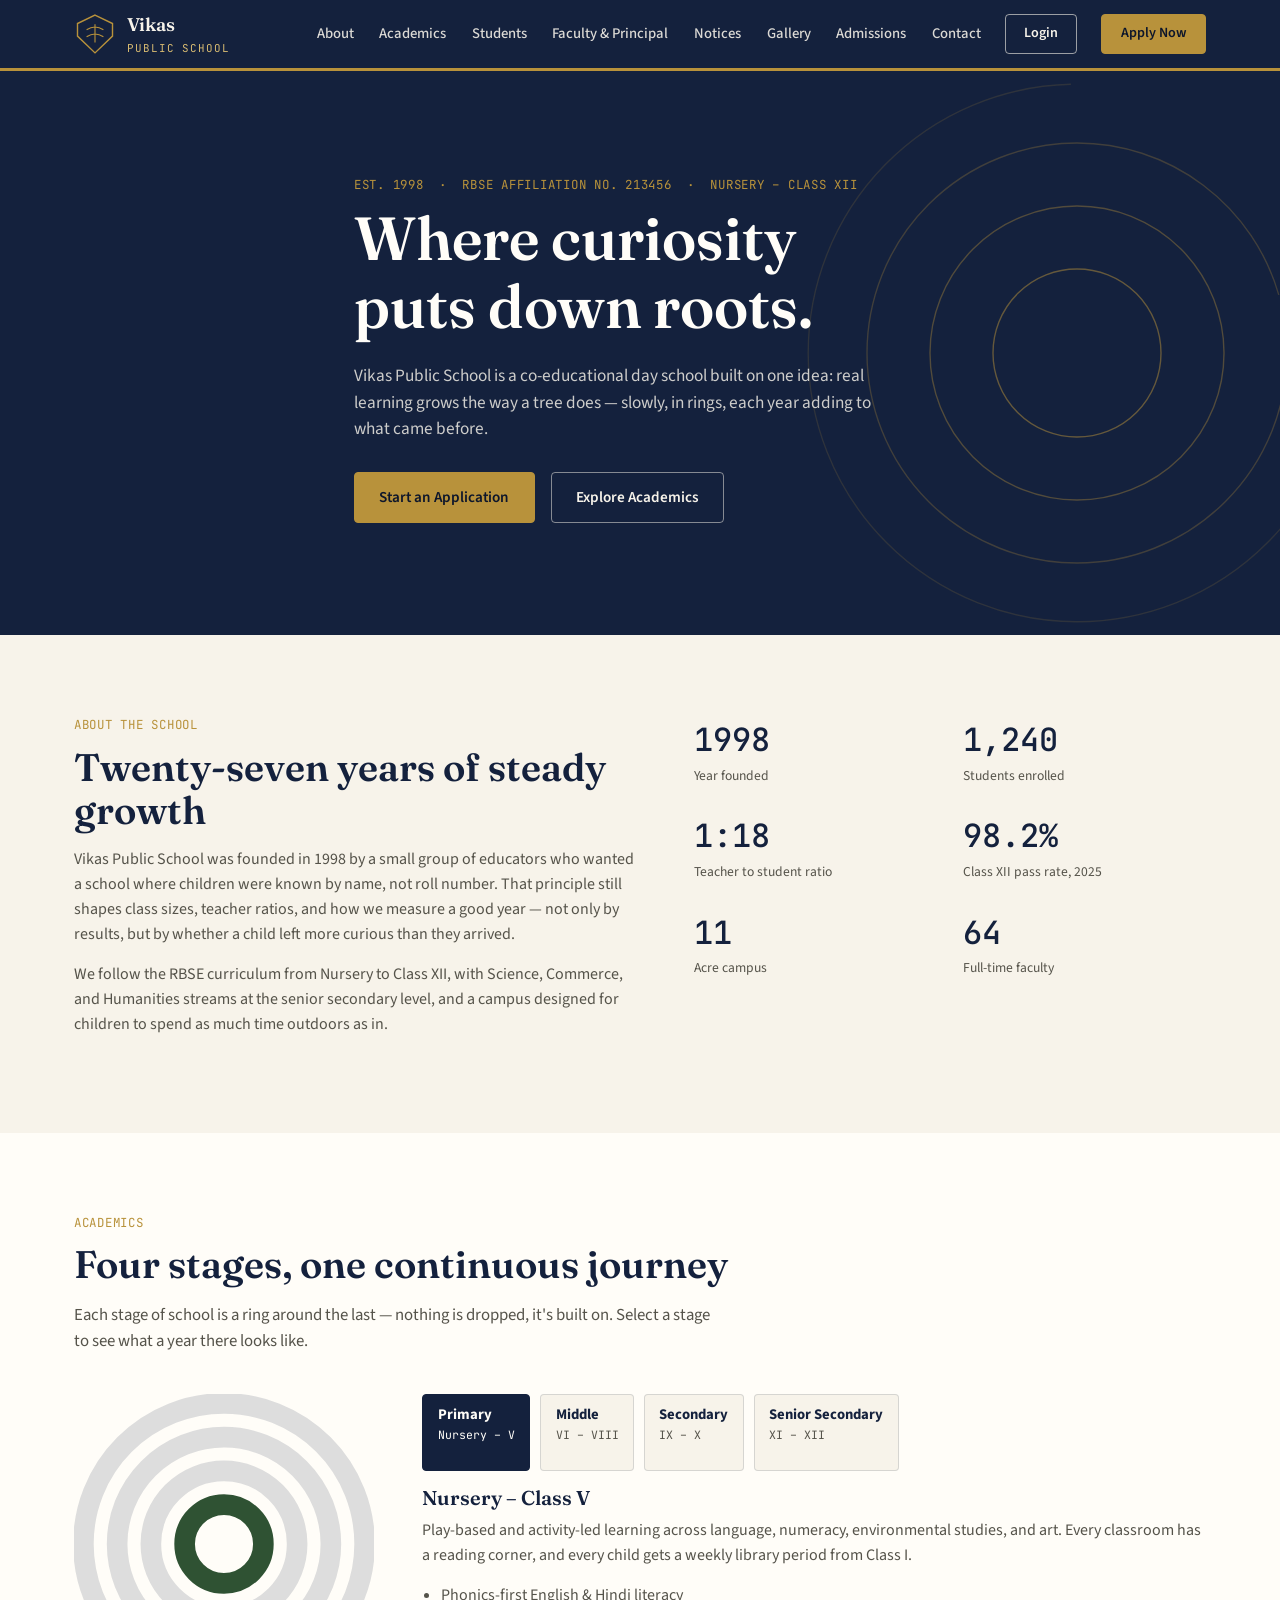
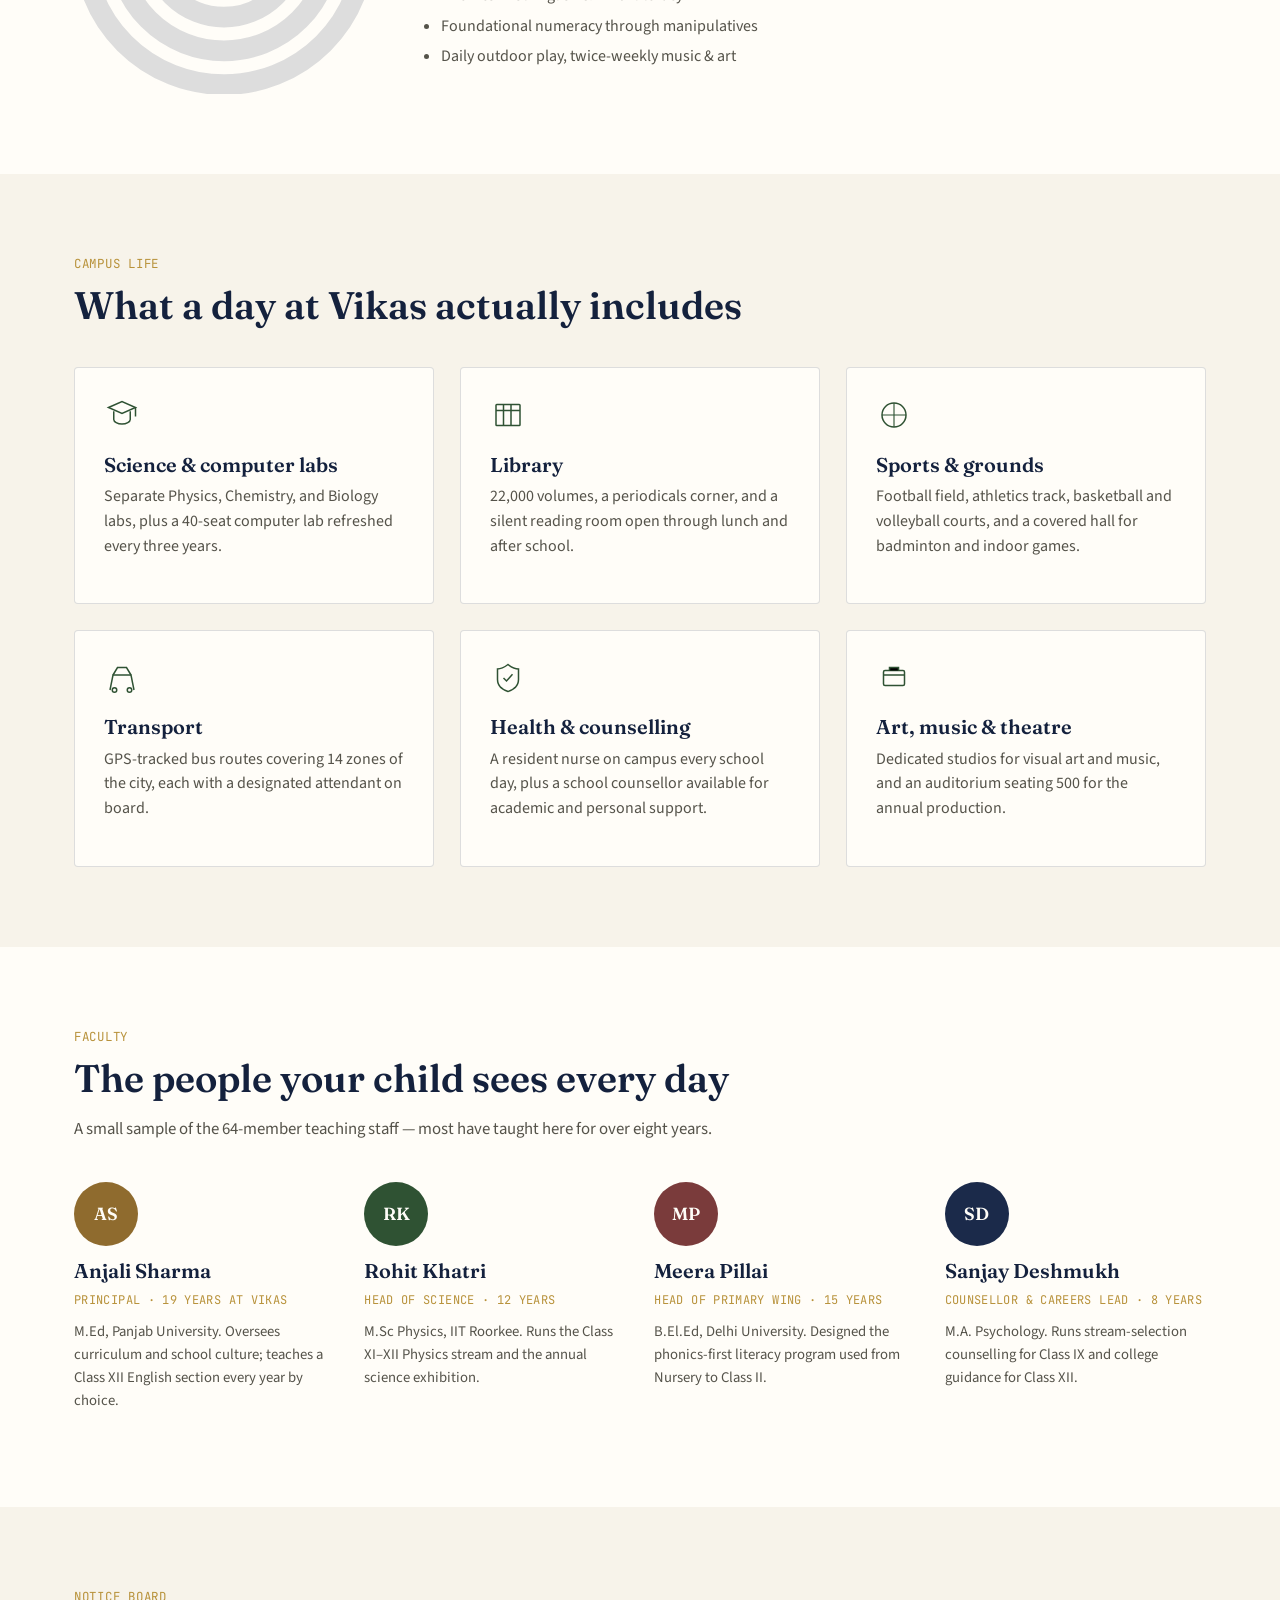
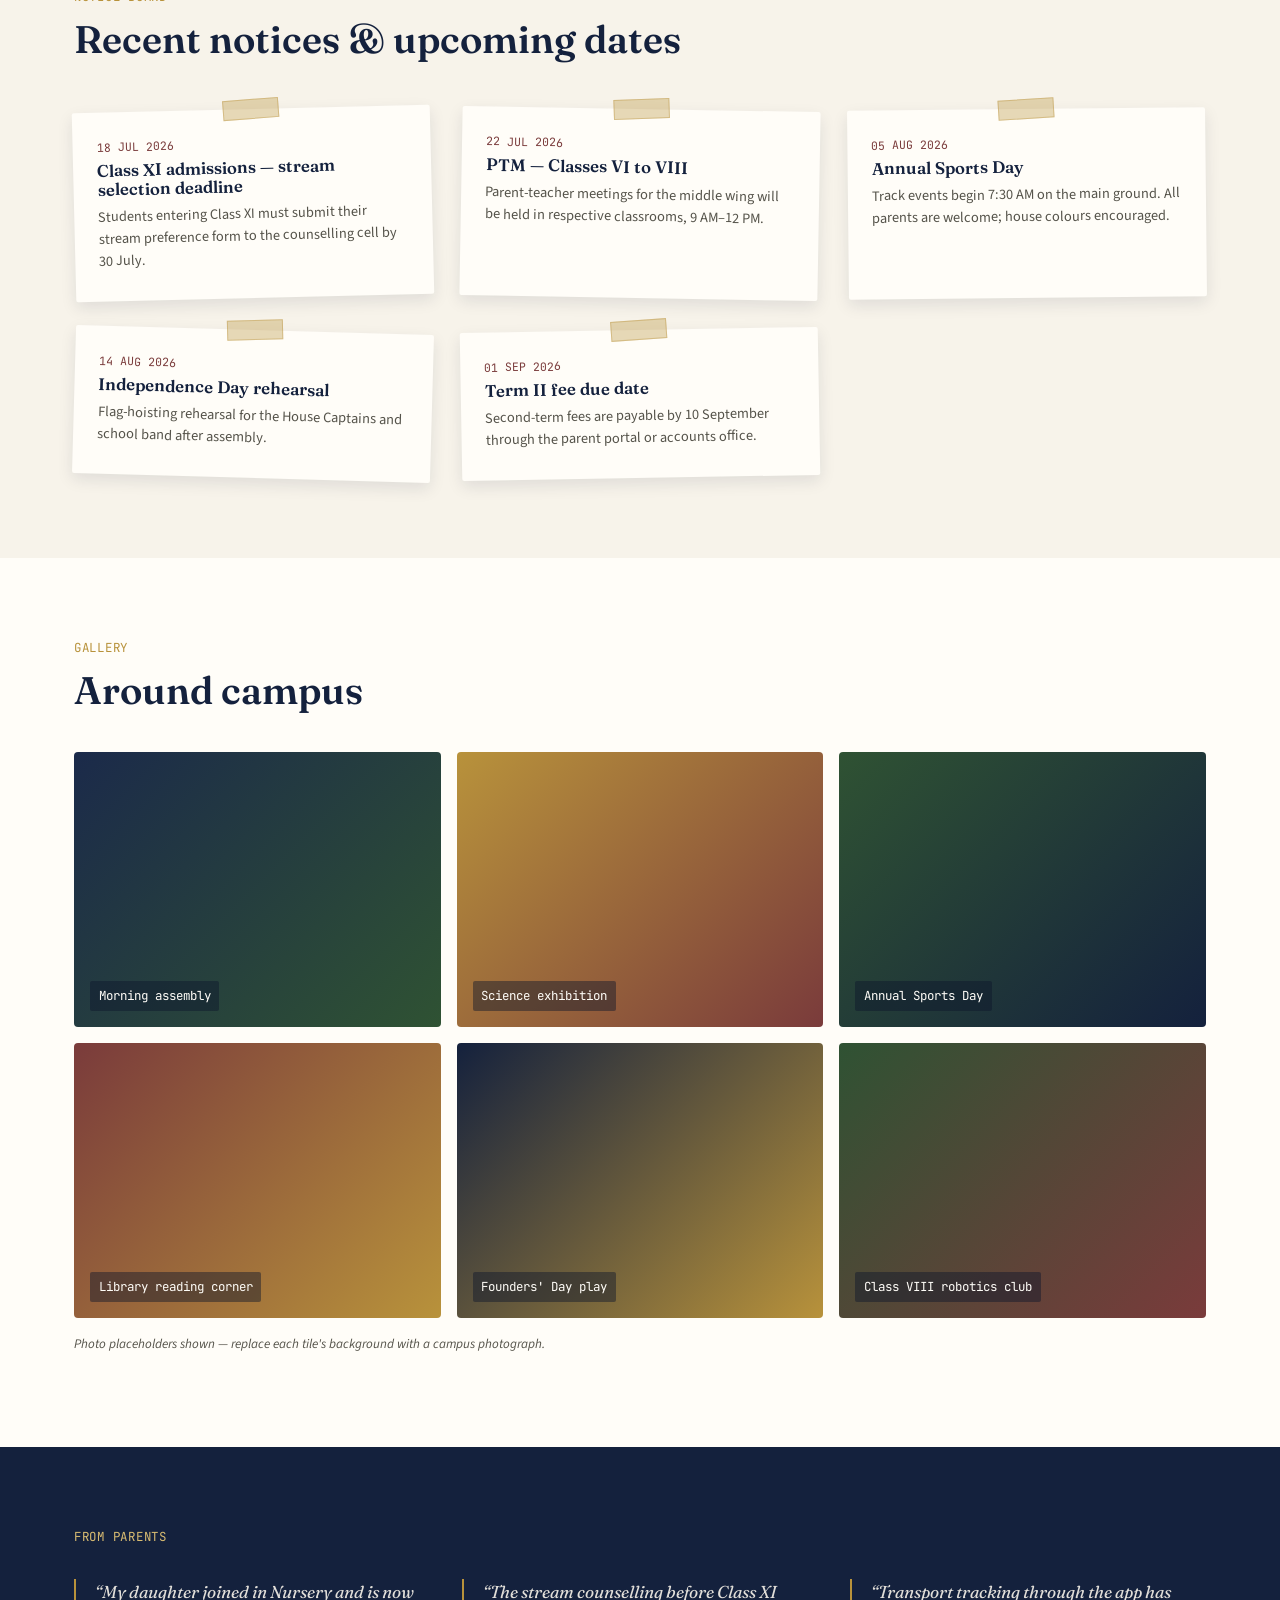
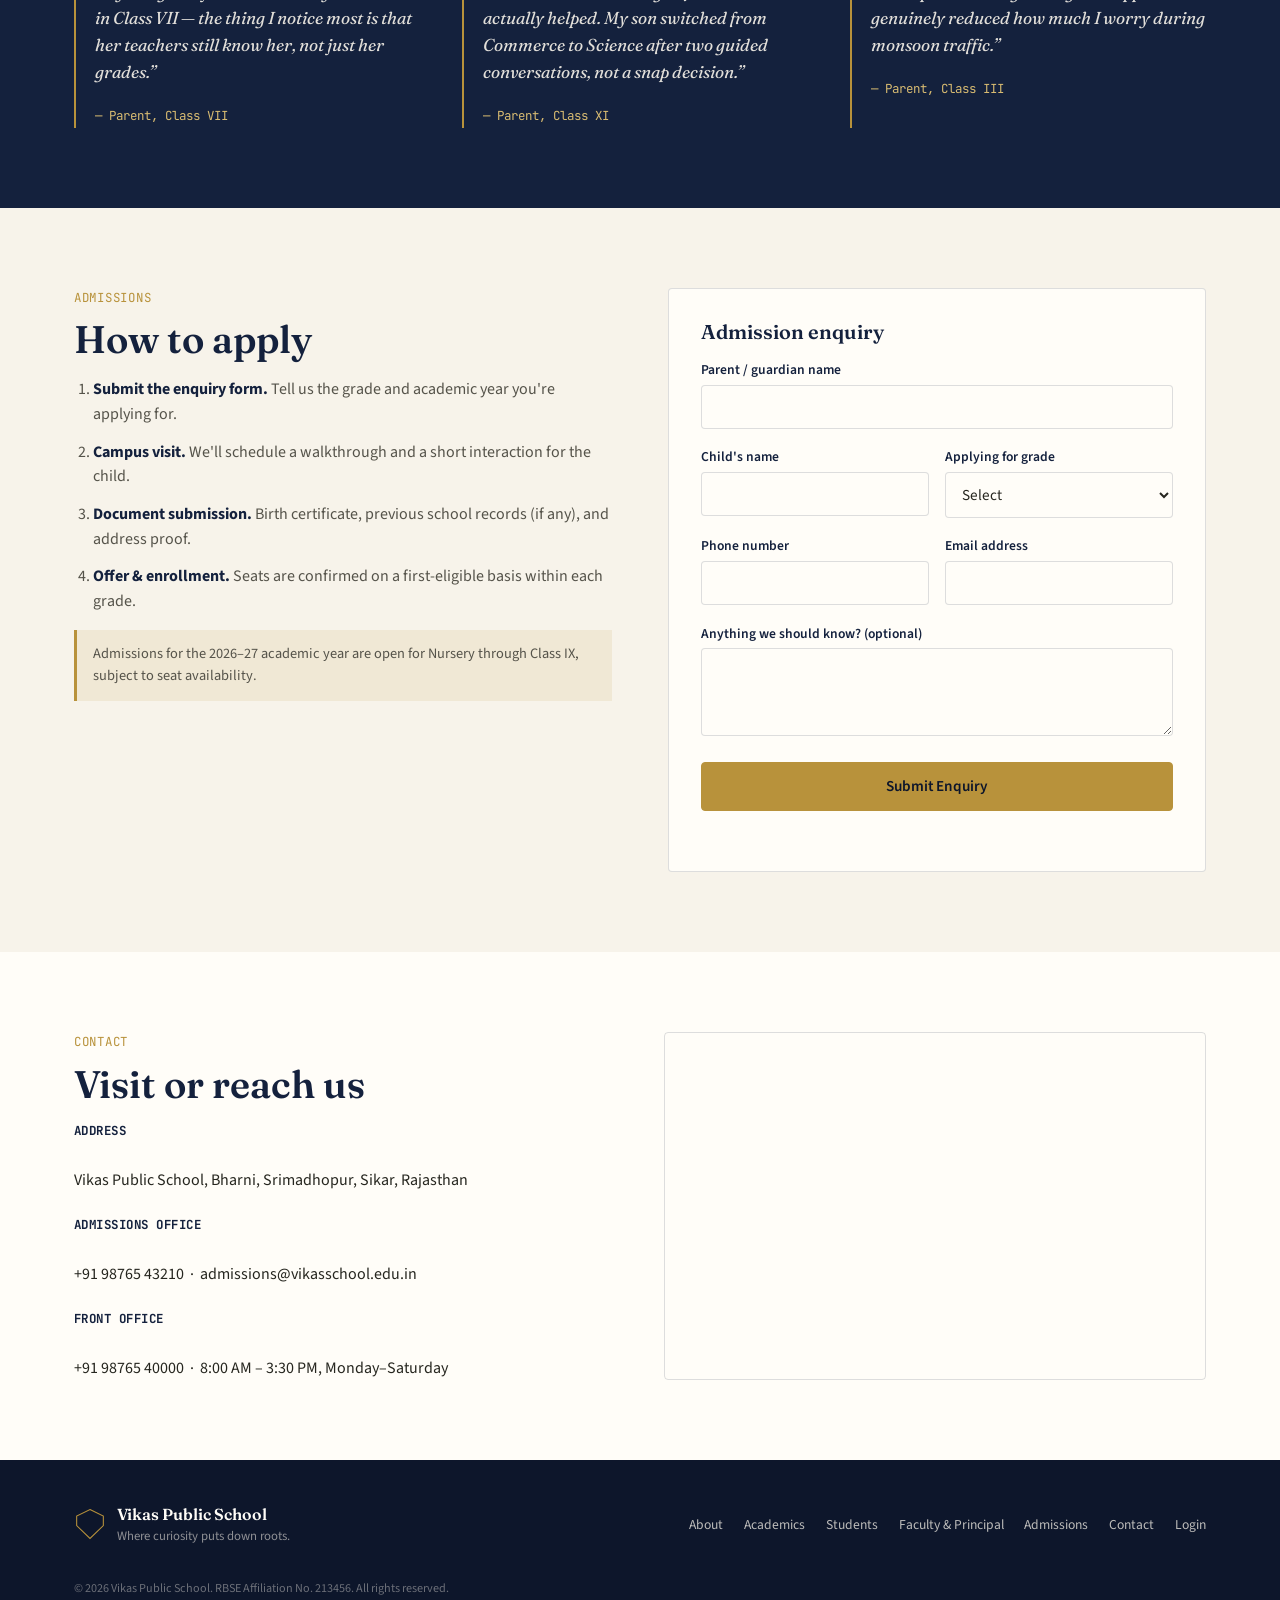
==== index.html @ 264e8629 "Update index.html" ====
<!DOCTYPE html>
<html lang="en">
<head>
<meta charset="UTF-8">
<meta name="viewport" content="width=device-width, initial-scale=1.0">
<title>Vikas Public School — Where curiosity puts down roots</title>
<meta name="description" content="Vikas Public School — RBSE-affiliated day school for Nursery through Class XII. Admissions, academics, faculty, and campus life.">
<link rel="preconnect" href="https://fonts.googleapis.com">
<link rel="preconnect" href="https://fonts.gstatic.com" crossorigin>
<link href="https://fonts.googleapis.com/css2?family=Fraunces:opsz,wght@9..144,400;9..144,500;9..144,600;9..144,700&family=Source+Sans+3:wght@400;500;600;700&family=JetBrains+Mono:wght@400;500&display=swap" rel="stylesheet">
<link rel="stylesheet" href="style.css">
</head>
<body>

<!-- Skip link for keyboard users -->
<a class="skip-link" href="#main">Skip to main content</a>

<!-- ============ HEADER / NAV ============ -->
<header class="site-header" id="top">
  <div class="header-inner">
    <a class="brand" href="#top">
      <span class="crest" aria-hidden="true">
        <svg viewBox="0 0 60 60" width="42" height="42">
          <polygon points="30,3 55,15 55,33 30,57 5,33 5,15" fill="none" stroke="currentColor" stroke-width="2"/>
          <path d="M30 16 L30 42 M18 24 Q30 16 42 24 M18 34 Q30 26 42 34" fill="none" stroke="currentColor" stroke-width="1.6"/>
        </svg>
      </span>
      <span class="brand-text">
        <span class="brand-name">Vikas</span>
        <span class="brand-sub">Public School</span>
      </span>
    </a>

    <nav class="main-nav" aria-label="Primary">
      <ul>
        <li><a href="#about">About</a></li>
        <li><a href="#academics">Academics</a></li>
        <li><a href="students.html">Students</a></li>
        <li><a href="faculty.html">Faculty &amp; Principal</a></li>
        <li><a href="#notices">Notices</a></li>
        <li><a href="#gallery">Gallery</a></li>
        <li><a href="#admissions">Admissions</a></li>
        <li><a href="#contact">Contact</a></li>
      </ul>
    </nav>

    <a class="btn btn-ghost nav-cta" href="login.html">Login</a>
    <a class="btn btn-gold nav-cta" href="#admissions">Apply Now</a>

    <button class="nav-toggle" id="navToggle" aria-expanded="false" aria-controls="mobileNav" aria-label="Open menu">
      <span></span><span></span><span></span>
    </button>
  </div>

  <div class="mobile-nav" id="mobileNav">
    <ul>
      <li><a href="#about">About</a></li>
      <li><a href="#academics">Academics</a></li>
      <li><a href="students.html">Students</a></li>
      <li><a href="faculty.html">Faculty &amp; Principal</a></li>
      <li><a href="#notices">Notices</a></li>
      <li><a href="#gallery">Gallery</a></li>
      <li><a href="#admissions">Admissions</a></li>
      <li><a href="#contact">Contact</a></li>
      <li><a href="login.html">Student / Parent / Teacher Login</a></li>
    </ul>
  </div>
</header>

<main id="main">

  <!-- ============ HERO ============ -->
  <section class="hero">
    <div class="hero-inner">
      <p class="eyebrow">Est. 1998 &nbsp;·&nbsp; RBSE Affiliation No. 213456 &nbsp;·&nbsp; Nursery – Class XII</p>
      <h1>Where curiosity<br>puts down roots.</h1>
      <p class="hero-lede">Vikas Public School is a co-educational day school built on one idea: real learning grows the way a tree does — slowly, in rings, each year adding to what came before.</p>
      <div class="hero-actions">
        <a class="btn btn-gold" href="#admissions">Start an Application</a>
        <a class="btn btn-ghost" href="#academics">Explore Academics</a>
      </div>
    </div>
    <div class="hero-rings" aria-hidden="true">
      <svg viewBox="0 0 400 400" id="ringSvg">
        <circle class="ring ring-1" cx="200" cy="200" r="60"/>
        <circle class="ring ring-2" cx="200" cy="200" r="105"/>
        <circle class="ring ring-3" cx="200" cy="200" r="150"/>
        <circle class="ring ring-4" cx="200" cy="200" r="192"/>
      </svg>
    </div>
  </section>

  <!-- ============ ABOUT / STATS ============ -->
  <section class="section about" id="about">
    <div class="section-inner about-grid">
      <div class="about-copy">
        <p class="eyebrow">About the school</p>
        <h2>Twenty-seven years of steady growth</h2>
        <p>Vikas Public School was founded in 1998 by a small group of educators who wanted a school where children were known by name, not roll number. That principle still shapes class sizes, teacher ratios, and how we measure a good year — not only by results, but by whether a child left more curious than they arrived.</p>
        <p>We follow the RBSE curriculum from Nursery to Class XII, with Science, Commerce, and Humanities streams at the senior secondary level, and a campus designed for children to spend as much time outdoors as in.</p>
      </div>
      <dl class="stat-grid">
        <div class="stat"><dt>1998</dt><dd>Year founded</dd></div>
        <div class="stat"><dt>1,240</dt><dd>Students enrolled</dd></div>
        <div class="stat"><dt>1:18</dt><dd>Teacher to student ratio</dd></div>
        <div class="stat"><dt>98.2%</dt><dd>Class XII pass rate, 2025</dd></div>
        <div class="stat"><dt>11</dt><dd>Acre campus</dd></div>
        <div class="stat"><dt>64</dt><dd>Full-time faculty</dd></div>
      </dl>
    </div>
  </section>

  <!-- ============ ACADEMICS — growth ring stages ============ -->
  <section class="section academics" id="academics">
    <div class="section-inner">
      <p class="eyebrow">Academics</p>
      <h2>Four stages, one continuous journey</h2>
      <p class="section-lede">Each stage of school is a ring around the last — nothing is dropped, it's built on. Select a stage to see what a year there looks like.</p>

      <div class="stage-panel">
        <div class="stage-rings" aria-hidden="true">
          <svg viewBox="0 0 320 320">
            <circle class="stage-ring" data-stage="primary" cx="160" cy="160" r="42"/>
            <circle class="stage-ring" data-stage="middle" cx="160" cy="160" r="78"/>
            <circle class="stage-ring" data-stage="secondary" cx="160" cy="160" r="114"/>
            <circle class="stage-ring" data-stage="senior" cx="160" cy="160" r="150"/>
          </svg>
        </div>

        <div class="stage-tabs" role="tablist" aria-label="School stages">
          <button class="stage-tab is-active" role="tab" aria-selected="true" data-stage="primary">
            <span class="stage-tab-label">Primary</span><span class="stage-tab-grades">Nursery – V</span>
          </button>
          <button class="stage-tab" role="tab" aria-selected="false" data-stage="middle">
            <span class="stage-tab-label">Middle</span><span class="stage-tab-grades">VI – VIII</span>
          </button>
          <button class="stage-tab" role="tab" aria-selected="false" data-stage="secondary">
            <span class="stage-tab-label">Secondary</span><span class="stage-tab-grades">IX – X</span>
          </button>
          <button class="stage-tab" role="tab" aria-selected="false" data-stage="senior">
            <span class="stage-tab-label">Senior Secondary</span><span class="stage-tab-grades">XI – XII</span>
          </button>
        </div>

        <div class="stage-detail">
          <div class="stage-panel-content is-active" data-stage="primary">
            <h3>Nursery – Class V</h3>
            <p>Play-based and activity-led learning across language, numeracy, environmental studies, and art. Every classroom has a reading corner, and every child gets a weekly library period from Class I.</p>
            <ul><li>Phonics-first English &amp; Hindi literacy</li><li>Foundational numeracy through manipulatives</li><li>Daily outdoor play, twice-weekly music &amp; art</li></ul>
          </div>
          <div class="stage-panel-content" data-stage="middle">
            <h3>Class VI – VIII</h3>
            <p>Subjects separate out — Science splits into disciplines by Class VIII, and students choose a second co-curricular track (robotics, theatre, or debate) that continues through Class X.</p>
            <ul><li>Introductory Physics, Chemistry, Biology</li><li>Sanskrit or French as a third language</li><li>Annual science exhibition &amp; inter-house quiz</li></ul>
          </div>
          <div class="stage-panel-content" data-stage="secondary">
            <h3>Class IX – X</h3>
            <p>Full RBSE Secondary curriculum with structured board-exam preparation from Class IX, plus mandatory career counselling sessions to prepare for stream selection.</p>
            <ul><li>RBSE board pattern assessments each term</li><li>Career &amp; stream counselling from Class IX</li><li>Vocational elective: IT or Financial Literacy</li></ul>
          </div>
          <div class="stage-panel-content" data-stage="senior">
            <h3>Class XI – XII</h3>
            <p>Science (Medical &amp; Non-Medical), Commerce, and Humanities streams, taught by subject specialists with dedicated labs, and a study hall reserved for board-exam years.</p>
            <ul><li>Science, Commerce &amp; Humanities streams</li><li>Weekly mentor-led doubt clinics</li><li>College &amp; competitive-exam guidance cell</li></ul>
          </div>
        </div>
      </div>
    </div>
  </section>

  <!-- ============ CAMPUS LIFE / FACILITIES ============ -->
  <section class="section campus" id="campus">
    <div class="section-inner">
      <p class="eyebrow">Campus life</p>
      <h2>What a day at Vikas actually includes</h2>
      <div class="facility-grid">
        <article class="facility-card">
          <svg class="facility-icon" viewBox="0 0 48 48" aria-hidden="true"><path d="M6 14L24 6l18 8-18 8L6 14Z" fill="none" stroke="currentColor" stroke-width="2"/><path d="M13 19v11c0 3 5 6 11 6s11-3 11-6V19" fill="none" stroke="currentColor" stroke-width="2"/><path d="M42 14v12" fill="none" stroke="currentColor" stroke-width="2"/></svg>
          <h3>Science &amp; computer labs</h3>
          <p>Separate Physics, Chemistry, and Biology labs, plus a 40-seat computer lab refreshed every three years.</p>
        </article>
        <article class="facility-card">
          <svg class="facility-icon" viewBox="0 0 48 48" aria-hidden="true"><rect x="8" y="10" width="32" height="28" rx="1" fill="none" stroke="currentColor" stroke-width="2"/><path d="M8 18h32M18 10v28M28 10v28" stroke="currentColor" stroke-width="2"/></svg>
          <h3>Library</h3>
          <p>22,000 volumes, a periodicals corner, and a silent reading room open through lunch and after school.</p>
        </article>
        <article class="facility-card">
          <svg class="facility-icon" viewBox="0 0 48 48" aria-hidden="true"><circle cx="24" cy="24" r="16" fill="none" stroke="currentColor" stroke-width="2"/><path d="M24 8v32M8 24h32" stroke="currentColor" stroke-width="1.5"/></svg>
          <h3>Sports &amp; grounds</h3>
          <p>Football field, athletics track, basketball and volleyball courts, and a covered hall for badminton and indoor games.</p>
        </article>
        <article class="facility-card">
          <svg class="facility-icon" viewBox="0 0 48 48" aria-hidden="true"><path d="M8 40l4-20h24l4 20" fill="none" stroke="currentColor" stroke-width="2"/><circle cx="14" cy="40" r="3" fill="none" stroke="currentColor" stroke-width="2"/><circle cx="34" cy="40" r="3" fill="none" stroke="currentColor" stroke-width="2"/><path d="M12 20l6-10h12l6 10" fill="none" stroke="currentColor" stroke-width="2"/></svg>
          <h3>Transport</h3>
          <p>GPS-tracked bus routes covering 14 zones of the city, each with a designated attendant on board.</p>
        </article>
        <article class="facility-card">
          <svg class="facility-icon" viewBox="0 0 48 48" aria-hidden="true"><path d="M24 6c-8 6-14 6-14 6v14c0 10 8 14 14 16 6-2 14-6 14-16V12s-6 0-14-6Z" fill="none" stroke="currentColor" stroke-width="2"/><path d="M18 24l4 4 8-9" fill="none" stroke="currentColor" stroke-width="2"/></svg>
          <h3>Health &amp; counselling</h3>
          <p>A resident nurse on campus every school day, plus a school counsellor available for academic and personal support.</p>
        </article>
        <article class="facility-card">
          <svg class="facility-icon" viewBox="0 0 48 48" aria-hidden="true"><rect x="10" y="14" width="28" height="20" rx="2" fill="none" stroke="currentColor" stroke-width="2"/><path d="M10 20h28M18 14v-4h12v4" stroke="currentColor" stroke-width="2"/></svg>
          <h3>Art, music &amp; theatre</h3>
          <p>Dedicated studios for visual art and music, and an auditorium seating 500 for the annual production.</p>
        </article>
      </div>
    </div>
  </section>

  <!-- ============ FACULTY ============ -->
  <section class="section faculty" id="faculty">
    <div class="section-inner">
      <p class="eyebrow">Faculty</p>
      <h2>The people your child sees every day</h2>
      <p class="section-lede">A small sample of the 64-member teaching staff — most have taught here for over eight years.</p>
      <div class="faculty-grid">
        <article class="faculty-card">
          <div class="faculty-photo" style="--tint:#8f6b2e;">AS</div>
          <h3>Anjali Sharma</h3>
          <p class="faculty-role">Principal · 19 years at Vikas</p>
          <p class="faculty-bio">M.Ed, Panjab University. Oversees curriculum and school culture; teaches a Class XII English section every year by choice.</p>
        </article>
        <article class="faculty-card">
          <div class="faculty-photo" style="--tint:#2f5233;">RK</div>
          <h3>Rohit Khatri</h3>
          <p class="faculty-role">Head of Science · 12 years</p>
          <p class="faculty-bio">M.Sc Physics, IIT Roorkee. Runs the Class XI–XII Physics stream and the annual science exhibition.</p>
        </article>
        <article class="faculty-card">
          <div class="faculty-photo" style="--tint:#7a3b3b;">MP</div>
          <h3>Meera Pillai</h3>
          <p class="faculty-role">Head of Primary Wing · 15 years</p>
          <p class="faculty-bio">B.El.Ed, Delhi University. Designed the phonics-first literacy program used from Nursery to Class II.</p>
        </article>
        <article class="faculty-card">
          <div class="faculty-photo" style="--tint:#1b2a4a;">SD</div>
          <h3>Sanjay Deshmukh</h3>
          <p class="faculty-role">Counsellor &amp; Careers Lead · 8 years</p>
          <p class="faculty-bio">M.A. Psychology. Runs stream-selection counselling for Class IX and college guidance for Class XII.</p>
        </article>
      </div>
    </div>
  </section>

  <!-- ============ NOTICE BOARD (Events/News) ============ -->
  <section class="section notices" id="notices">
    <div class="section-inner">
      <p class="eyebrow">Notice board</p>
      <h2>Recent notices &amp; upcoming dates</h2>
      <div class="board">
        <div class="note note-1">
          <span class="tape"></span>
          <p class="note-date">18 Jul 2026</p>
          <h3>Class XI admissions — stream selection deadline</h3>
          <p>Students entering Class XI must submit their stream preference form to the counselling cell by 30 July.</p>
        </div>
        <div class="note note-2">
          <span class="tape"></span>
          <p class="note-date">22 Jul 2026</p>
          <h3>PTM — Classes VI to VIII</h3>
          <p>Parent-teacher meetings for the middle wing will be held in respective classrooms, 9 AM–12 PM.</p>
        </div>
        <div class="note note-3">
          <span class="tape"></span>
          <p class="note-date">05 Aug 2026</p>
          <h3>Annual Sports Day</h3>
          <p>Track events begin 7:30 AM on the main ground. All parents are welcome; house colours encouraged.</p>
        </div>
        <div class="note note-4">
          <span class="tape"></span>
          <p class="note-date">14 Aug 2026</p>
          <h3>Independence Day rehearsal</h3>
          <p>Flag-hoisting rehearsal for the House Captains and school band after assembly.</p>
        </div>
        <div class="note note-5">
          <span class="tape"></span>
          <p class="note-date">01 Sep 2026</p>
          <h3>Term II fee due date</h3>
          <p>Second-term fees are payable by 10 September through the parent portal or accounts office.</p>
        </div>
      </div>
    </div>
  </section>

  <!-- ============ GALLERY ============ -->
  <section class="section gallery" id="gallery">
    <div class="section-inner">
      <p class="eyebrow">Gallery</p>
      <h2>Around campus</h2>
      <div class="gallery-grid">
        <figure class="gallery-tile" style="--from:#1b2a4a; --to:#2f5233;"><figcaption>Morning assembly</figcaption></figure>
        <figure class="gallery-tile" style="--from:#b8923b; --to:#7a3b3b;"><figcaption>Science exhibition</figcaption></figure>
        <figure class="gallery-tile" style="--from:#2f5233; --to:#14213d;"><figcaption>Annual Sports Day</figcaption></figure>
        <figure class="gallery-tile" style="--from:#7a3b3b; --to:#b8923b;"><figcaption>Library reading corner</figcaption></figure>
        <figure class="gallery-tile" style="--from:#14213d; --to:#b8923b;"><figcaption>Founders' Day play</figcaption></figure>
        <figure class="gallery-tile" style="--from:#2f5233; --to:#7a3b3b;"><figcaption>Class VIII robotics club</figcaption></figure>
      </div>
      <p class="gallery-note">Photo placeholders shown — replace each tile's background with a campus photograph.</p>
    </div>
  </section>

  <!-- ============ TESTIMONIALS ============ -->
  <section class="section testimonials">
    <div class="section-inner">
      <p class="eyebrow">From parents</p>
      <div class="testi-grid">
        <blockquote class="testi">
          <p>“My daughter joined in Nursery and is now in Class VII — the thing I notice most is that her teachers still know her, not just her grades.”</p>
          <cite>— Parent, Class VII</cite>
        </blockquote>
        <blockquote class="testi">
          <p>“The stream counselling before Class XI actually helped. My son switched from Commerce to Science after two guided conversations, not a snap decision.”</p>
          <cite>— Parent, Class XI</cite>
        </blockquote>
        <blockquote class="testi">
          <p>“Transport tracking through the app has genuinely reduced how much I worry during monsoon traffic.”</p>
          <cite>— Parent, Class III</cite>
        </blockquote>
      </div>
    </div>
  </section>

  <!-- ============ ADMISSIONS ============ -->
  <section class="section admissions" id="admissions">
    <div class="section-inner admissions-grid">
      <div class="admissions-copy">
        <p class="eyebrow">Admissions</p>
        <h2>How to apply</h2>
        <ol class="steps">
          <li><strong>Submit the enquiry form.</strong> Tell us the grade and academic year you're applying for.</li>
          <li><strong>Campus visit.</strong> We'll schedule a walkthrough and a short interaction for the child.</li>
          <li><strong>Document submission.</strong> Birth certificate, previous school records (if any), and address proof.</li>
          <li><strong>Offer &amp; enrollment.</strong> Seats are confirmed on a first-eligible basis within each grade.</li>
        </ol>
        <p class="admissions-note">Admissions for the 2026–27 academic year are open for Nursery through Class IX, subject to seat availability.</p>
      </div>

      <!-- Replace YOUR_FORM_ID below with the ID Formspree gives you after creating a form at formspree.io -->
      <form class="admissions-form" id="admissionForm" action="https://formspree.io/f/xykrjnkp" method="POST" novalidate>
        <h3>Admission enquiry</h3>
        <input type="hidden" name="_subject" value="New Admission Enquiry — Vikas Public School">
        <div class="form-row">
          <label for="parentName">Parent / guardian name</label>
          <input type="text" id="parentName" name="parentName" required>
        </div>
        <div class="form-row form-row-split">
          <div>
            <label for="childName">Child's name</label>
            <input type="text" id="childName" name="childName" required>
          </div>
          <div>
            <label for="grade">Applying for grade</label>
            <select id="grade" name="grade" required>
              <option value="" disabled selected>Select</option>
              <option>Nursery</option><option>LKG</option><option>UKG</option>
              <option>Class I</option><option>Class II</option><option>Class III</option>
              <option>Class IV</option><option>Class V</option><option>Class VI</option>
              <option>Class VII</option><option>Class VIII</option><option>Class IX</option>
            </select>
          </div>
        </div>
        <div class="form-row form-row-split">
          <div>
            <label for="phone">Phone number</label>
            <input type="tel" id="phone" name="phone" required>
          </div>
          <div>
            <label for="email">Email address</label>
            <input type="email" id="email" name="email" required>
          </div>
        </div>
        <div class="form-row">
          <label for="message">Anything we should know? (optional)</label>
          <textarea id="message" name="message" rows="3"></textarea>
        </div>
        <button type="submit" class="btn btn-gold btn-block">Submit Enquiry</button>
        <p class="form-status" id="formStatus" role="status" aria-live="polite"></p>
      </form>
    </div>
  </section>

  <!-- ============ CONTACT ============ -->
  <section class="section contact" id="contact">
    <div class="section-inner contact-grid">
      <div>
        <p class="eyebrow">Contact</p>
        <h2>Visit or reach us</h2>
        <ul class="contact-list">
          <li><strong>Address</strong><br>Vikas Public School, Bharni, Srimadhopur, Sikar, Rajasthan</li>
          <li><strong>Admissions office</strong><br>+91 98765 43210 &nbsp;·&nbsp; admissions@vikasschool.edu.in</li>
          <li><strong>Front office</strong><br>+91 98765 40000 &nbsp;·&nbsp; 8:00 AM – 3:30 PM, Monday–Saturday</li>
        </ul>
      </div>
      <div class="map-placeholder">
        <iframe
          src="https://www.google.com/maps?q=Vikas+Public+School+Bharni+Srimadhopur+Sikar+Rajasthan&output=embed"
          width="100%" height="100%" style="border:0; min-height:260px;"
          allowfullscreen loading="lazy" referrerpolicy="no-referrer-when-downgrade"
          title="Map showing Vikas Public School, Bharni, Srimadhopur, Sikar">
        </iframe>
      </div>
    </div>
  </section>

</main>

<!-- ============ FOOTER ============ -->
<footer class="site-footer">
  <div class="footer-inner">
    <div class="footer-brand">
      <span class="crest" aria-hidden="true">
        <svg viewBox="0 0 60 60" width="32" height="32">
          <polygon points="30,3 55,15 55,33 30,57 5,33 5,15" fill="none" stroke="currentColor" stroke-width="2"/>
        </svg>
      </span>
      <div>
        <p class="brand-name">Vikas Public School</p>
        <p class="footer-tagline">Where curiosity puts down roots.</p>
      </div>
    </div>
    <nav class="footer-nav" aria-label="Footer">
      <a href="#about">About</a>
      <a href="#academics">Academics</a>
      <a href="students.html">Students</a>
      <a href="faculty.html">Faculty &amp; Principal</a>
      <a href="#admissions">Admissions</a>
      <a href="#contact">Contact</a>
      <a href="login.html">Login</a>
    </nav>
    <p class="footer-legal">© 2026 Vikas Public School. RBSE Affiliation No. 213456. All rights reserved.</p>
  </div>
</footer>

<script src="script.js"></script>
</body>
</html>
---- style.css ----
/* ===================================================================
   Vidyaranya Public School — design tokens
   Palette: Ink Navy / Antique Gold / Ivory Paper / Forest Green
   Type: Fraunces (display) + Source Sans 3 (body) + JetBrains Mono (utility)
   Signature: growth-ring motif (concentric rings = academic stages)
=================================================================== */

:root{
  --navy: #14213D;
  --navy-deep: #0D162B;
  --gold: #B8923B;
  --gold-light: #D9BC72;
  --ivory: #F7F3EA;
  --paper: #FFFDF8;
  --forest: #2F5233;
  --maroon: #7A3B3B;
  --ink: #26261F;
  --ink-soft: #55534A;
  --line: rgba(20,33,61,0.14);

  --font-display: "Fraunces", Georgia, serif;
  --font-body: "Source Sans 3", -apple-system, sans-serif;
  --font-mono: "JetBrains Mono", monospace;

  --container: 1180px;
  --radius: 4px;
}

*{ box-sizing: border-box; }
html{ scroll-behavior: smooth; }
@media (prefers-reduced-motion: reduce){
  html{ scroll-behavior: auto; }
  *{ animation-duration: 0.01ms !important; animation-iteration-count: 1 !important; transition-duration: 0.01ms !important; }
}

body{
  margin:0;
  font-family: var(--font-body);
  color: var(--ink);
  background: var(--paper);
  line-height: 1.55;
}

h1,h2,h3{
  font-family: var(--font-display);
  color: var(--navy);
  margin: 0 0 0.4em;
  font-weight: 600;
  line-height: 1.12;
}
h2{ font-size: clamp(1.9rem, 3vw, 2.6rem); }
h3{ font-size: 1.25rem; }
p{ margin: 0 0 1em; color: var(--ink-soft); }
a{ color: inherit; }
img{ max-width:100%; display:block; }

.skip-link{
  position:absolute; left:-999px; top:0; background:var(--navy); color:var(--paper);
  padding:10px 16px; z-index:200; font-family:var(--font-body);
}
.skip-link:focus{ left:12px; top:12px; }

:focus-visible{ outline: 3px solid var(--gold); outline-offset: 2px; }

.section-inner{
  max-width: var(--container);
  margin: 0 auto;
  padding: 5rem 1.5rem;
}
.section{ position: relative; }

.eyebrow{
  font-family: var(--font-mono);
  font-size: 0.78rem;
  letter-spacing: 0.06em;
  text-transform: uppercase;
  color: var(--gold);
  margin: 0 0 0.9em;
}
.section-lede{ max-width: 640px; font-size: 1.05rem; }

.btn{
  display:inline-block;
  font-family: var(--font-body);
  font-weight: 600;
  font-size: 0.95rem;
  padding: 0.85em 1.6em;
  border-radius: var(--radius);
  text-decoration:none;
  border: 1.5px solid transparent;
  cursor: pointer;
  transition: transform 0.15s ease, background 0.2s ease, color 0.2s ease;
}
.btn:hover{ transform: translateY(-1px); }
.btn-gold{ background: var(--gold); color: var(--navy-deep); border-color: var(--gold); }
.btn-gold:hover{ background: var(--gold-light); }
.btn-ghost{ background: transparent; color: var(--navy); border-color: var(--navy); }
.btn-ghost:hover{ background: var(--navy); color: var(--paper); }
.btn-block{ display:block; width:100%; text-align:center; }

/* Ghost button sits on the navy header/hero — needs a light outline to be visible by default, not just on hover */
.site-header .btn-ghost{ color: var(--ivory); border-color: rgba(247,243,234,0.6); }
.site-header .btn-ghost:hover{ background: var(--ivory); color: var(--navy); }

/* ---------------- Header ---------------- */
.site-header{
  position: sticky; top:0; z-index:100;
  background: var(--navy);
  color: var(--ivory);
  border-bottom: 3px solid var(--gold);
}
.header-inner{
  max-width: var(--container);
  margin:0 auto;
  padding: 0.7rem 1.5rem;
  display:flex; align-items:center; gap:1.5rem;
}
.brand{ display:flex; align-items:center; gap:0.7rem; text-decoration:none; color:var(--ivory); margin-right:auto; }
.crest{ color: var(--gold); display:flex; }
.brand-name{ font-family: var(--font-display); font-weight:600; font-size:1.15rem; display:block; }
.brand-sub{ font-family: var(--font-mono); font-size:0.68rem; letter-spacing:0.08em; text-transform:uppercase; color: var(--gold-light); display:block; }

.main-nav ul{ display:flex; gap:1.6rem; list-style:none; margin:0; padding:0; }
.main-nav a{ text-decoration:none; font-size:0.92rem; font-weight:500; color: var(--ivory); opacity:0.88; position:relative; padding: 0.3em 0; }
.main-nav a:hover{ opacity:1; }
.main-nav a::after{
  content:""; position:absolute; left:0; bottom:-2px; height:2px; width:0;
  background: var(--gold); transition: width 0.2s ease;
}
.main-nav a:hover::after{ width:100%; }

.nav-cta{ padding: 0.55em 1.3em; font-size: 0.88rem; }
.nav-toggle{
  display:none; flex-direction:column; gap:5px; background:none; border:0; cursor:pointer; padding:6px;
}
.nav-toggle span{ width:22px; height:2px; background: var(--ivory); display:block; }

.mobile-nav{
  display:none; background: var(--navy-deep); overflow:hidden; max-height:0; transition: max-height 0.25s ease;
}
.mobile-nav.is-open{ max-height:400px; }
.mobile-nav ul{ list-style:none; margin:0; padding:0.5rem 1.5rem 1rem; display:flex; flex-direction:column; }
.mobile-nav a{ color: var(--ivory); text-decoration:none; padding:0.7em 0; border-bottom:1px solid rgba(255,255,255,0.08); font-size:0.95rem; }

@media (max-width: 880px){
  .main-nav{ display:none; }
  .nav-toggle{ display:flex; }
  .mobile-nav{ display:block; }
}
@media (max-width: 560px){
  .nav-cta{ padding: 0.5em 0.9em; font-size: 0.8rem; }
}
@media (max-width: 420px){
  .header-inner{ gap: 0.6rem; }
  .brand-sub{ display:none; }
}

/* ---------------- Hero ---------------- */
.hero{
  position: relative;
  background: var(--navy);
  color: var(--ivory);
  overflow: hidden;
}
.hero-inner{
  max-width: var(--container);
  margin: 0 auto;
  padding: 6.5rem 1.5rem 7rem;
  position: relative; z-index:2;
  max-width: 620px;
}
.hero h1{
  color: var(--paper);
  font-size: clamp(2.4rem, 5.2vw, 3.8rem);
  margin-bottom: 0.35em;
}
.hero-lede{ color: rgba(247,243,234,0.82); font-size: 1.08rem; max-width: 520px; }
.hero-actions{ display:flex; gap:1rem; flex-wrap:wrap; margin-top:1.8rem; }
.hero .btn-ghost{ color: var(--ivory); border-color: rgba(247,243,234,0.5); }
.hero .btn-ghost:hover{ background: var(--ivory); color: var(--navy); }

.hero-rings{
  position:absolute; right:-6%; top:50%; transform: translateY(-50%);
  width: min(46vw, 560px); height: min(46vw, 560px);
  opacity: 0.9; z-index:1;
}
.hero-rings svg{ width:100%; height:100%; }
.ring{ fill:none; stroke: var(--gold); stroke-opacity: 0.35; }
.ring-1{ stroke-opacity:0.55; }
.ring-2{ stroke-opacity:0.42; }
.ring-3{ stroke-opacity:0.3; }
.ring-4{ stroke-opacity:0.18; }
@media (min-width: 881px){
  .ring{ stroke-dasharray: 900; stroke-dashoffset: 900; animation: drawRing 1.6s ease forwards; }
  .ring-1{ animation-delay: 0.1s; }
  .ring-2{ animation-delay: 0.3s; }
  .ring-3{ animation-delay: 0.5s; }
  .ring-4{ animation-delay: 0.7s; }
}
@keyframes drawRing{ to{ stroke-dashoffset: 0; } }
@media (max-width: 880px){ .hero-rings{ display:none; } }

/* ---------------- About ---------------- */
.about{ background: var(--ivory); }
.about-grid{ display:grid; grid-template-columns: 1.1fr 1fr; gap: 3.5rem; align-items:start; }
.stat-grid{ display:grid; grid-template-columns: repeat(2,1fr); gap: 1.6rem 1.6rem; margin:0; }
.stat dt{ font-family: var(--font-mono); font-size: 2rem; color: var(--navy); font-weight:500; }
.stat dd{ margin:0; font-size: 0.85rem; color: var(--ink-soft); }
@media (max-width: 880px){ .about-grid{ grid-template-columns: 1fr; } }

/* ---------------- Academics — stage rings ---------------- */
.academics{ background: var(--paper); }
.stage-panel{
  display:grid;
  grid-template-columns: 300px 1fr;
  grid-template-areas: "rings tabs" "rings detail";
  gap: 1rem 3rem;
  margin-top: 2.5rem;
}
.stage-rings{ grid-area: rings; display:flex; align-items:flex-start; justify-content:center; }
.stage-rings svg{ width: 100%; max-width: 300px; }
.stage-ring{
  fill:none; stroke: var(--line); stroke-width: 22;
  transition: stroke 0.25s ease, stroke-opacity 0.25s ease;
}
.stage-ring[data-stage="primary"].is-active{ stroke: var(--forest); }
.stage-ring[data-stage="middle"].is-active{ stroke: var(--gold); }
.stage-ring[data-stage="secondary"].is-active{ stroke: var(--maroon); }
.stage-ring[data-stage="senior"].is-active{ stroke: var(--navy); }

.stage-tabs{ grid-area: tabs; display:flex; gap:0.6rem; flex-wrap:wrap; }
.stage-tab{
  font-family: var(--font-body); background: var(--ivory); border: 1px solid var(--line);
  border-radius: var(--radius); padding: 0.7em 1.1em; cursor:pointer; text-align:left;
  display:flex; flex-direction:column; gap:0.15em;
}
.stage-tab-label{ font-weight:700; color: var(--navy); font-size:0.92rem; }
.stage-tab-grades{ font-family: var(--font-mono); font-size:0.72rem; color: var(--ink-soft); }
.stage-tab.is-active{ background: var(--navy); border-color: var(--navy); }
.stage-tab.is-active .stage-tab-label,
.stage-tab.is-active .stage-tab-grades{ color: var(--paper); }

.stage-detail{ grid-area: detail; }
.stage-panel-content{ display:none; }
.stage-panel-content.is-active{ display:block; animation: fadeIn 0.3s ease; }
@keyframes fadeIn{ from{ opacity:0; transform: translateY(6px);} to{ opacity:1; transform:none;} }
.stage-panel-content ul{ margin:0; padding-left: 1.2em; color: var(--ink-soft); }
.stage-panel-content li{ margin-bottom:0.35em; }

@media (max-width: 780px){
  .stage-panel{ grid-template-columns: 1fr; grid-template-areas: "rings" "tabs" "detail"; }
  .stage-rings svg{ max-width: 220px; }
}

/* ---------------- Campus / facilities ---------------- */
.campus{ background: var(--ivory); }
.facility-grid{ display:grid; grid-template-columns: repeat(3, 1fr); gap: 1.6rem; margin-top:2.5rem; }
.facility-card{
  background: var(--paper); border: 1px solid var(--line); border-radius: var(--radius);
  padding: 1.8rem; transition: border-color 0.2s ease;
}
.facility-card:hover{ border-color: var(--gold); }
.facility-icon{ width:36px; height:36px; color: var(--forest); margin-bottom:0.8rem; }
@media (max-width: 880px){ .facility-grid{ grid-template-columns: 1fr 1fr; } }
@media (max-width: 560px){ .facility-grid{ grid-template-columns: 1fr; } }

/* ---------------- Faculty ---------------- */
.faculty{ background: var(--paper); }
.faculty-grid{ display:grid; grid-template-columns: repeat(4,1fr); gap: 1.8rem; margin-top:2.5rem; }
.faculty-photo{
  width:64px; height:64px; border-radius:50%; background: var(--tint, var(--navy));
  color: var(--paper); display:flex; align-items:center; justify-content:center;
  font-family: var(--font-display); font-weight:600; font-size:1.1rem; margin-bottom:0.9rem;
}
.faculty-role{ font-family: var(--font-mono); font-size:0.75rem; color: var(--gold); text-transform:uppercase; letter-spacing:0.03em; }
.faculty-bio{ font-size:0.92rem; }
@media (max-width: 880px){ .faculty-grid{ grid-template-columns: 1fr 1fr; } }
@media (max-width: 560px){ .faculty-grid{ grid-template-columns: 1fr; } }

/* ---------------- Notice board ---------------- */
.notices{ background: var(--ivory); }
.board{ display:grid; grid-template-columns: repeat(3, 1fr); gap: 2rem 1.8rem; margin-top: 3rem; }
.note{
  background: var(--paper);
  padding: 1.6rem 1.5rem 1.8rem;
  box-shadow: 0 6px 16px rgba(20,33,61,0.1);
  position: relative;
  border-radius: 2px;
}
.note-1{ transform: rotate(-1.4deg); }
.note-2{ transform: rotate(1deg); }
.note-3{ transform: rotate(-0.6deg); }
.note-4{ transform: rotate(1.6deg); }
.note-5{ transform: rotate(-1deg); }
.tape{
  position:absolute; top:-10px; left: 50%; transform: translateX(-50%) rotate(-3deg);
  width: 56px; height: 20px; background: rgba(184,146,59,0.35);
  border: 1px solid rgba(184,146,59,0.4);
}
.note-date{ font-family: var(--font-mono); font-size:0.72rem; color: var(--maroon); text-transform:uppercase; margin-bottom:0.5em; }
.note h3{ font-size: 1.05rem; margin-bottom:0.4em; }
.note p:last-child{ font-size:0.9rem; margin:0; }
@media (max-width: 880px){ .board{ grid-template-columns: 1fr 1fr; } }
@media (max-width: 560px){ .board{ grid-template-columns: 1fr; } .note{ transform:none !important; } }

/* ---------------- Gallery ---------------- */
.gallery{ background: var(--paper); }
.gallery-grid{ display:grid; grid-template-columns: repeat(3,1fr); gap: 1rem; margin-top:2.5rem; }
.gallery-tile{
  margin:0; aspect-ratio: 4/3; border-radius: var(--radius);
  background: linear-gradient(135deg, var(--from), var(--to));
  display:flex; align-items:flex-end; padding: 1rem; position:relative; overflow:hidden;
}
.gallery-tile figcaption{
  color: var(--paper); font-family: var(--font-mono); font-size:0.78rem;
  background: rgba(13,22,43,0.45); padding: 0.4em 0.7em; border-radius:2px;
}
.gallery-note{ font-size:0.82rem; color: var(--ink-soft); margin-top:1rem; font-style: italic; }
@media (max-width: 780px){ .gallery-grid{ grid-template-columns: 1fr 1fr; } }

/* ---------------- Testimonials ---------------- */
.testimonials{ background: var(--navy); color: var(--ivory); }
.testimonials .eyebrow{ color: var(--gold-light); }
.testi-grid{ display:grid; grid-template-columns: repeat(3,1fr); gap: 2rem; margin-top:2rem; }
.testi{ margin:0; border-left: 2px solid var(--gold); padding-left: 1.2rem; }
.testi p{ color: rgba(247,243,234,0.9); font-family: var(--font-display); font-size:1.08rem; font-style: italic; }
.testi cite{ font-family: var(--font-mono); font-size:0.78rem; color: var(--gold-light); font-style:normal; }
@media (max-width: 880px){ .testi-grid{ grid-template-columns: 1fr; } }

/* ---------------- Admissions ---------------- */
.admissions{ background: var(--ivory); }
.admissions-grid{ display:grid; grid-template-columns: 1fr 1fr; gap: 3.5rem; align-items:start; }
.steps{ padding-left: 1.2em; color: var(--ink-soft); }
.steps li{ margin-bottom: 0.8em; }
.steps strong{ color: var(--navy); }
.admissions-note{ font-size:0.9rem; padding: 0.9em 1.1em; background: rgba(184,146,59,0.12); border-left: 3px solid var(--gold); }

.admissions-form{
  background: var(--paper); border: 1px solid var(--line); border-radius: var(--radius);
  padding: 2rem;
}
.admissions-form h3{ margin-bottom: 1rem; }
.form-row{ margin-bottom: 1.1rem; }
.form-row-split{ display:grid; grid-template-columns: 1fr 1fr; gap: 1rem; }
label{ display:block; font-size:0.85rem; font-weight:600; color: var(--navy); margin-bottom:0.35em; }
input, select, textarea{
  width:100%; font-family: var(--font-body); font-size:0.95rem;
  padding: 0.65em 0.8em; border: 1px solid var(--line); border-radius: var(--radius);
  background: var(--paper); color: var(--ink);
}
input:focus, select:focus, textarea:focus{ border-color: var(--gold); }
.form-status{ font-size:0.88rem; margin: 0.8em 0 0; min-height: 1.2em; color: var(--forest); }
@media (max-width: 880px){ .admissions-grid{ grid-template-columns: 1fr; } .form-row-split{ grid-template-columns: 1fr; } }

/* ---------------- Contact ---------------- */
.contact{ background: var(--paper); }
.contact-grid{ display:grid; grid-template-columns: 1fr 1fr; gap: 3rem; align-items:stretch; }
.contact-list{ list-style:none; margin:0; padding:0; display:flex; flex-direction:column; gap:1.4rem; }
.contact-list strong{ color: var(--navy); display:block; margin-bottom:0.2em; font-family: var(--font-mono); font-size:0.78rem; text-transform:uppercase; letter-spacing:0.04em; }
.map-placeholder{ border: 1px solid var(--line); border-radius: var(--radius); min-height: 260px; overflow:hidden; }
@media (max-width: 780px){ .contact-grid{ grid-template-columns: 1fr; } }

/* ---------------- Footer ---------------- */
.site-footer{ background: var(--navy-deep); color: rgba(247,243,234,0.75); }
.footer-inner{
  max-width: var(--container); margin:0 auto; padding: 2.6rem 1.5rem;
  display:flex; flex-wrap:wrap; align-items:center; justify-content:space-between; gap:1.6rem;
}
.footer-brand{ display:flex; align-items:center; gap:0.7rem; }
.footer-brand .crest{ color: var(--gold); }
.footer-brand .brand-name{ color: var(--paper); font-family: var(--font-display); font-size:1rem; margin:0; }
.footer-tagline{ font-size:0.8rem; margin:0; color: rgba(247,243,234,0.55); }
.footer-nav{ display:flex; gap:1.3rem; }
.footer-nav a{ text-decoration:none; font-size:0.85rem; color: rgba(247,243,234,0.75); }
.footer-nav a:hover{ color: var(--gold-light); }
.footer-legal{ font-size:0.76rem; color: rgba(247,243,234,0.4); width:100%; margin: 0.5rem 0 0; }

/* ===================================================================
   Added for: Students directory / Faculty & Principal / Login pages
=================================================================== */

.hidden{ display:none !important; }

.page-hero{ background: var(--navy); color: var(--ivory); padding-bottom: 1rem; }
.page-hero h1{ color: var(--paper); font-size: clamp(2rem, 4vw, 2.8rem); }
.page-hero .eyebrow{ color: var(--gold-light); }
.page-hero .section-lede{ color: rgba(247,243,234,0.82); }

/* ---------------- Students directory ---------------- */
.students-directory{ background: var(--paper); }
.class-picker{ display:flex; flex-wrap:wrap; gap:0.5rem; margin: 2rem 0 2rem; }
.class-chip{
  font-family: var(--font-mono); font-size:0.8rem; background: var(--ivory);
  border: 1px solid var(--line); border-radius: 999px; padding: 0.5em 1.1em; cursor:pointer;
  color: var(--navy);
}
.class-chip.is-active{ background: var(--navy); border-color: var(--navy); color: var(--paper); }

.table-wrap{ border: 1px solid var(--line); border-radius: var(--radius); overflow:hidden; }
.student-table{ width:100%; border-collapse: collapse; background: var(--paper); }
.student-table th, .student-table td{ text-align:left; padding: 0.85em 1.1em; font-size:0.92rem; }
.student-table thead{ background: var(--navy); color: var(--paper); font-family: var(--font-mono); font-size:0.75rem; text-transform:uppercase; letter-spacing:0.04em; }
.student-table tbody tr:nth-child(even){ background: var(--ivory); }
.student-table tbody tr:hover{ background: rgba(184,146,59,0.14); }
.table-note{ font-size:0.85rem; margin-top:1.2rem; color: var(--ink-soft); }
.table-note a{ color: var(--forest); font-weight:600; text-decoration:underline; }

/* ---------------- Principal's note ---------------- */
.principal-note{ background: var(--ivory); }
.principal-grid{ display:grid; grid-template-columns: 140px 1fr; gap: 2.2rem; align-items:start; }
.principal-photo{
  width:120px; height:120px; border-radius:50%; background: var(--navy); color: var(--gold-light);
  display:flex; align-items:center; justify-content:center; font-family: var(--font-display);
  font-size:2rem; font-weight:600;
}
.principal-quote{
  margin: 0.8em 0; padding-left: 1.2rem; border-left: 3px solid var(--gold);
  font-family: var(--font-display); font-size:1.15rem; font-style: italic; color: var(--ink);
}
.principal-signoff{ font-family: var(--font-mono); font-size:0.82rem; color: var(--ink-soft); }
@media (max-width: 620px){ .principal-grid{ grid-template-columns: 1fr; } .principal-photo{ width:88px; height:88px; font-size:1.5rem; } }

/* ---------------- Login page ---------------- */
.login-section{ background: var(--paper); }
.login-inner{ max-width: 480px; }
.role-tabs{ display:flex; gap:0.5rem; margin-bottom:1.6rem; }
.role-tab{
  flex:1; font-family: var(--font-body); font-weight:600; font-size:0.9rem; padding:0.7em 0.5em;
  background: var(--ivory); border: 1px solid var(--line); border-radius: var(--radius); cursor:pointer; color: var(--navy);
}
.role-tab.is-active{ background: var(--navy); border-color: var(--navy); color: var(--paper); }

.login-form{ background: var(--ivory); border: 1px solid var(--line); border-radius: var(--radius); padding: 1.8rem; }

.demo-hint{ margin-top: 2rem; padding: 1.3rem 1.5rem; background: rgba(47,82,51,0.08); border-left: 3px solid var(--forest); border-radius: 2px; }
.demo-hint ul{ margin: 0.6em 0; padding-left: 1.1em; font-size:0.9rem; color: var(--ink-soft); }
.demo-hint li{ margin-bottom: 0.3em; }
.demo-warning{ font-size:0.82rem; color: var(--ink-soft); font-style: italic; margin: 0.6em 0 0; }

/* ---------------- Dashboards (student/parent + teacher) ---------------- */
.dashboard{ background: var(--ivory); }
.dashboard-header{ display:flex; align-items:flex-start; justify-content:space-between; gap:1rem; margin-bottom: 2rem; flex-wrap:wrap; }
.dashboard-grid{ display:grid; grid-template-columns: 1fr 1fr; gap: 1.8rem; align-items:start; }
.dashboard-card{ background: var(--paper); border: 1px solid var(--line); border-radius: var(--radius); padding: 1.8rem; }
.dashboard-card h3{ display:flex; align-items:center; gap:0.6em; flex-wrap:wrap; }

.lock-tag{
  font-family: var(--font-mono); font-size:0.66rem; text-transform:uppercase; letter-spacing:0.04em;
  background: rgba(122,59,59,0.12); color: var(--maroon); padding: 0.25em 0.6em; border-radius: 999px;
}
.lock-tag-edit{ background: rgba(47,82,51,0.12); color: var(--forest); }

.detail-list{ margin: 1rem 0; }
.detail-list > div{ display:flex; justify-content:space-between; padding: 0.55em 0; border-bottom: 1px dashed var(--line); font-size:0.92rem; }
.detail-list dt{ color: var(--ink-soft); }
.detail-list dd{ margin:0; font-weight:600; color: var(--navy); }
.dashboard-note{ font-size:0.82rem; color: var(--ink-soft); font-style: italic; margin-top:1rem; }

.teacher-student-list{ list-style:none; margin:0; padding:0; display:flex; flex-direction:column; gap:0.5rem; max-height: 420px; overflow-y:auto; }
.teacher-student-btn{
  width:100%; display:flex; justify-content:space-between; align-items:center; gap:0.6rem;
  background: var(--ivory); border: 1px solid var(--line); border-radius: var(--radius);
  padding: 0.6em 0.9em; font-family: var(--font-body); font-size:0.88rem; cursor:pointer; color: var(--ink); text-align:left;
}
.teacher-student-btn.is-active{ border-color: var(--gold); background: rgba(184,146,59,0.14); }
.teacher-student-meta{ font-family: var(--font-mono); font-size:0.72rem; color: var(--ink-soft); }

@media (max-width: 880px){ .dashboard-grid{ grid-template-columns: 1fr; } }
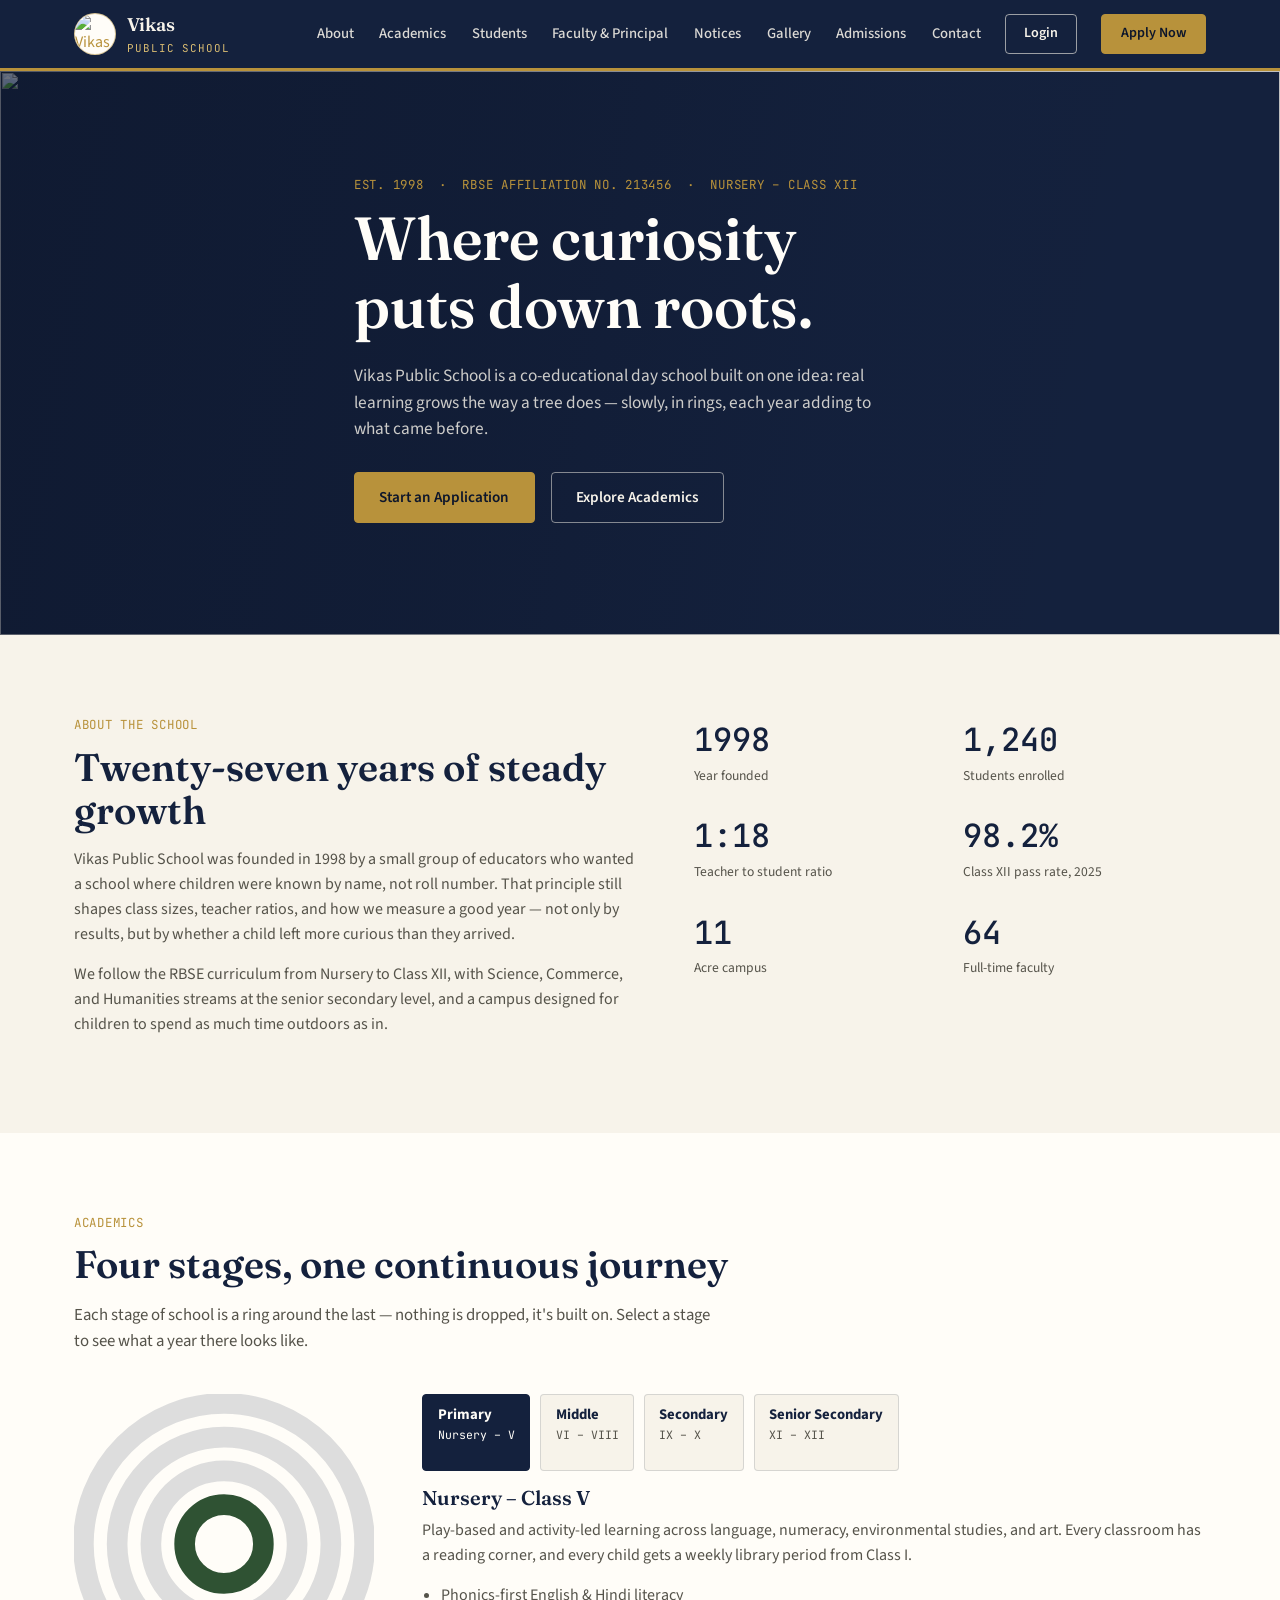
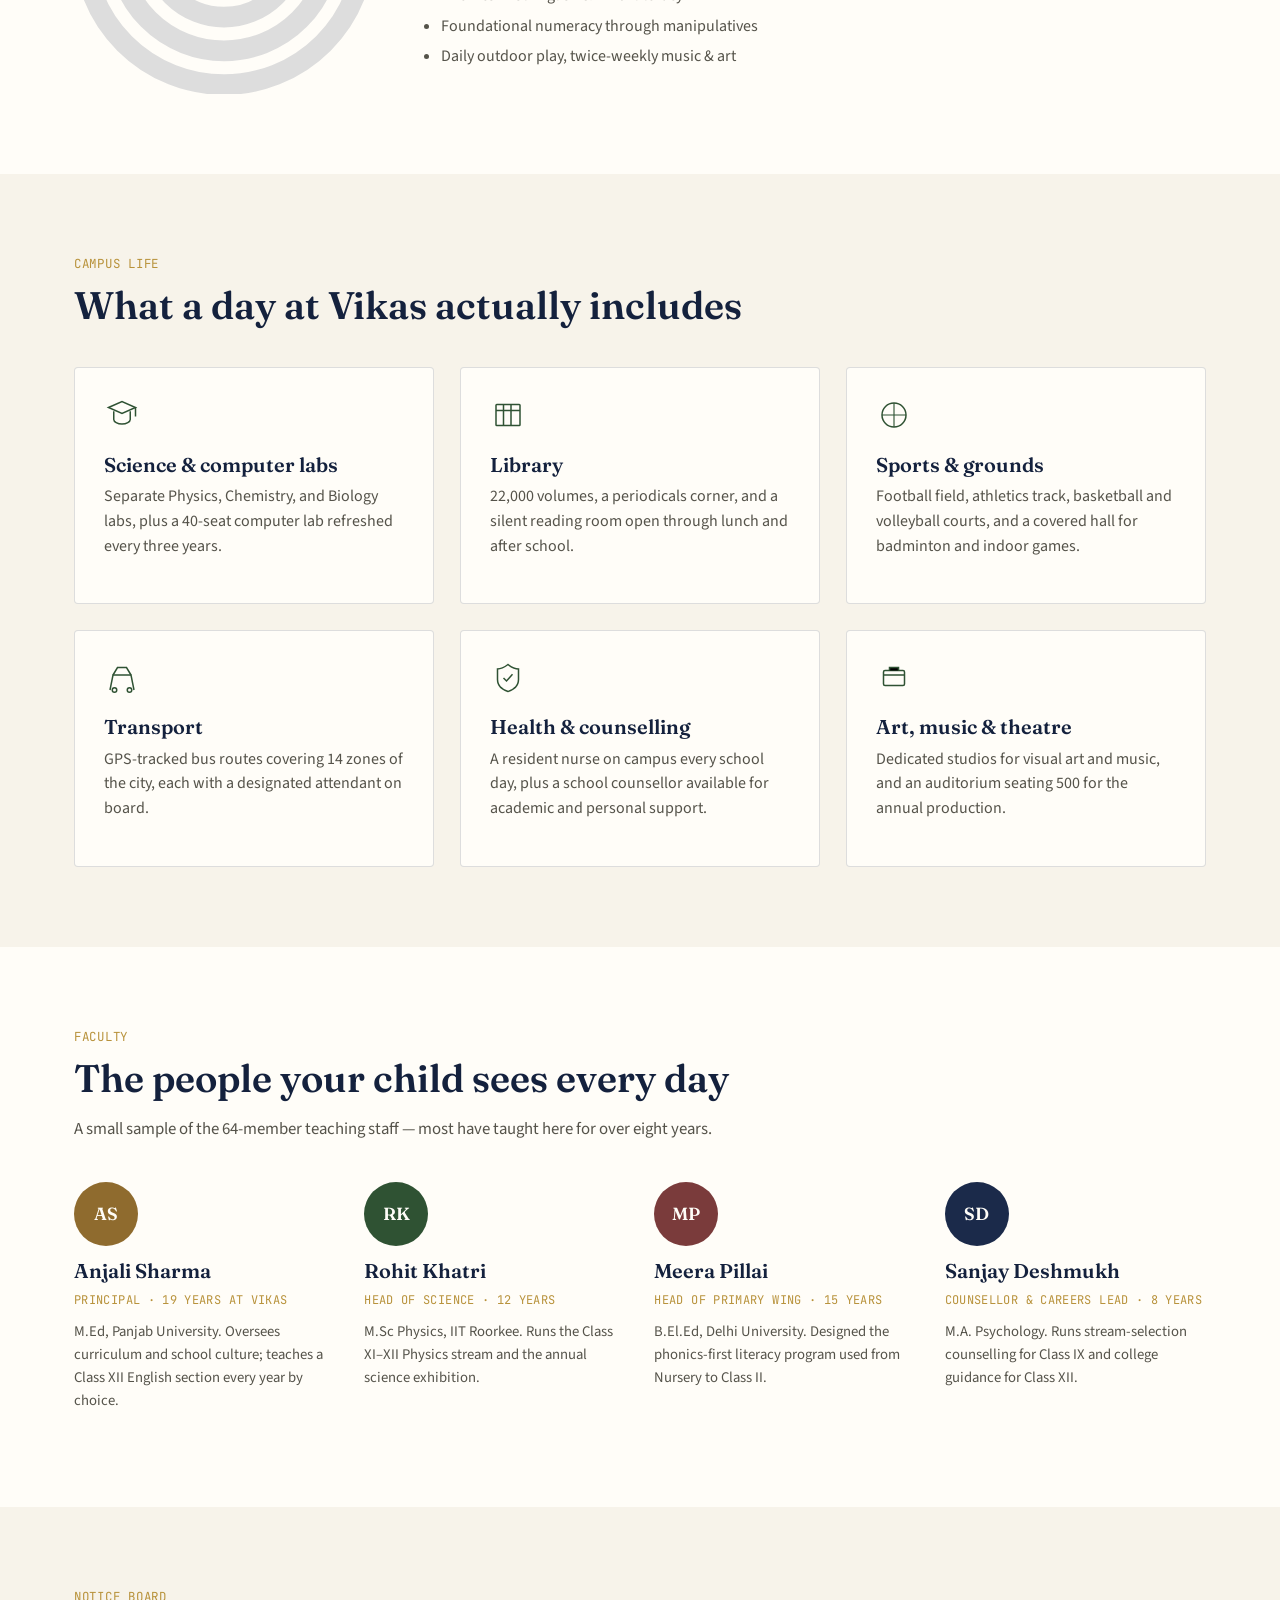
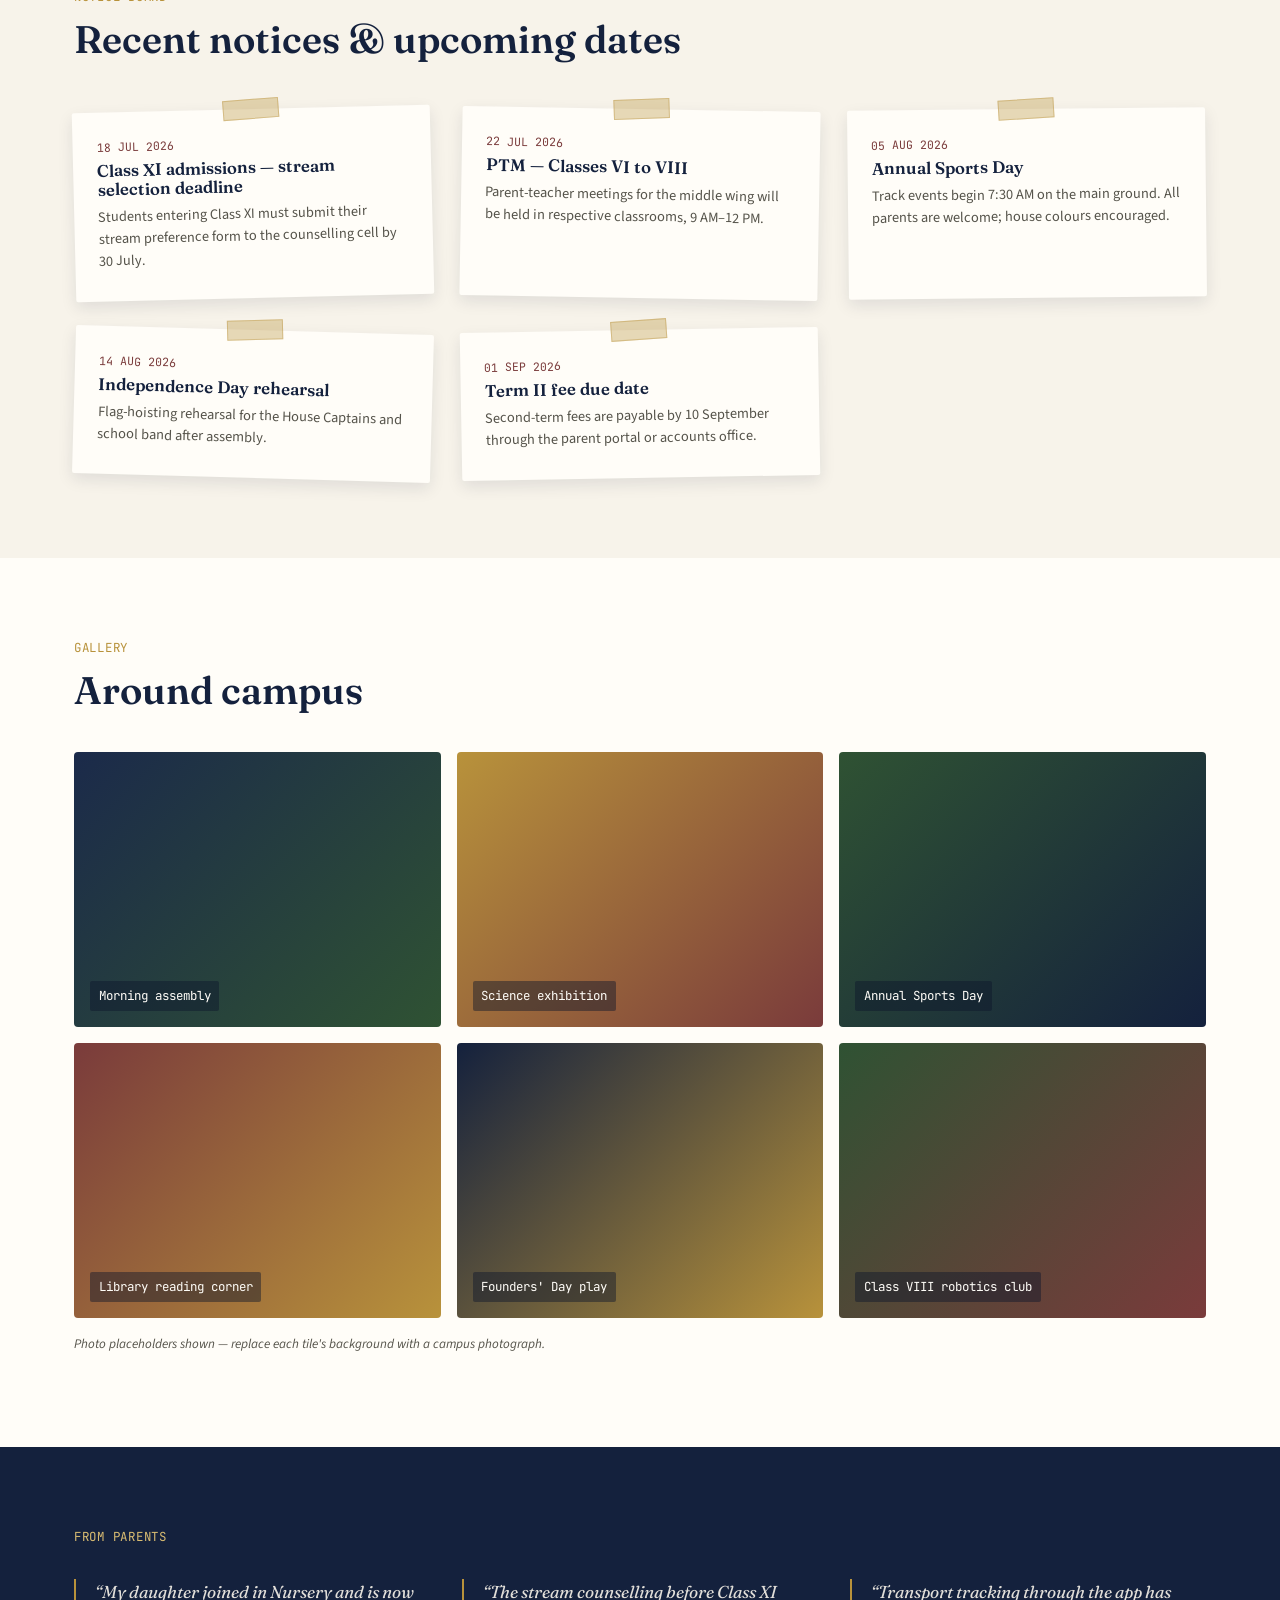
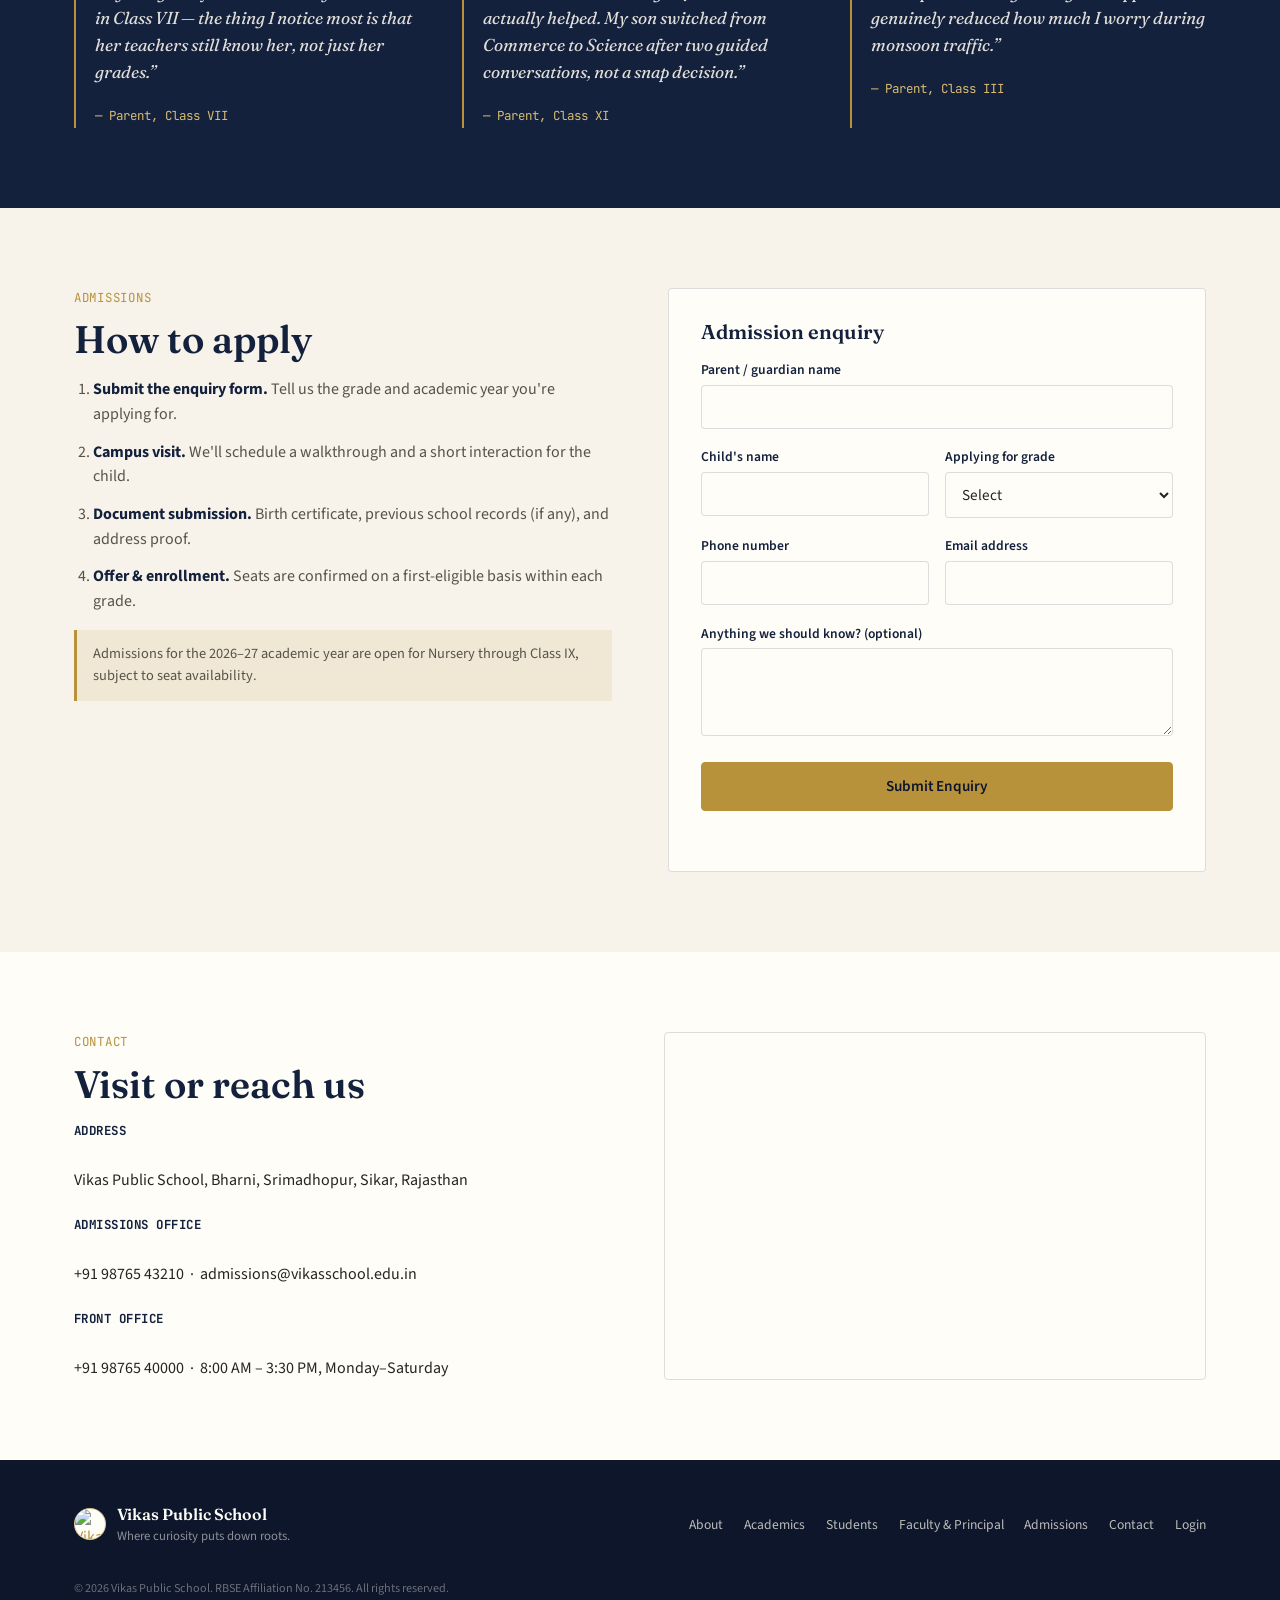
==== commit 83a99810: "Add files via upload" ====
--- a/index.html
+++ b/index.html
@@ -8,6 +8,7 @@
 <link rel="preconnect" href="https://fonts.googleapis.com">
 <link rel="preconnect" href="https://fonts.gstatic.com" crossorigin>
 <link href="https://fonts.googleapis.com/css2?family=Fraunces:opsz,wght@9..144,400;9..144,500;9..144,600;9..144,700&family=Source+Sans+3:wght@400;500;600;700&family=JetBrains+Mono:wght@400;500&display=swap" rel="stylesheet">
+<link rel="icon" type="image/png" href="assets/favicon.png">
 <link rel="stylesheet" href="style.css">
 </head>
 <body>
@@ -19,12 +20,7 @@
 <header class="site-header" id="top">
   <div class="header-inner">
     <a class="brand" href="#top">
-      <span class="crest" aria-hidden="true">
-        <svg viewBox="0 0 60 60" width="42" height="42">
-          <polygon points="30,3 55,15 55,33 30,57 5,33 5,15" fill="none" stroke="currentColor" stroke-width="2"/>
-          <path d="M30 16 L30 42 M18 24 Q30 16 42 24 M18 34 Q30 26 42 34" fill="none" stroke="currentColor" stroke-width="1.6"/>
-        </svg>
-      </span>
+      <img class="crest crest-img" src="assets/logo.png" alt="Vikas Public School crest" width="42" height="42" loading="eager" fetchpriority="high">
       <span class="brand-text">
         <span class="brand-name">Vikas</span>
         <span class="brand-sub">Public School</span>
@@ -71,6 +67,12 @@
 
   <!-- ============ HERO ============ -->
   <section class="hero">
+    <div class="hero-bg" aria-hidden="true">
+      <img src="assets/event1.jpg" class="hero-bg-img is-active" alt="">
+      <img src="assets/event2.jpg" class="hero-bg-img" alt="">
+      <img src="assets/event3.jpg" class="hero-bg-img" alt="">
+      <div class="hero-bg-overlay"></div>
+    </div>
     <div class="hero-inner">
       <p class="eyebrow">Est. 1998 &nbsp;·&nbsp; RBSE Affiliation No. 213456 &nbsp;·&nbsp; Nursery – Class XII</p>
       <h1>Where curiosity<br>puts down roots.</h1>
@@ -336,10 +338,8 @@
         <p class="admissions-note">Admissions for the 2026–27 academic year are open for Nursery through Class IX, subject to seat availability.</p>
       </div>
 
-      <!-- Replace YOUR_FORM_ID below with the ID Formspree gives you after creating a form at formspree.io -->
-      <form class="admissions-form" id="admissionForm" action="https://formspree.io/f/xykrjnkp" method="POST" novalidate>
+      <form class="admissions-form" id="admissionForm" novalidate>
         <h3>Admission enquiry</h3>
-        <input type="hidden" name="_subject" value="New Admission Enquiry — Vikas Public School">
         <div class="form-row">
           <label for="parentName">Parent / guardian name</label>
           <input type="text" id="parentName" name="parentName" required>
@@ -409,11 +409,7 @@
 <footer class="site-footer">
   <div class="footer-inner">
     <div class="footer-brand">
-      <span class="crest" aria-hidden="true">
-        <svg viewBox="0 0 60 60" width="32" height="32">
-          <polygon points="30,3 55,15 55,33 30,57 5,33 5,15" fill="none" stroke="currentColor" stroke-width="2"/>
-        </svg>
-      </span>
+      <img class="crest crest-img" src="assets/logo.png" alt="Vikas Public School crest" width="32" height="32" loading="lazy">
       <div>
         <p class="brand-name">Vikas Public School</p>
         <p class="footer-tagline">Where curiosity puts down roots.</p>
@@ -434,4 +430,4 @@
 
 <script src="script.js"></script>
 </body>
-</html>
+</html>
--- a/style.css
+++ b/style.css
@@ -116,7 +116,15 @@
   display:flex; align-items:center; gap:1.5rem;
 }
 .brand{ display:flex; align-items:center; gap:0.7rem; text-decoration:none; color:var(--ivory); margin-right:auto; }
-.crest{ color: var(--gold); display:flex; }
+.crest{ color: var(--gold); display:flex; flex-shrink:0; }
+.crest-img{
+  border-radius: 50%;
+  object-fit: cover;
+  display: block;
+  flex-shrink: 0;
+  background: var(--paper);
+  border: 1px solid rgba(184,146,59,0.5);
+}
 .brand-name{ font-family: var(--font-display); font-weight:600; font-size:1.15rem; display:block; }
 .brand-sub{ font-family: var(--font-mono); font-size:0.68rem; letter-spacing:0.08em; text-transform:uppercase; color: var(--gold-light); display:block; }
 
@@ -162,6 +170,16 @@
   color: var(--ivory);
   overflow: hidden;
 }
+.hero-bg{ position:absolute; inset:0; z-index:0; }
+.hero-bg-img{
+  position:absolute; inset:0; width:100%; height:100%; object-fit:cover;
+  opacity:0; transition: opacity 1.6s ease;
+}
+.hero-bg-img.is-active{ opacity:1; }
+.hero-bg-overlay{
+  position:absolute; inset:0;
+  background: linear-gradient(100deg, rgba(13,22,43,0.62) 0%, rgba(13,22,43,0.38) 38%, rgba(13,22,43,0.08) 65%, rgba(13,22,43,0) 85%);
+}
 .hero-inner{
   max-width: var(--container);
   margin: 0 auto;
@@ -179,11 +197,7 @@
 .hero .btn-ghost{ color: var(--ivory); border-color: rgba(247,243,234,0.5); }
 .hero .btn-ghost:hover{ background: var(--ivory); color: var(--navy); }
 
-.hero-rings{
-  position:absolute; right:-6%; top:50%; transform: translateY(-50%);
-  width: min(46vw, 560px); height: min(46vw, 560px);
-  opacity: 0.9; z-index:1;
-}
+.hero-rings{ display:none; }
 .hero-rings svg{ width:100%; height:100%; }
 .ring{ fill:none; stroke: var(--gold); stroke-opacity: 0.35; }
 .ring-1{ stroke-opacity:0.55; }
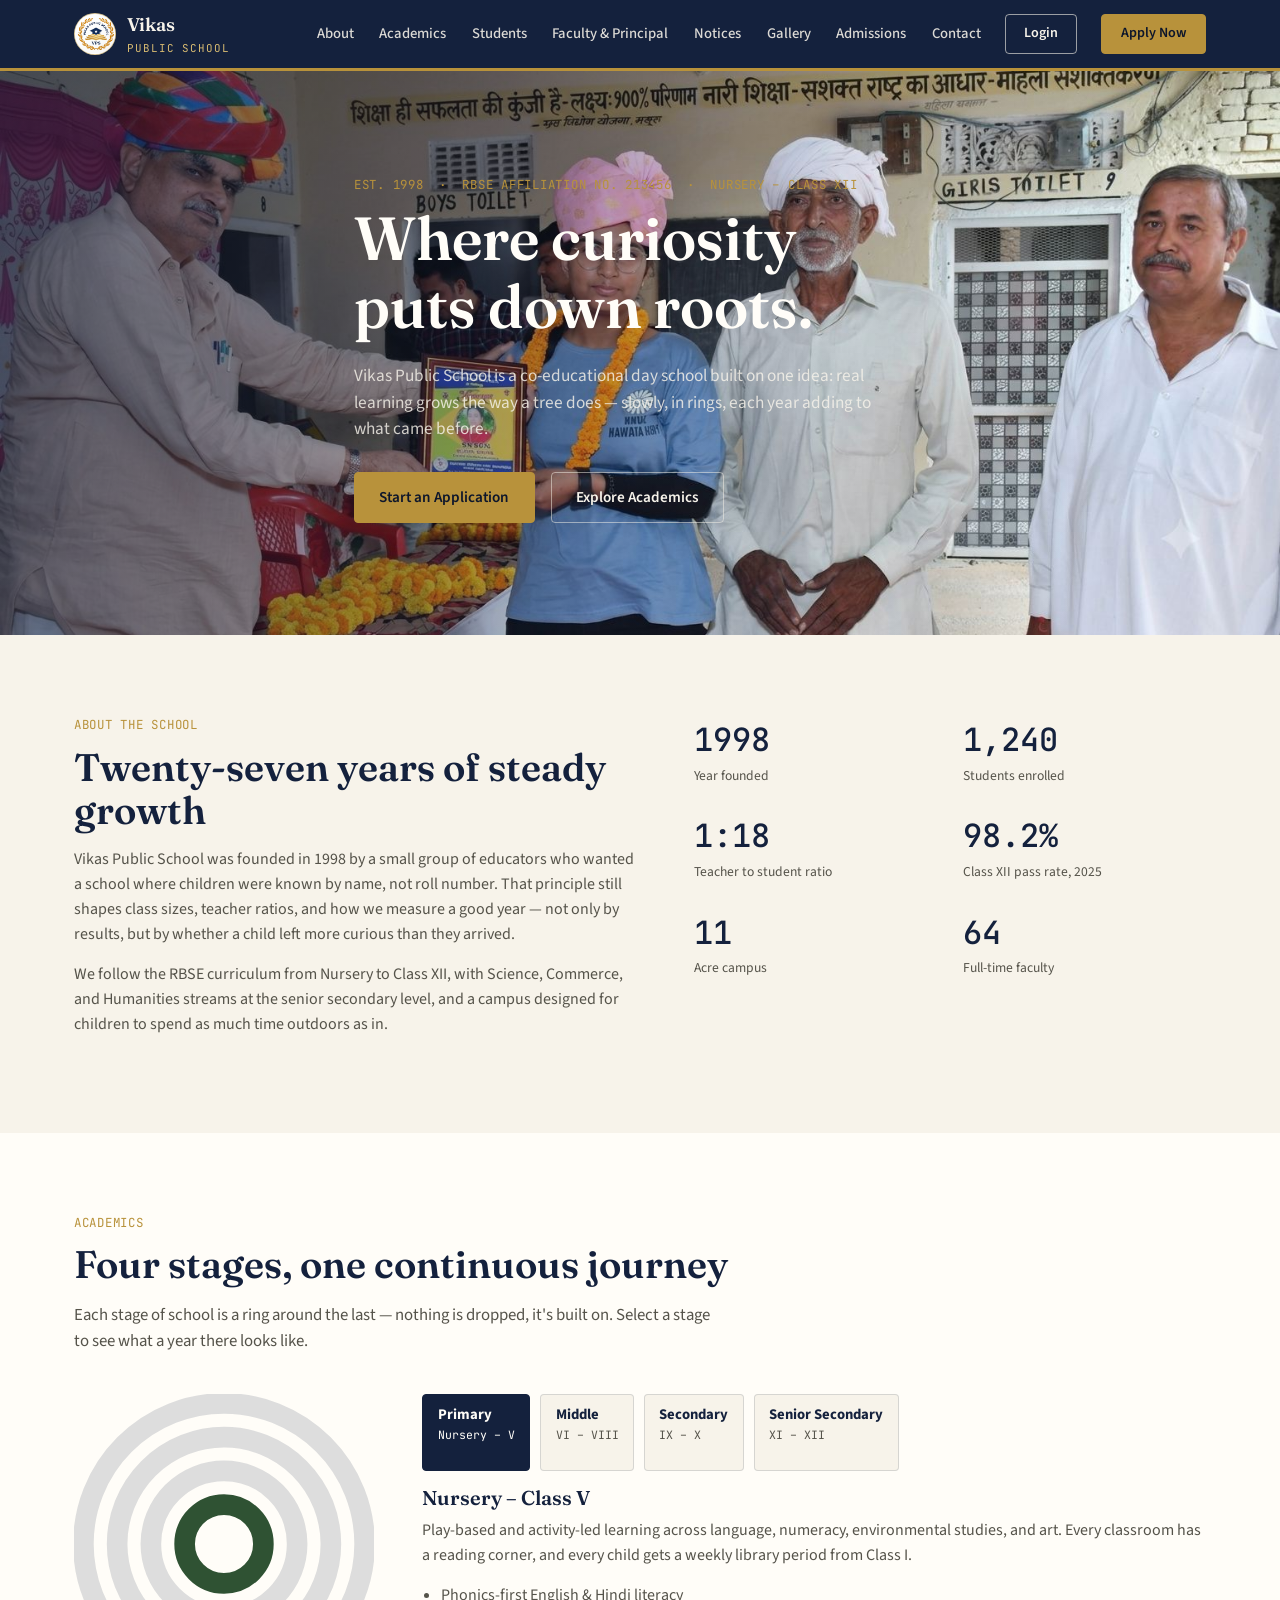
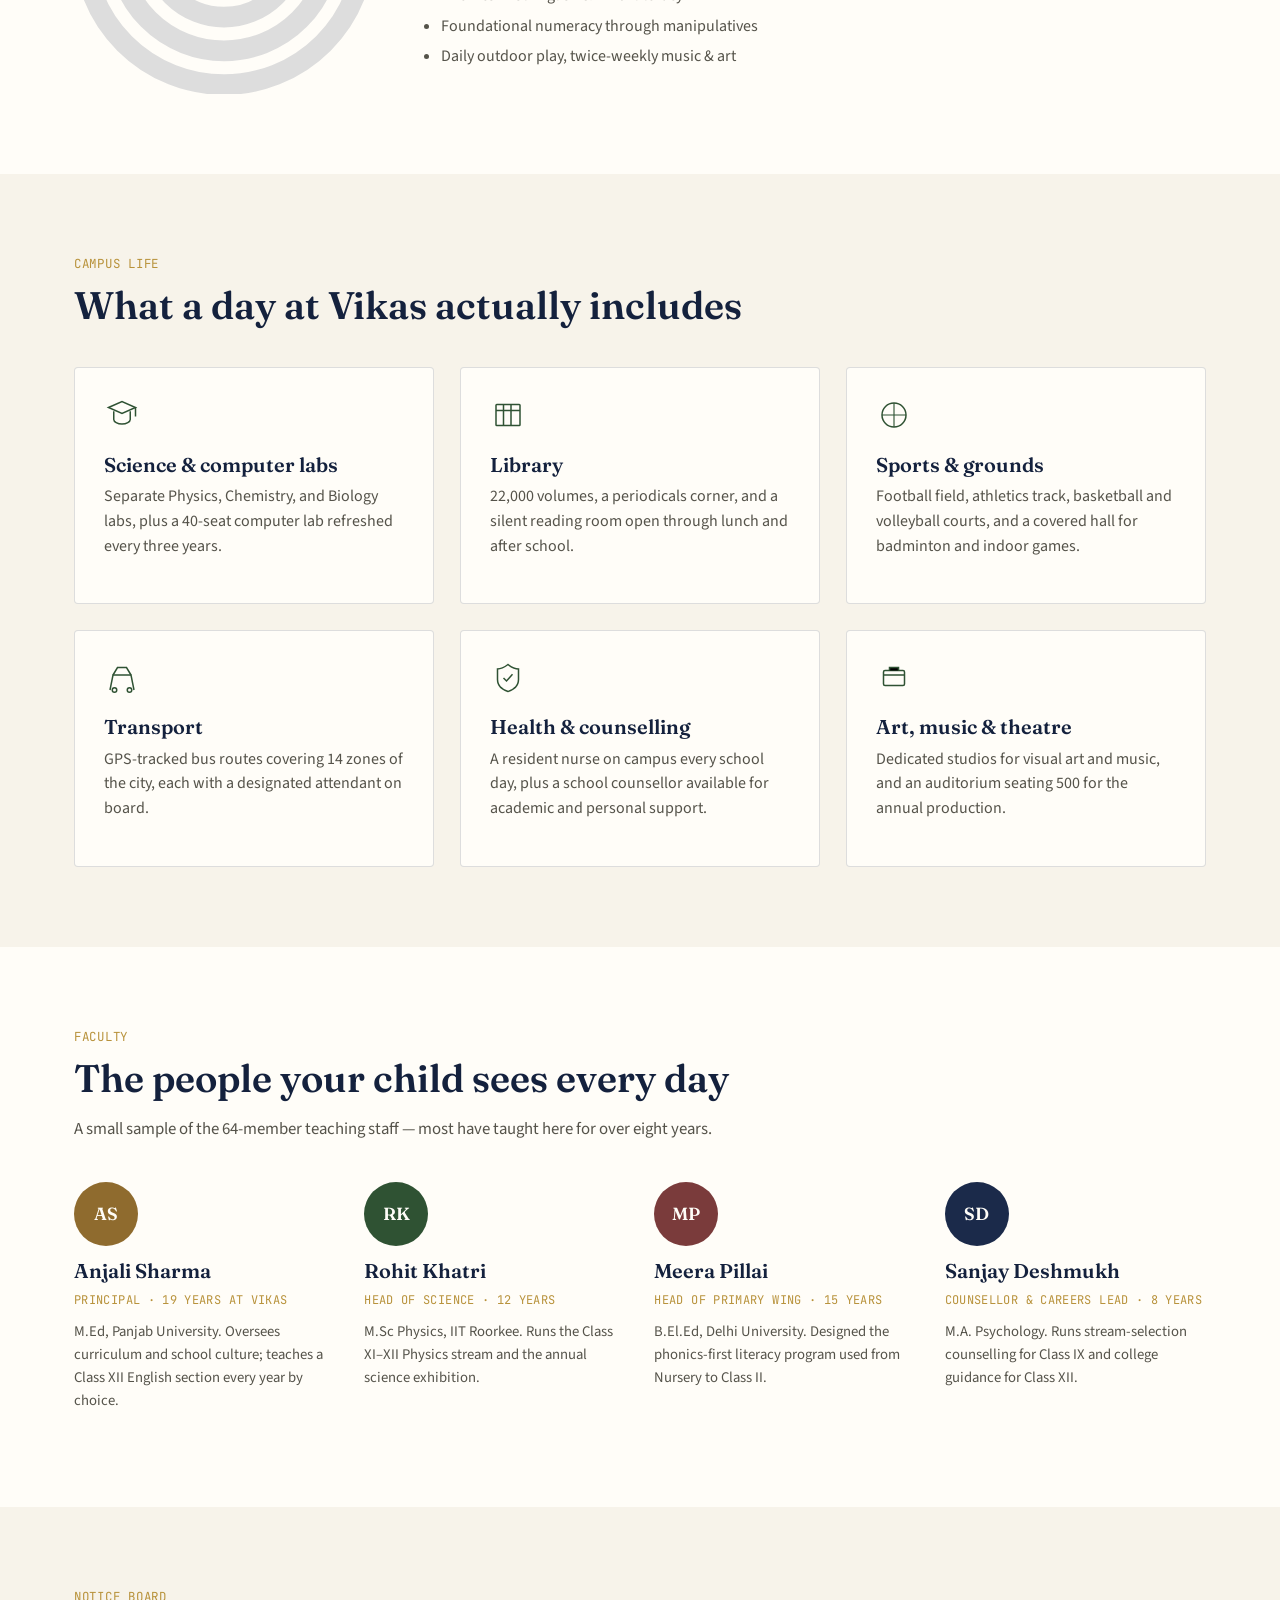
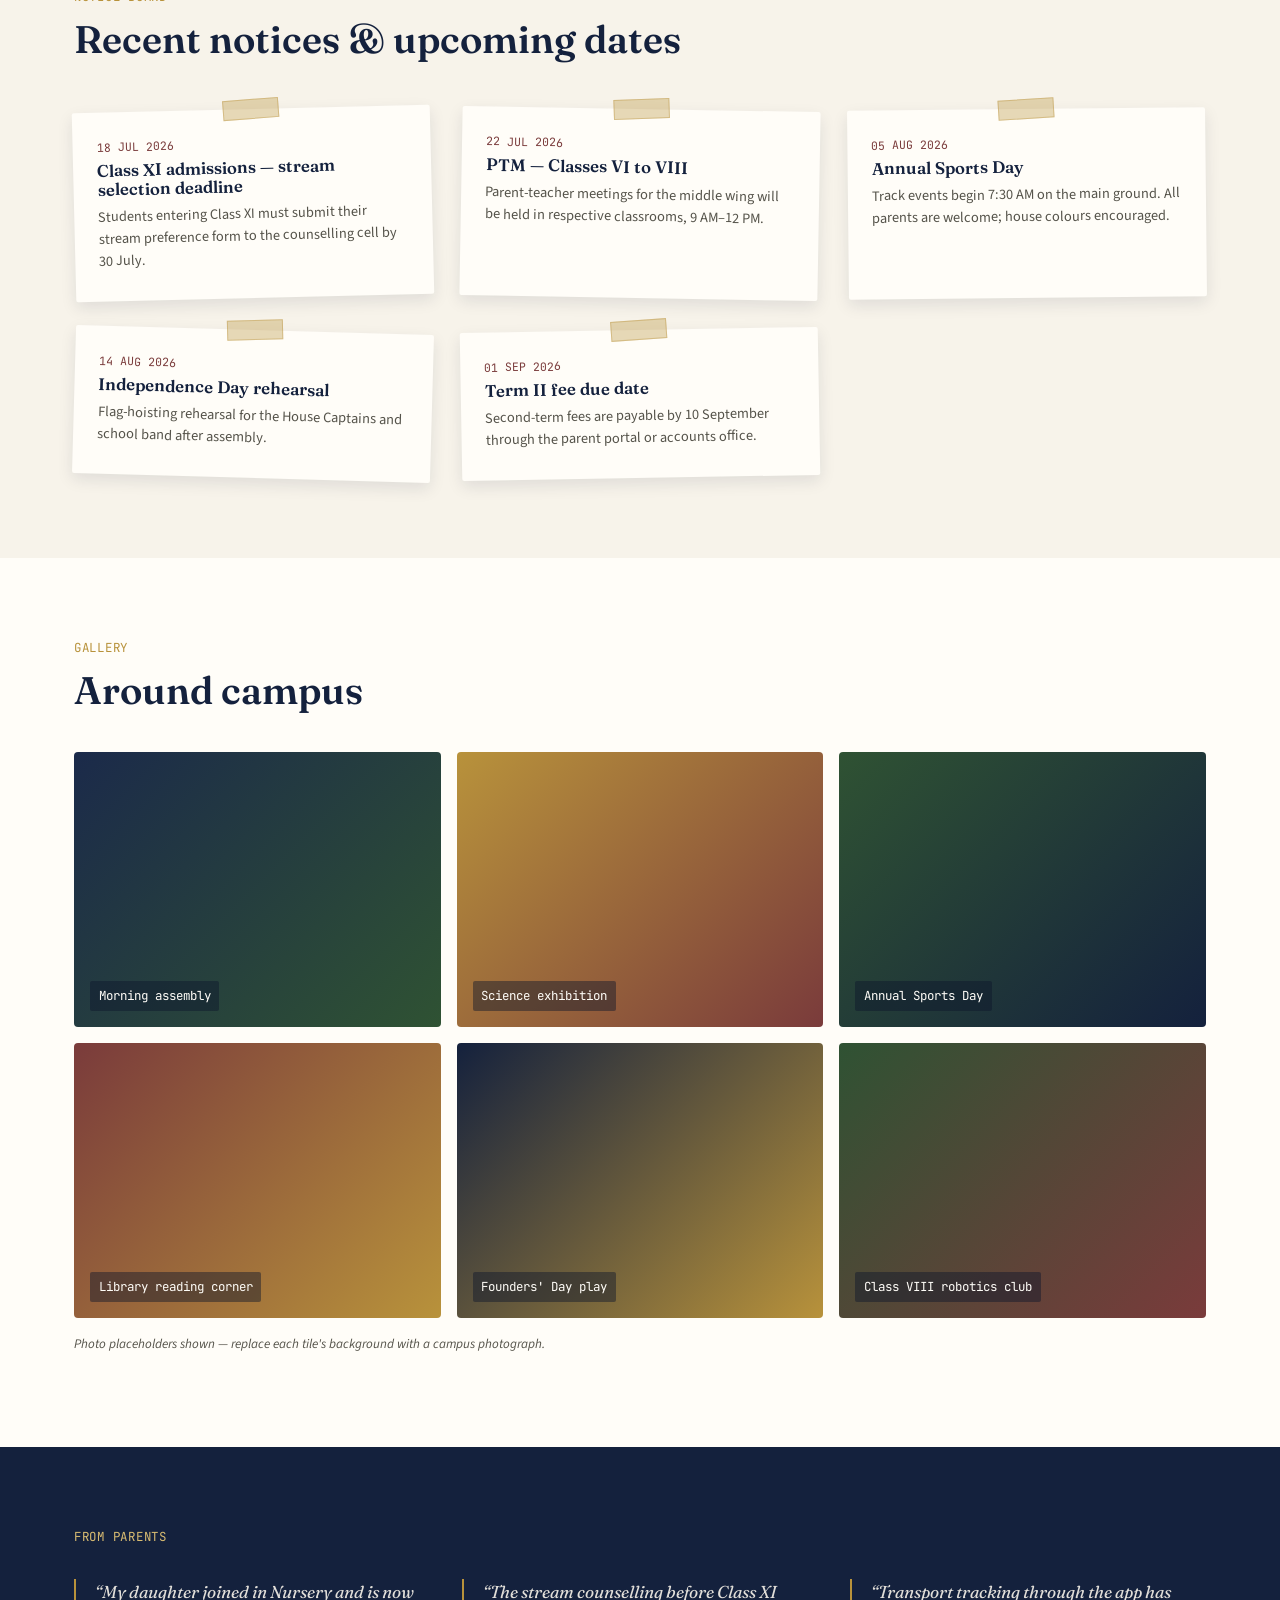
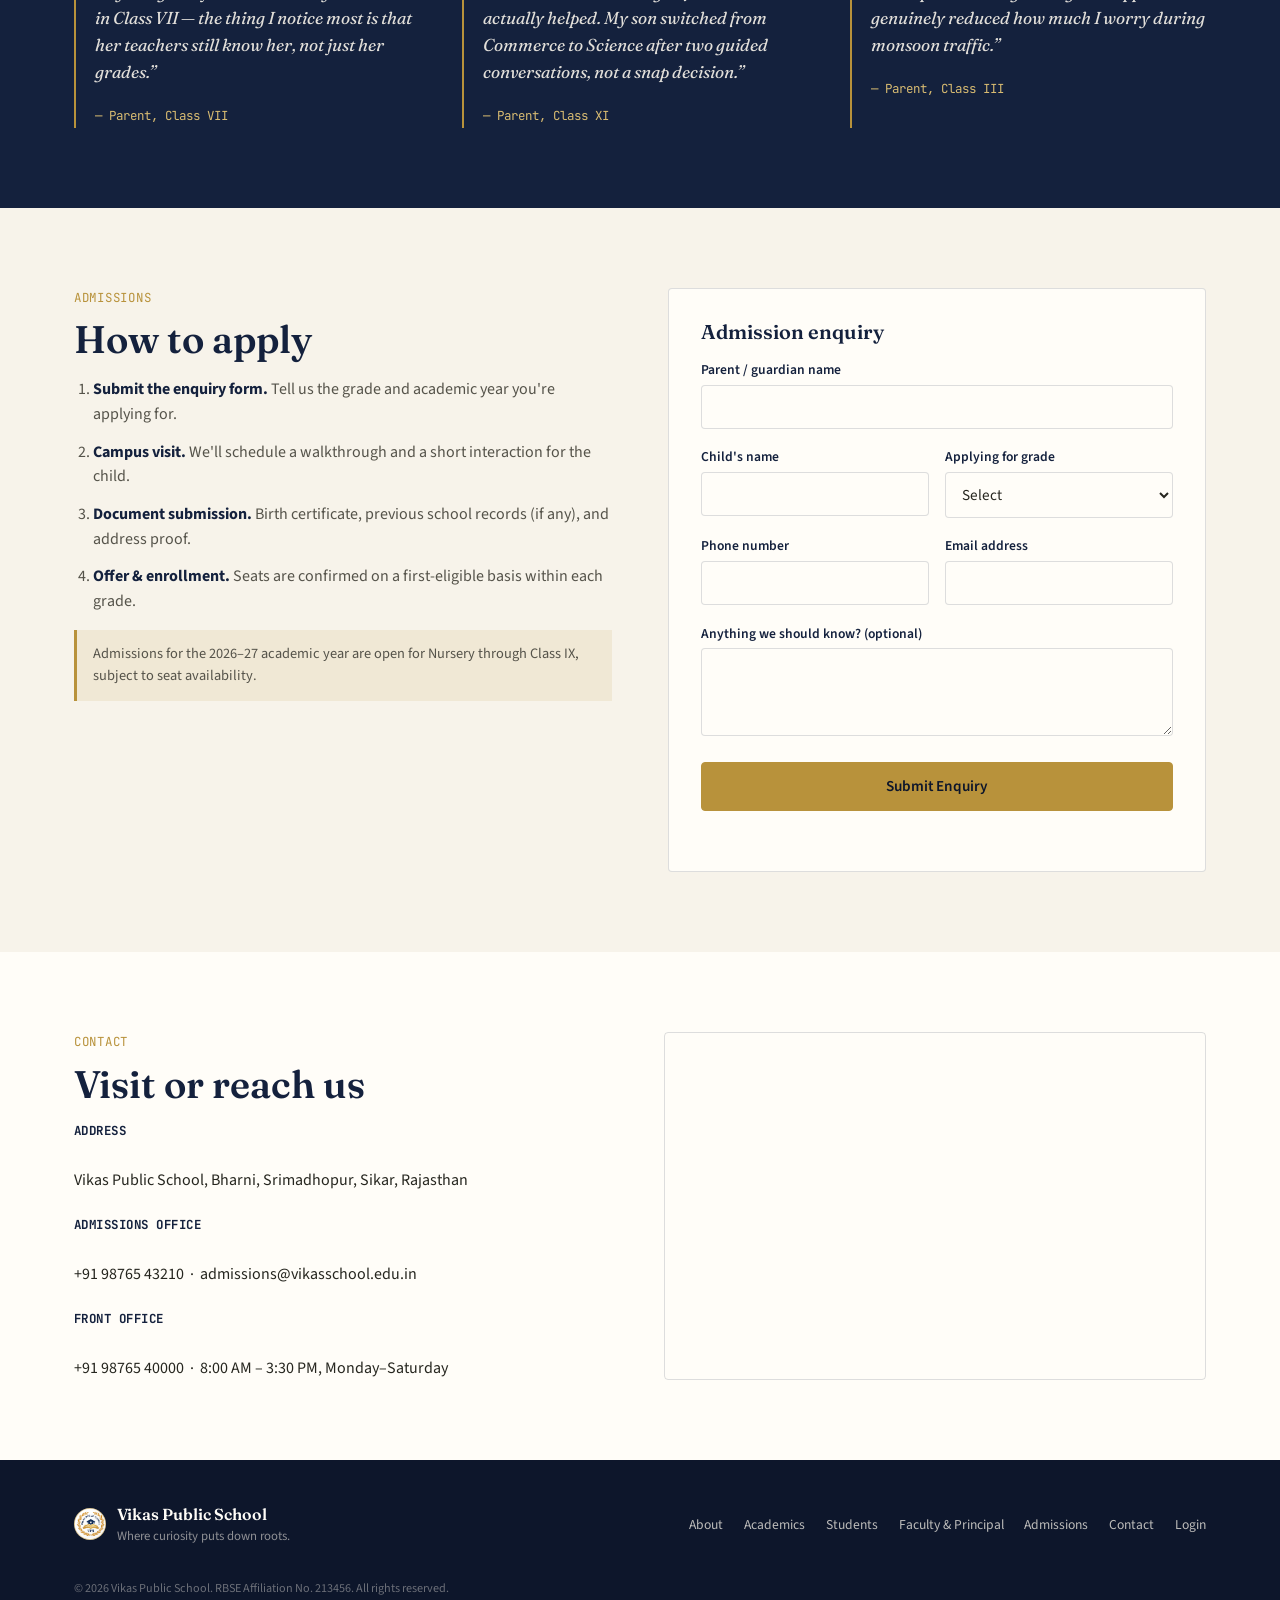
==== commit fb969f7b: "Update index.html" ====
--- a/index.html
+++ b/index.html
@@ -8,7 +8,7 @@
 <link rel="preconnect" href="https://fonts.googleapis.com">
 <link rel="preconnect" href="https://fonts.gstatic.com" crossorigin>
 <link href="https://fonts.googleapis.com/css2?family=Fraunces:opsz,wght@9..144,400;9..144,500;9..144,600;9..144,700&family=Source+Sans+3:wght@400;500;600;700&family=JetBrains+Mono:wght@400;500&display=swap" rel="stylesheet">
-<link rel="icon" type="image/png" href="assets/favicon.png">
+<link rel="icon" type="image/png" href="favicon.png">
 <link rel="stylesheet" href="style.css">
 </head>
 <body>
@@ -20,7 +20,7 @@
 <header class="site-header" id="top">
   <div class="header-inner">
     <a class="brand" href="#top">
-      <img class="crest crest-img" src="assets/logo.png" alt="Vikas Public School crest" width="42" height="42" loading="eager" fetchpriority="high">
+      <img class="crest crest-img" src="logo.png" alt="Vikas Public School crest" width="42" height="42" loading="eager" fetchpriority="high">
       <span class="brand-text">
         <span class="brand-name">Vikas</span>
         <span class="brand-sub">Public School</span>
@@ -68,9 +68,9 @@
   <!-- ============ HERO ============ -->
   <section class="hero">
     <div class="hero-bg" aria-hidden="true">
-      <img src="assets/event1.jpg" class="hero-bg-img is-active" alt="">
-      <img src="assets/event2.jpg" class="hero-bg-img" alt="">
-      <img src="assets/event3.jpg" class="hero-bg-img" alt="">
+      <img src="event1.jpg" class="hero-bg-img is-active" alt="">
+      <img src="event2.jpg" class="hero-bg-img" alt="">
+      <img src="event3.jpg" class="hero-bg-img" alt="">
       <div class="hero-bg-overlay"></div>
     </div>
     <div class="hero-inner">
@@ -409,7 +409,7 @@
 <footer class="site-footer">
   <div class="footer-inner">
     <div class="footer-brand">
-      <img class="crest crest-img" src="assets/logo.png" alt="Vikas Public School crest" width="32" height="32" loading="lazy">
+      <img class="crest crest-img" src="logo.png" alt="Vikas Public School crest" width="32" height="32" loading="lazy">
       <div>
         <p class="brand-name">Vikas Public School</p>
         <p class="footer-tagline">Where curiosity puts down roots.</p>
@@ -430,4 +430,4 @@
 
 <script src="script.js"></script>
 </body>
-</html>+</html>
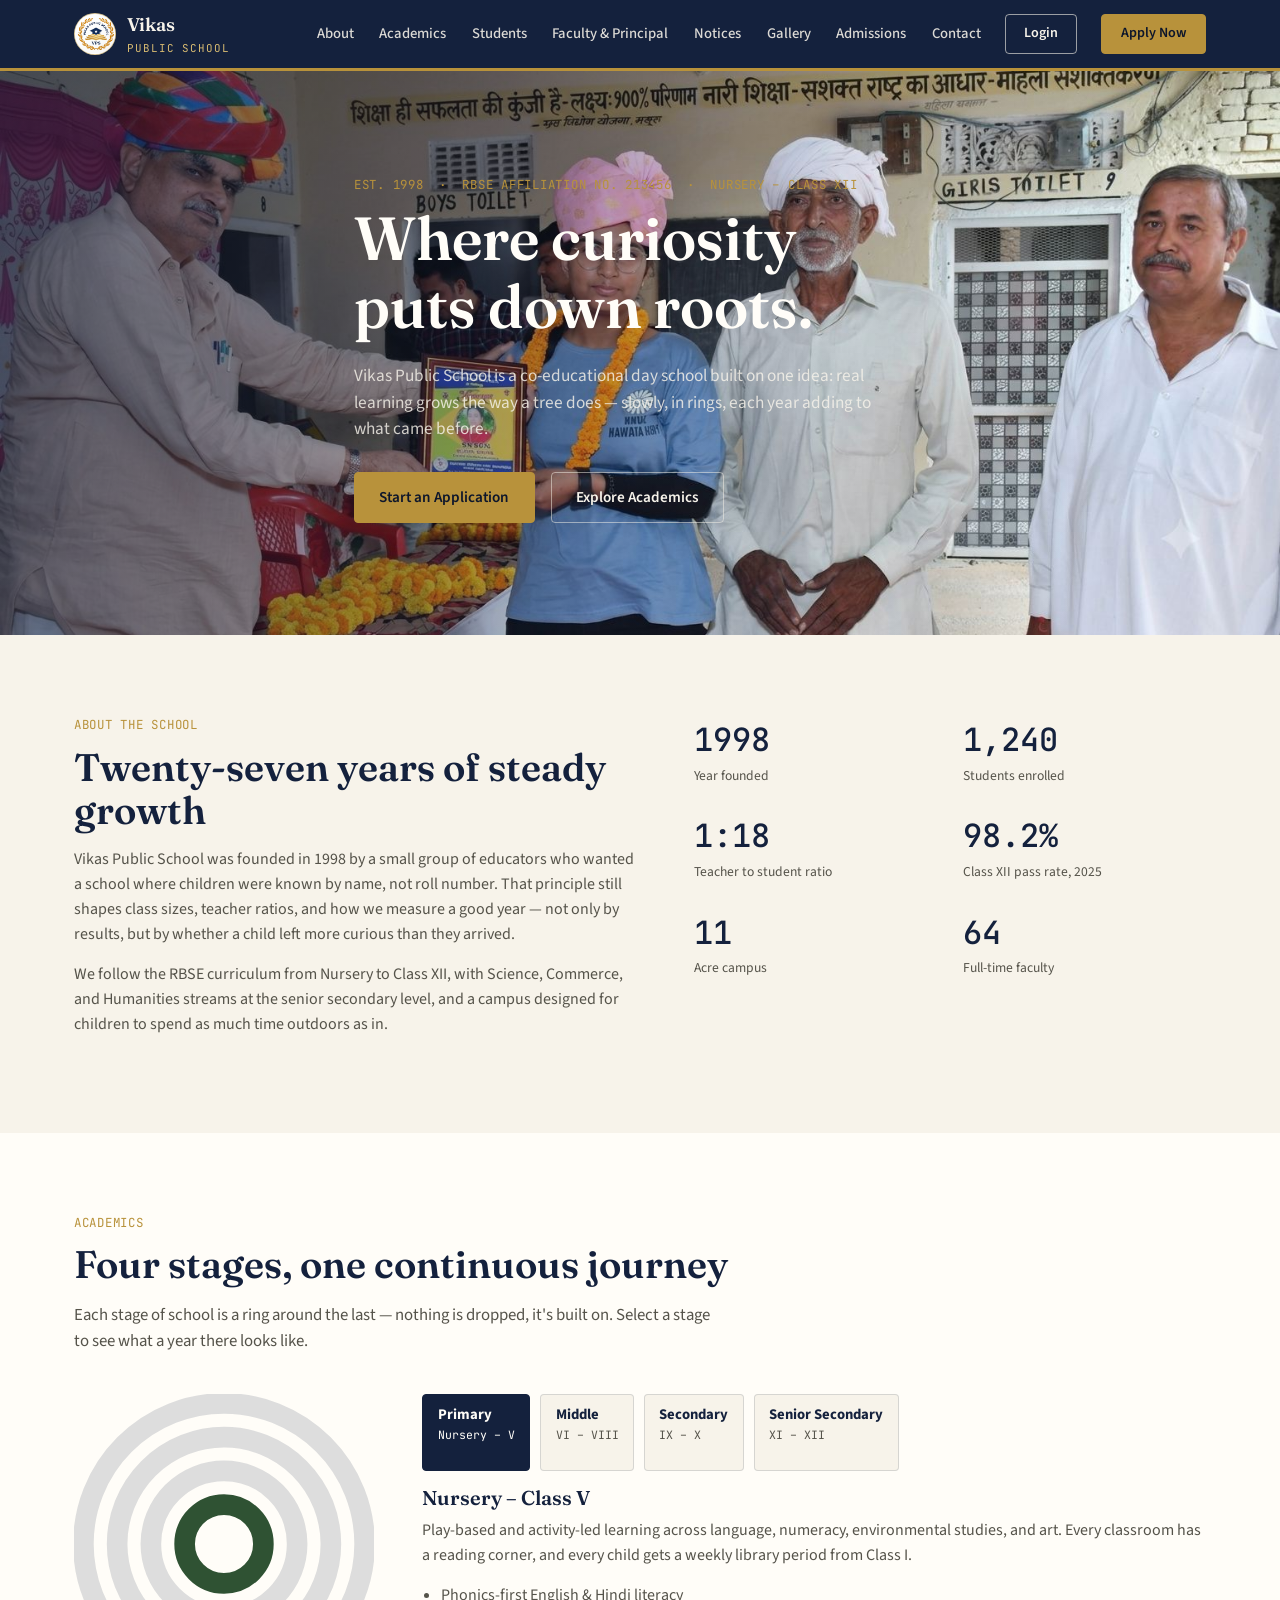
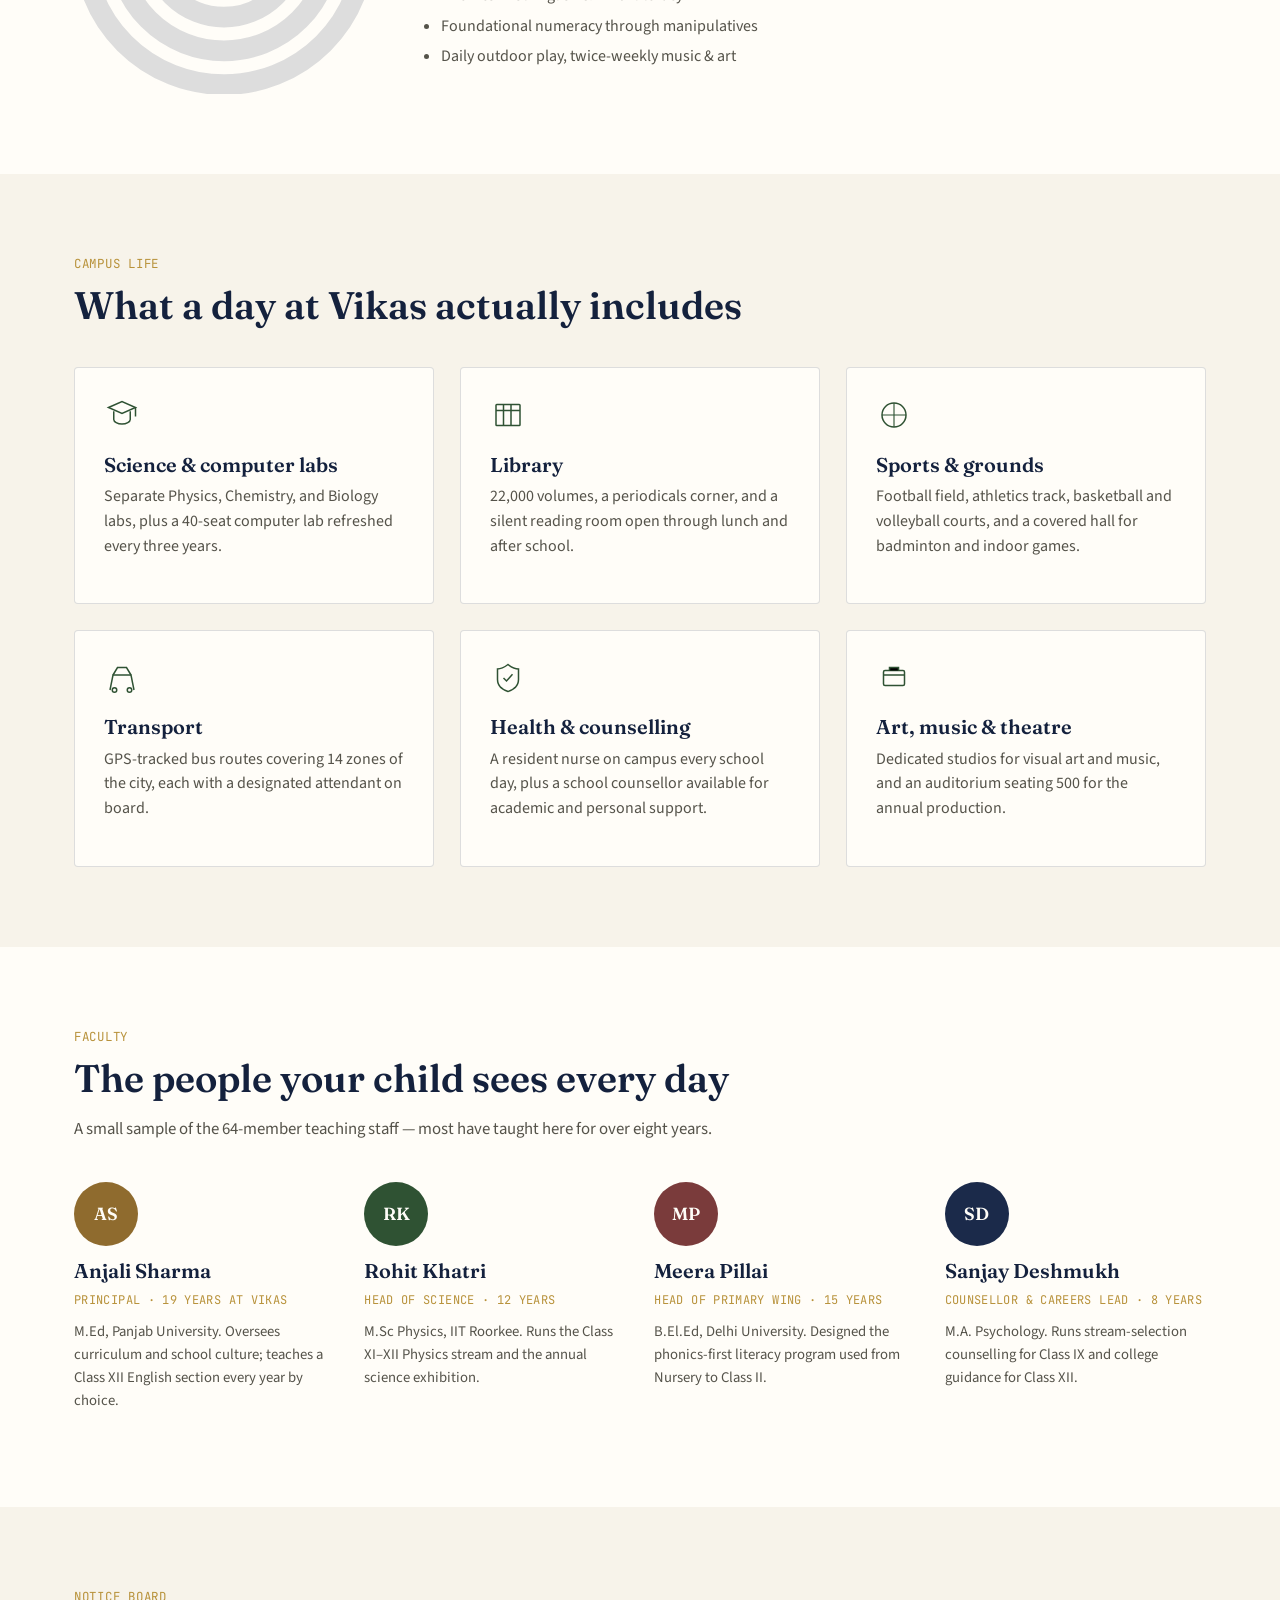
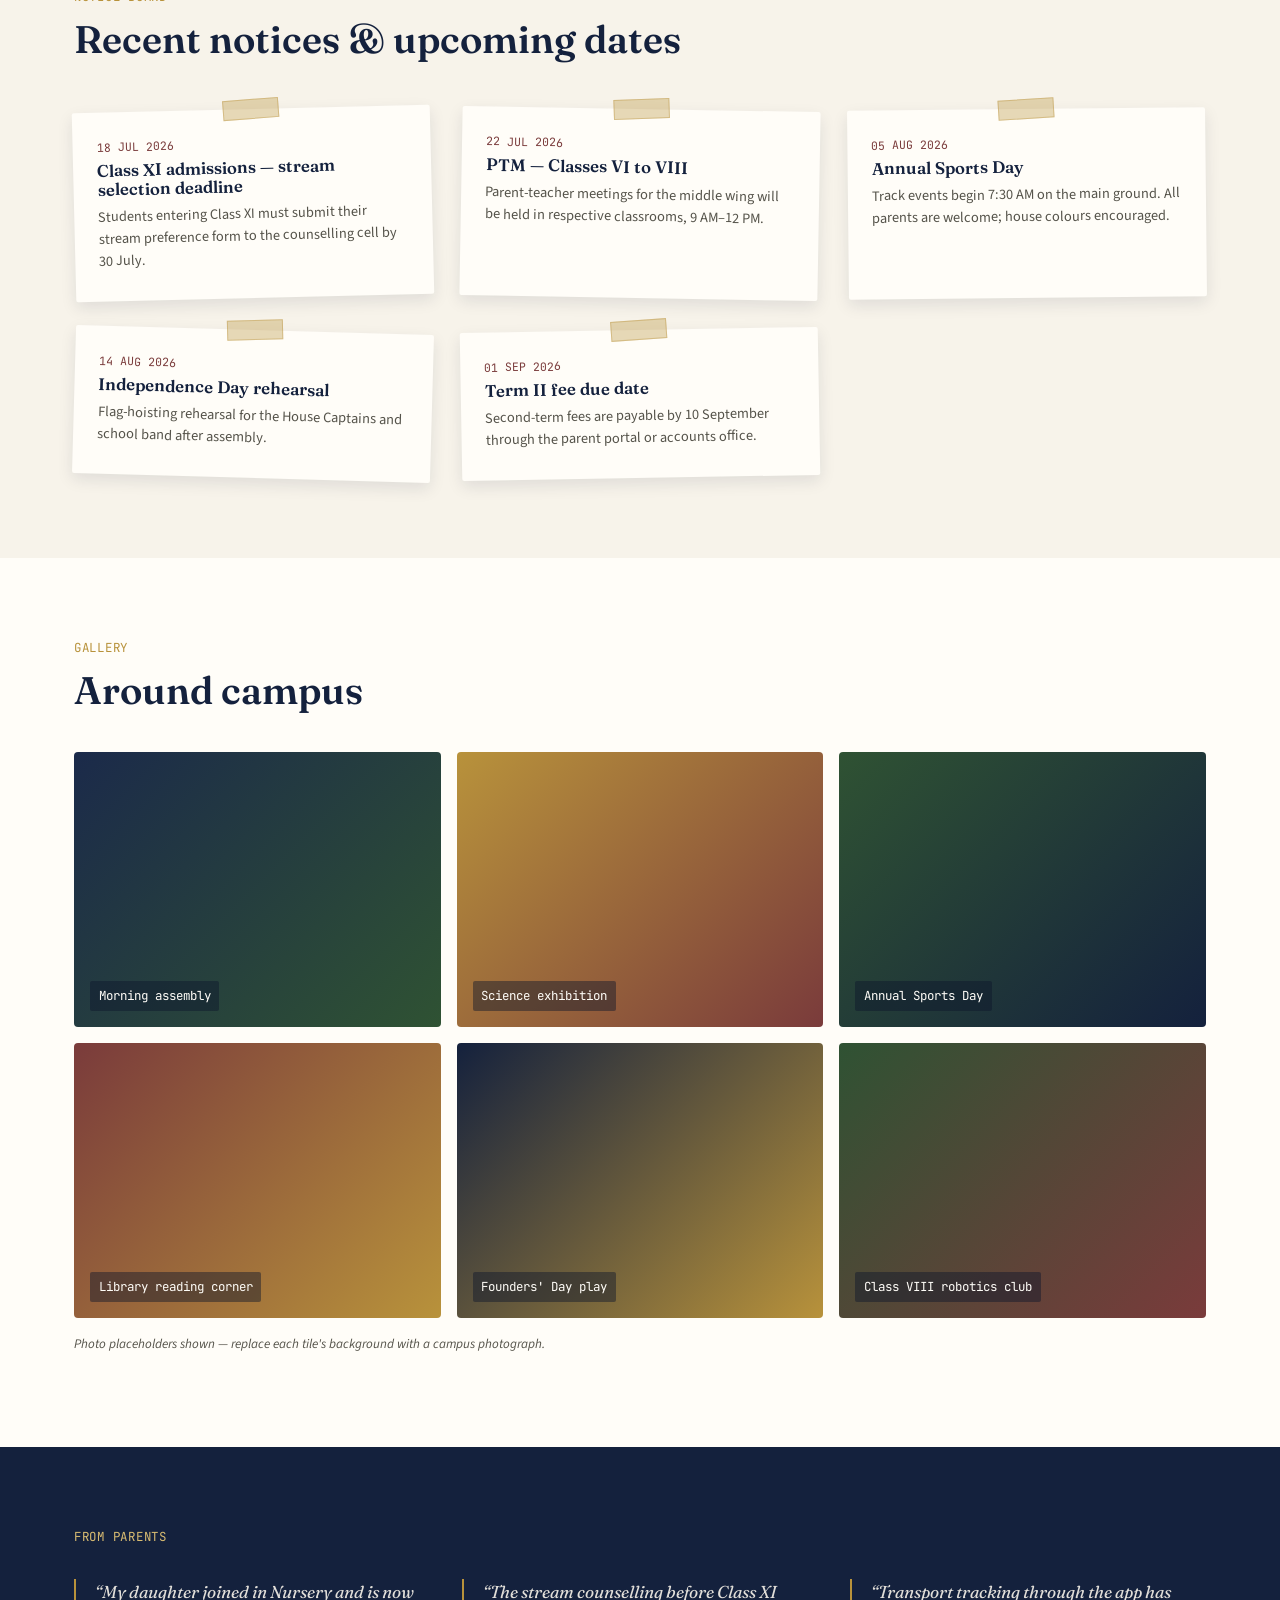
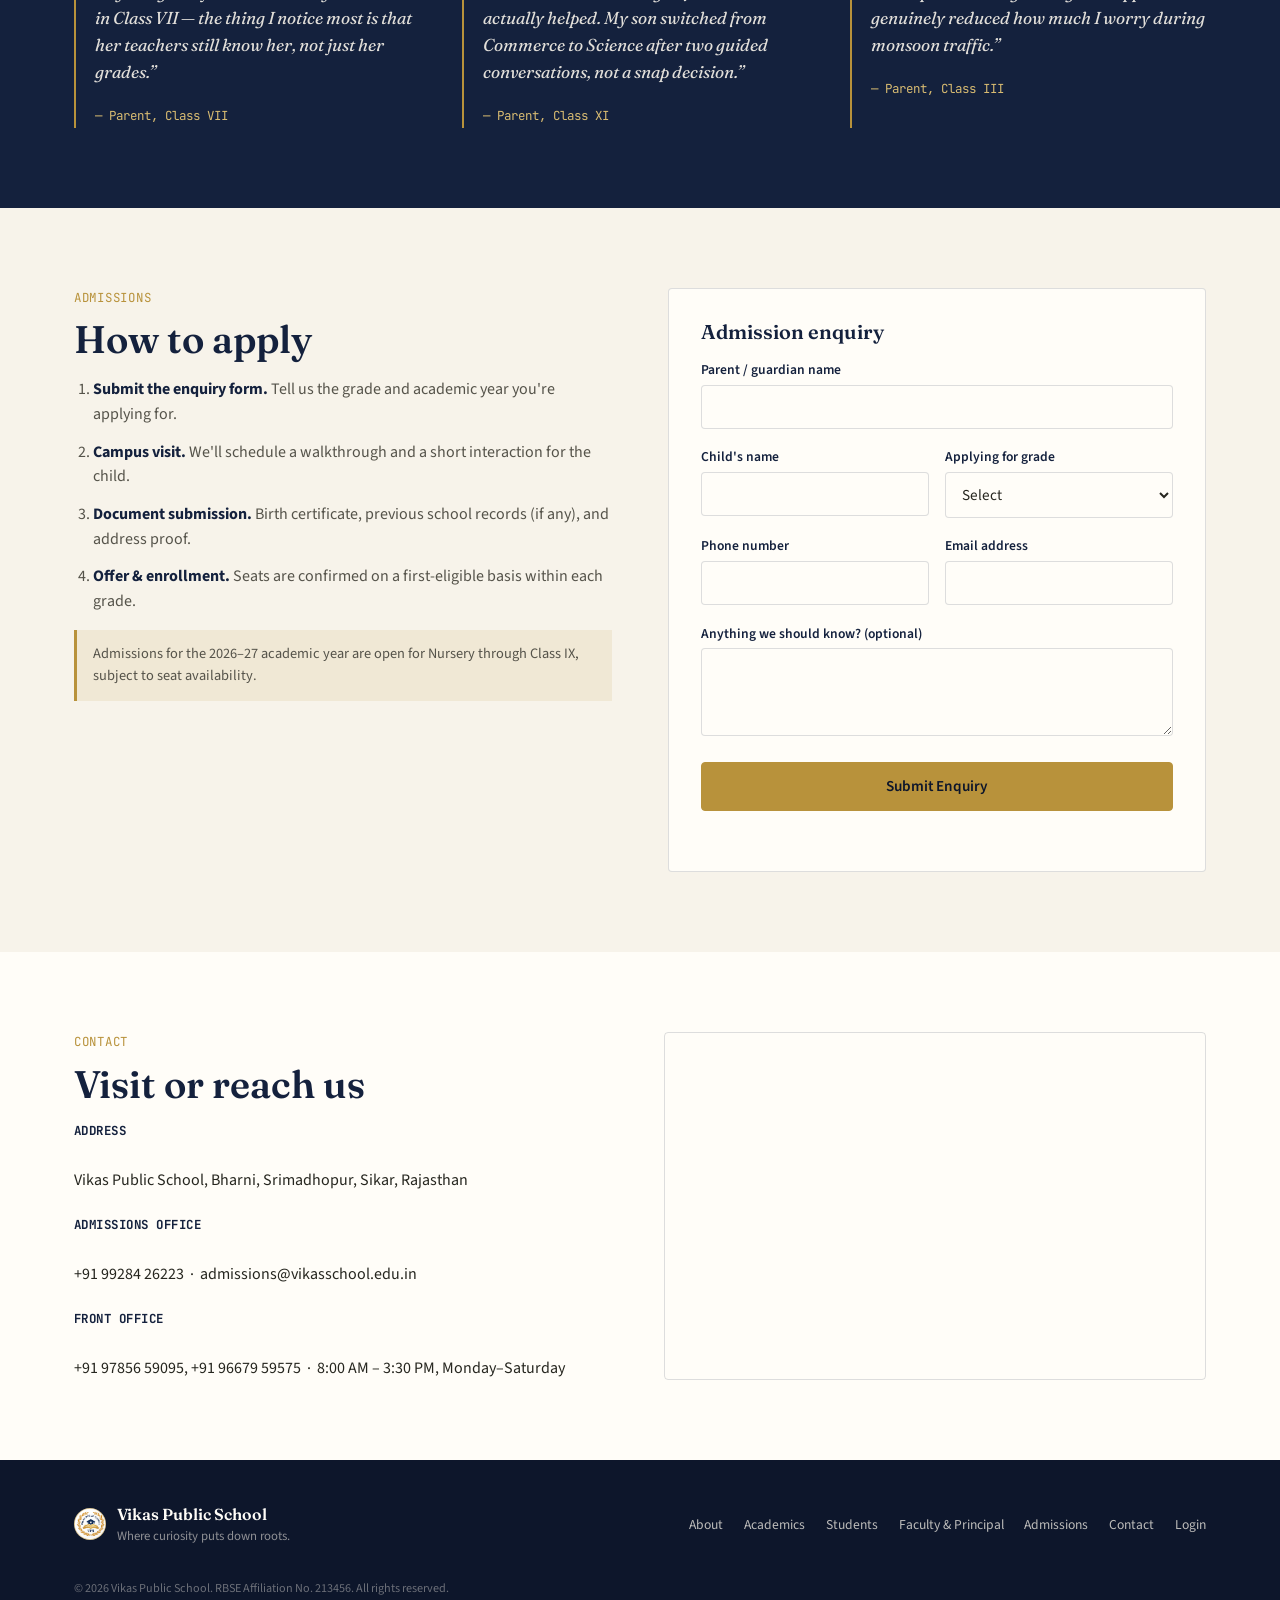
==== commit 79acd6a4: "Update contact information in index.html" ====
--- a/index.html
+++ b/index.html
@@ -388,8 +388,8 @@
         <h2>Visit or reach us</h2>
         <ul class="contact-list">
           <li><strong>Address</strong><br>Vikas Public School, Bharni, Srimadhopur, Sikar, Rajasthan</li>
-          <li><strong>Admissions office</strong><br>+91 98765 43210 &nbsp;·&nbsp; admissions@vikasschool.edu.in</li>
-          <li><strong>Front office</strong><br>+91 98765 40000 &nbsp;·&nbsp; 8:00 AM – 3:30 PM, Monday–Saturday</li>
+          <li><strong>Admissions office</strong><br>+91 99284 26223 &nbsp;·&nbsp; admissions@vikasschool.edu.in</li>
+          <li><strong>Front office</strong><br>+91 97856 59095, +91 96679 59575 &nbsp;·&nbsp; 8:00 AM – 3:30 PM, Monday–Saturday</li>
         </ul>
       </div>
       <div class="map-placeholder">
--- a/style.css
+++ b/style.css
@@ -27,7 +27,8 @@
 }
 
 *{ box-sizing: border-box; }
-html{ scroll-behavior: smooth; }
+html{ scroll-behavior: smooth; overflow-x: hidden; }
+body{ overflow-x: hidden; }
 @media (prefers-reduced-motion: reduce){
   html{ scroll-behavior: auto; }
   *{ animation-duration: 0.01ms !important; animation-iteration-count: 1 !important; transition-duration: 0.01ms !important; }
@@ -212,7 +213,14 @@
   .ring-4{ animation-delay: 0.7s; }
 }
 @keyframes drawRing{ to{ stroke-dashoffset: 0; } }
-@media (max-width: 880px){ .hero-rings{ display:none; } }
+@media (max-width: 880px){
+  .hero-rings{ display:none; }
+  .hero-inner{ padding: 3.2rem 1.25rem 2.8rem; }
+  .hero-bg-img{ object-position: center 22%; }
+  .hero-bg-overlay{
+    background: linear-gradient(180deg, rgba(13,22,43,0.72) 0%, rgba(13,22,43,0.55) 45%, rgba(13,22,43,0.72) 100%);
+  }
+}
 
 /* ---------------- About ---------------- */
 .about{ background: var(--ivory); }
@@ -384,7 +392,7 @@
 .footer-brand .crest{ color: var(--gold); }
 .footer-brand .brand-name{ color: var(--paper); font-family: var(--font-display); font-size:1rem; margin:0; }
 .footer-tagline{ font-size:0.8rem; margin:0; color: rgba(247,243,234,0.55); }
-.footer-nav{ display:flex; gap:1.3rem; }
+.footer-nav{ display:flex; flex-wrap:wrap; gap:0.9rem 1.3rem; }
 .footer-nav a{ text-decoration:none; font-size:0.85rem; color: rgba(247,243,234,0.75); }
 .footer-nav a:hover{ color: var(--gold-light); }
 .footer-legal{ font-size:0.76rem; color: rgba(247,243,234,0.4); width:100%; margin: 0.5rem 0 0; }
@@ -479,4 +487,4 @@
 .teacher-student-btn.is-active{ border-color: var(--gold); background: rgba(184,146,59,0.14); }
 .teacher-student-meta{ font-family: var(--font-mono); font-size:0.72rem; color: var(--ink-soft); }
 
-@media (max-width: 880px){ .dashboard-grid{ grid-template-columns: 1fr; } }+@media (max-width: 880px){ .dashboard-grid{ grid-template-columns: 1fr; } }
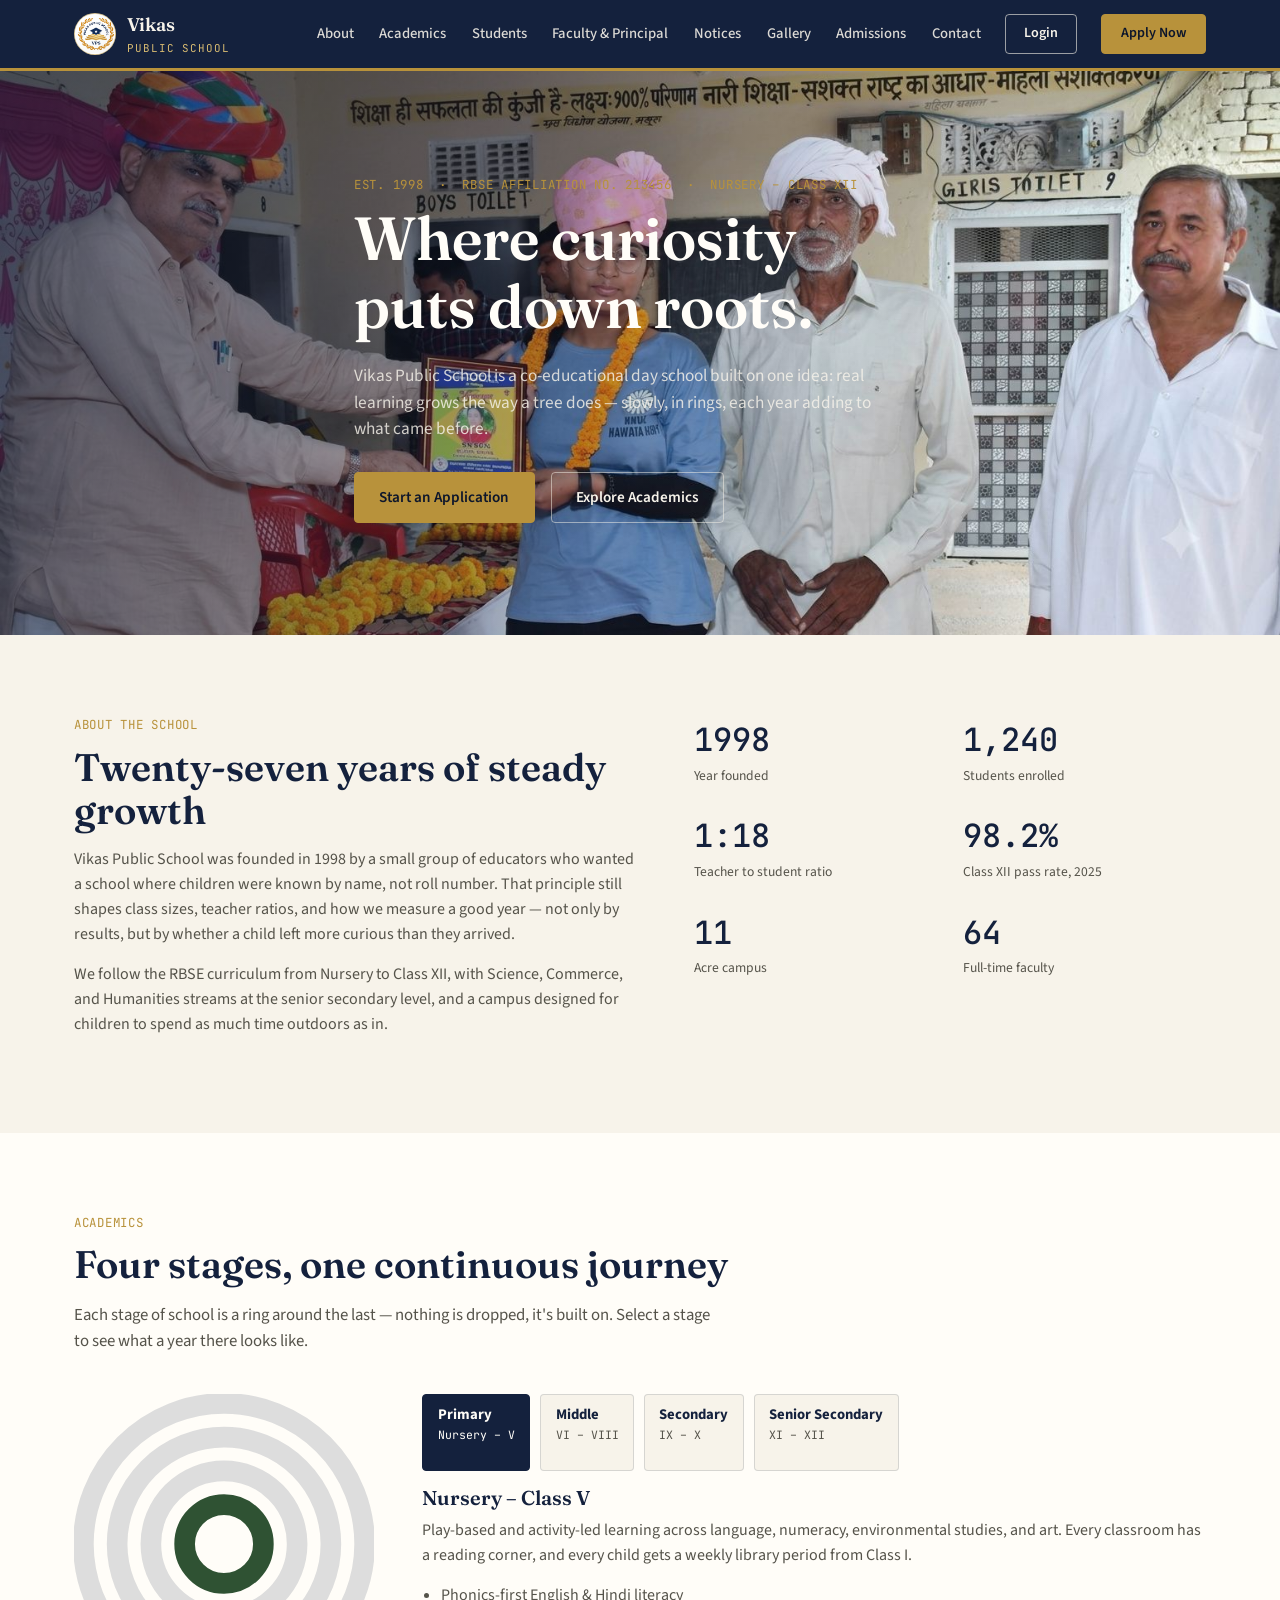
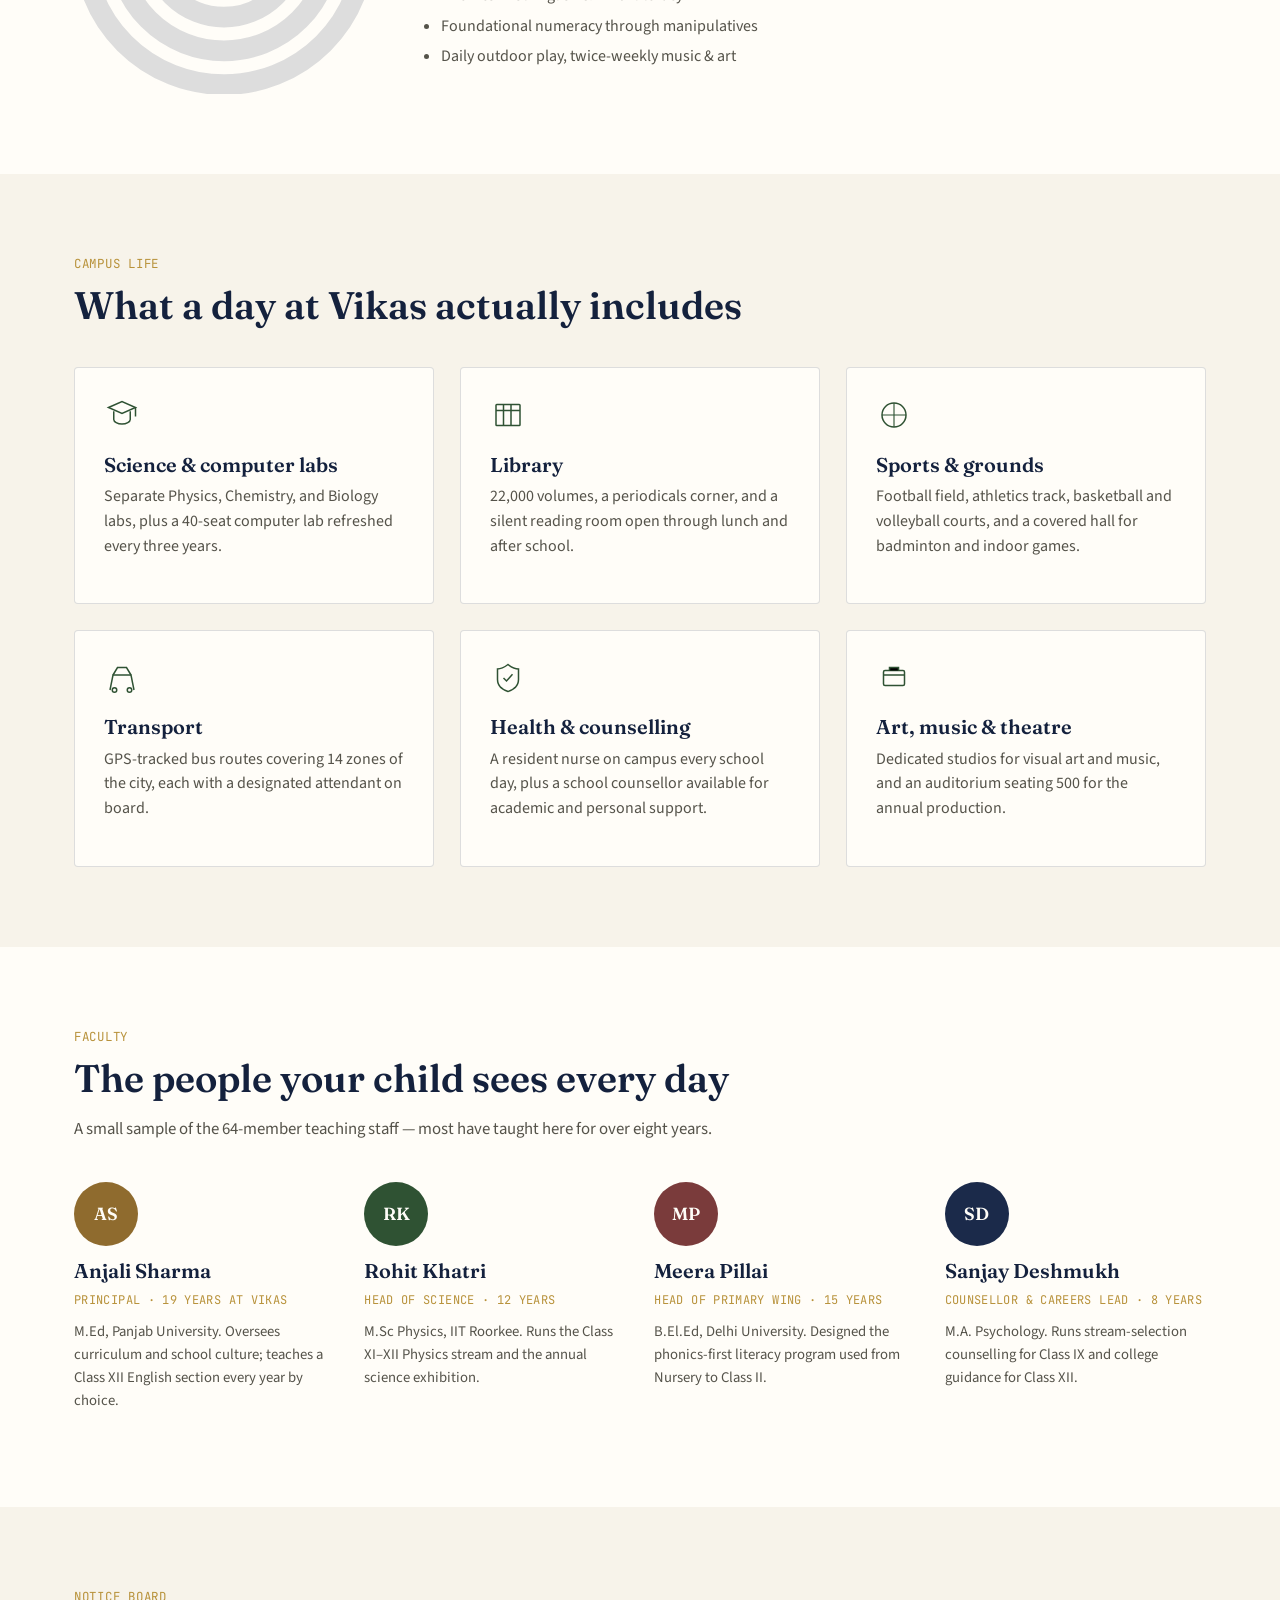
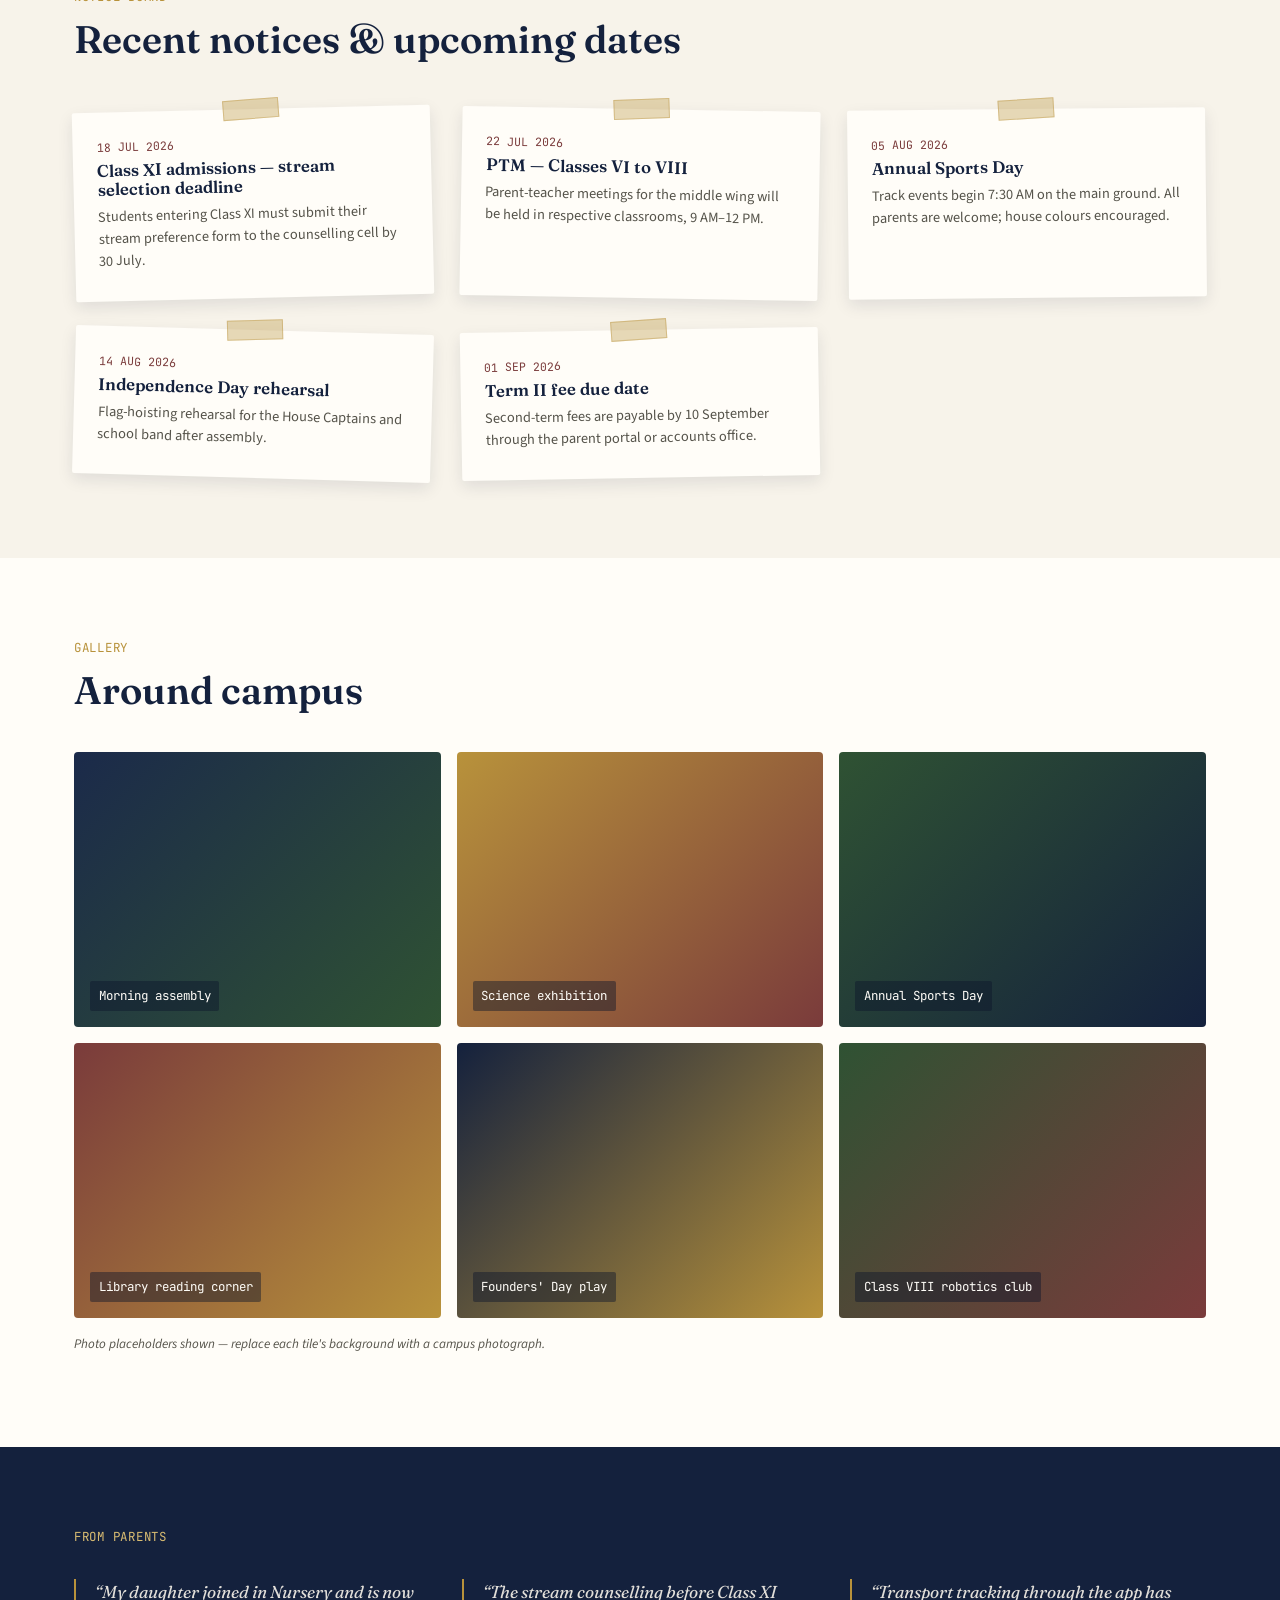
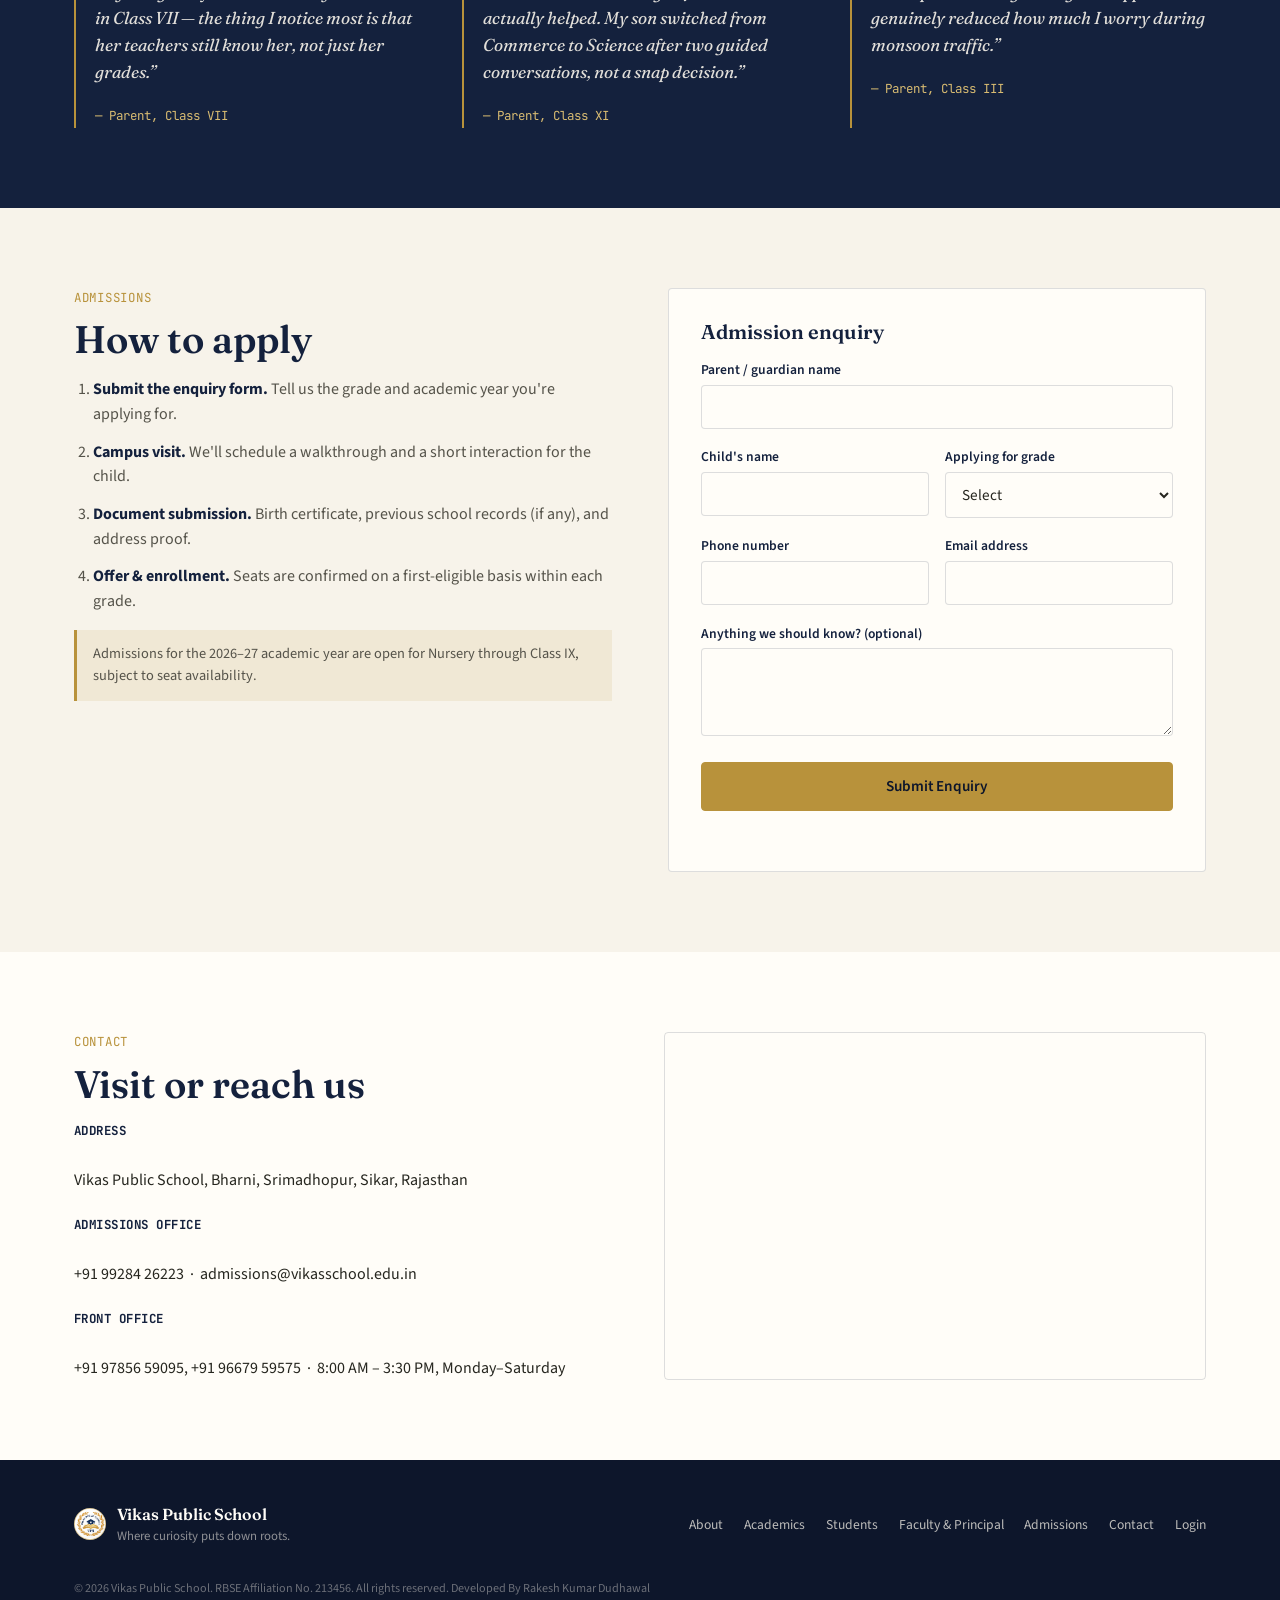
==== commit 7772199a: "Update index.html" ====
--- a/index.html
+++ b/index.html
@@ -424,7 +424,7 @@
       <a href="#contact">Contact</a>
       <a href="login.html">Login</a>
     </nav>
-    <p class="footer-legal">© 2026 Vikas Public School. RBSE Affiliation No. 213456. All rights reserved.</p>
+    <p class="footer-legal">© 2026 Vikas Public School. RBSE Affiliation No. 213456. All rights reserved. Developed By Rakesh Kumar Dudhawal</p>
   </div>
 </footer>
 
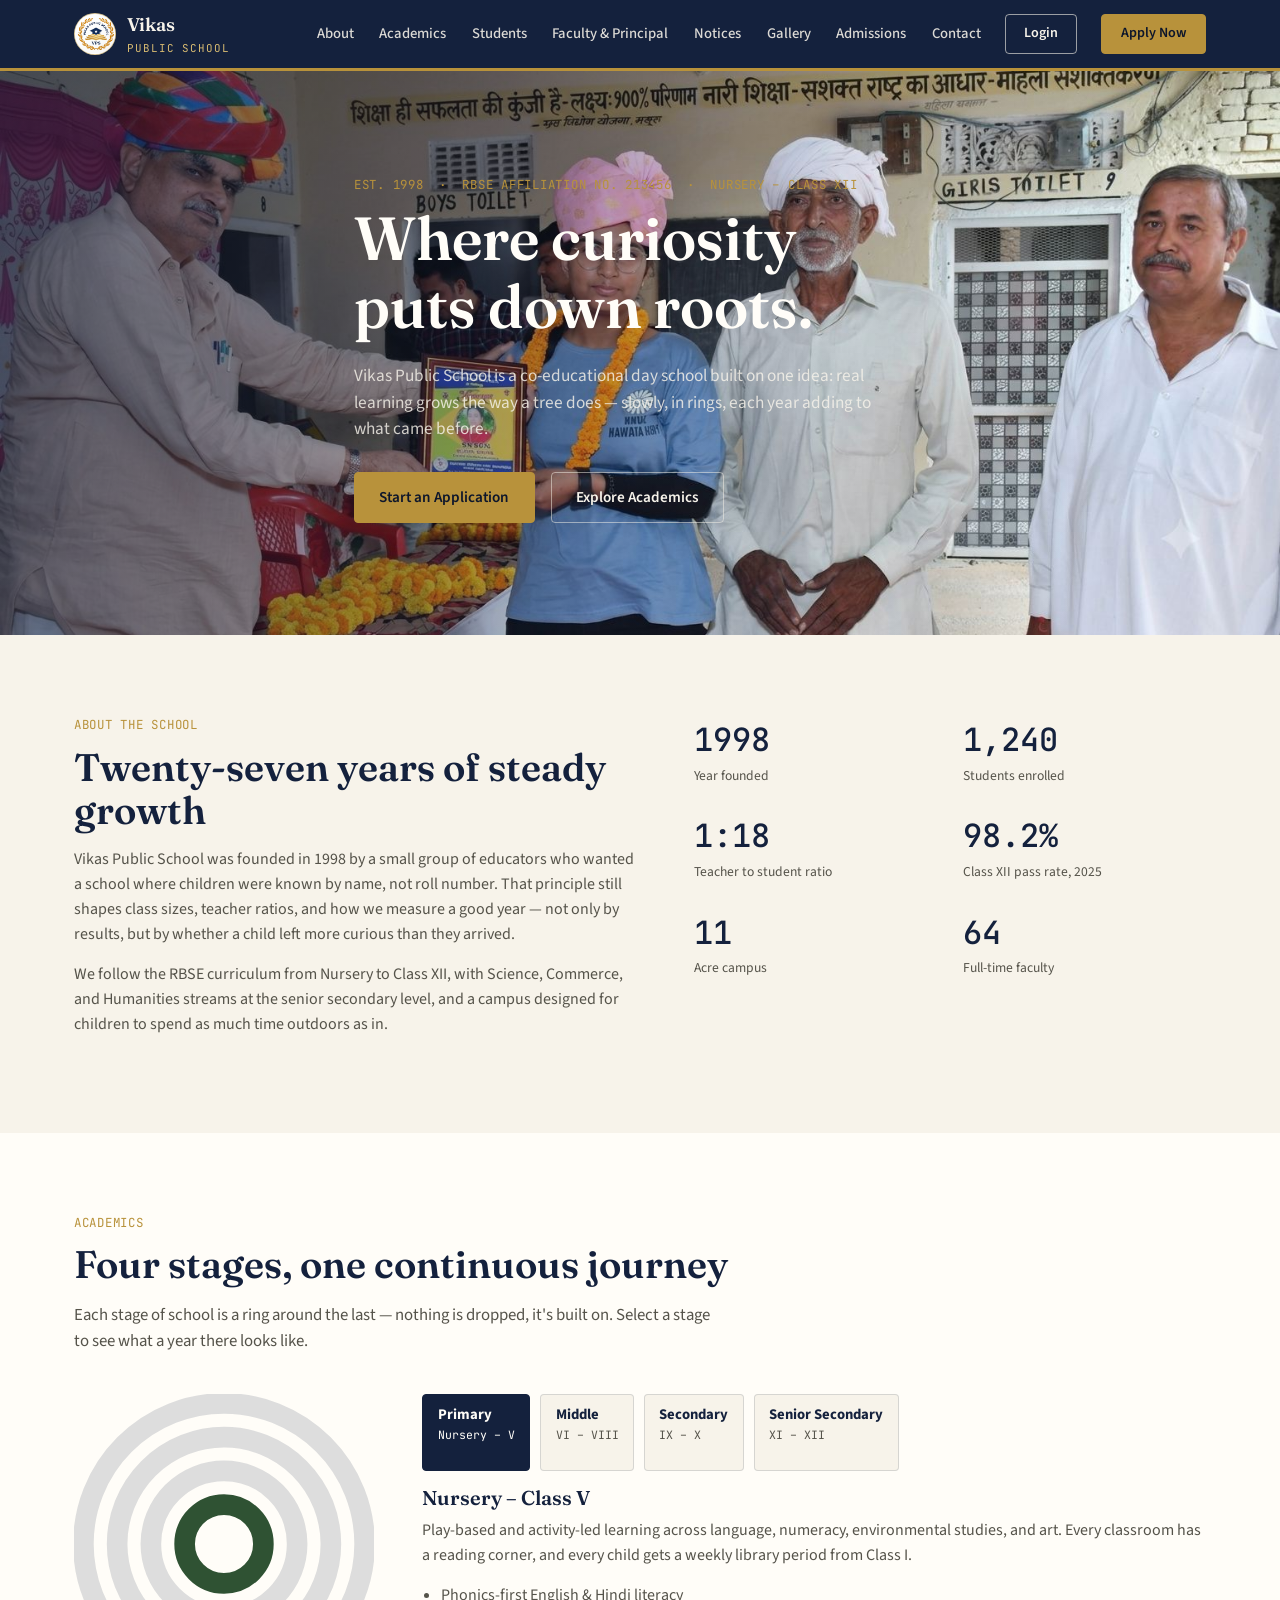
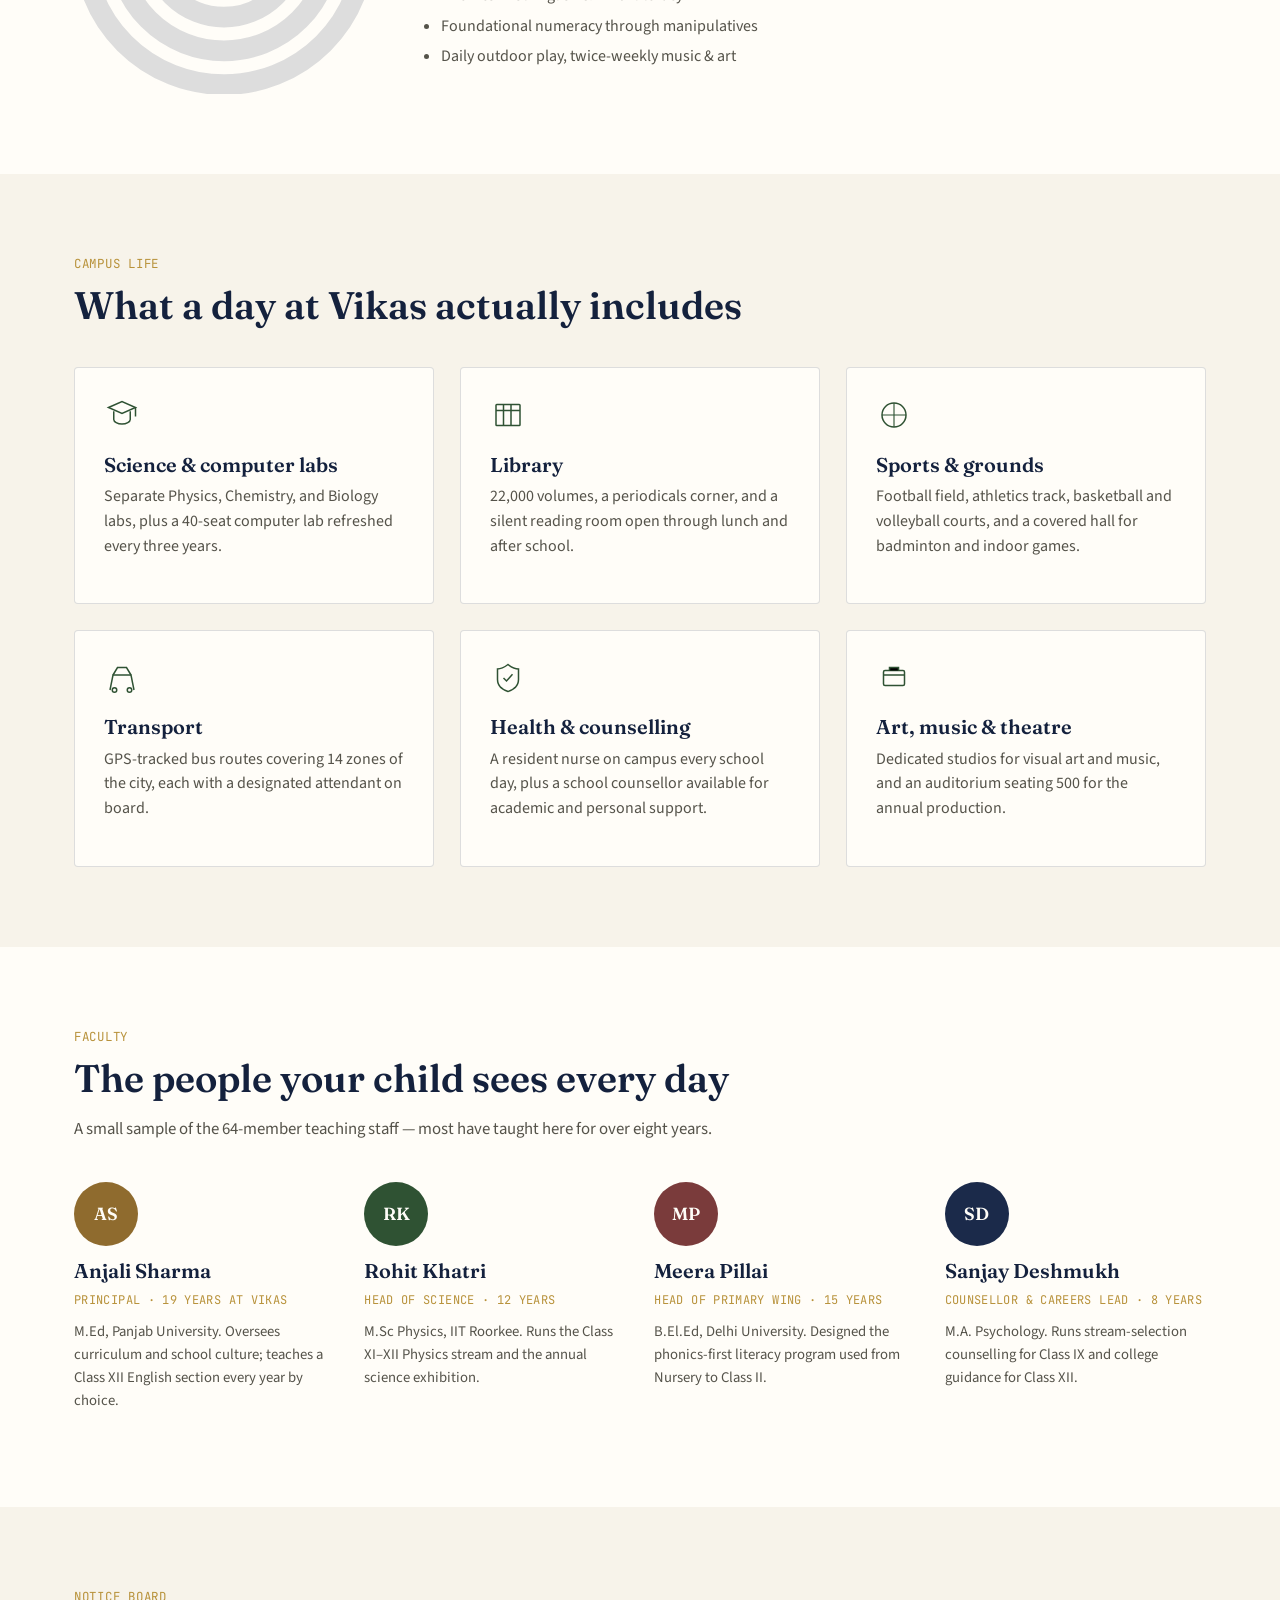
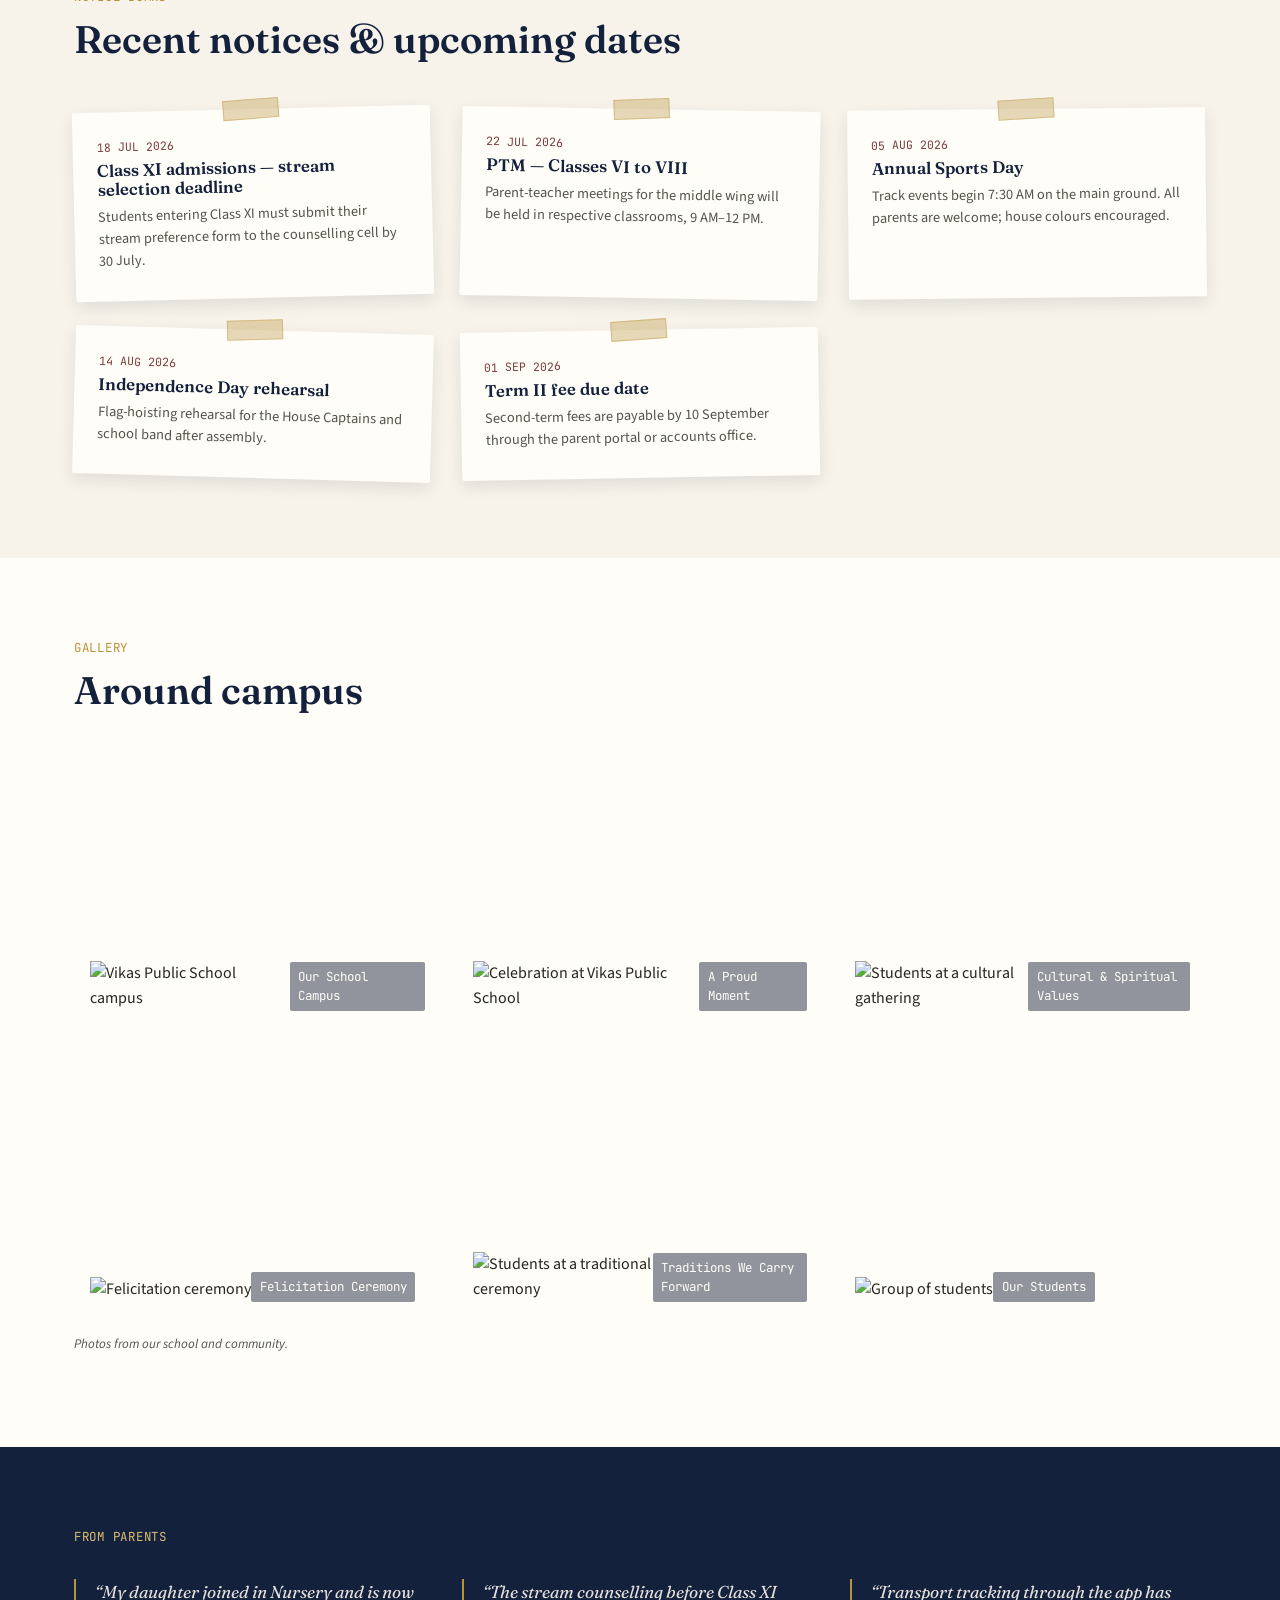
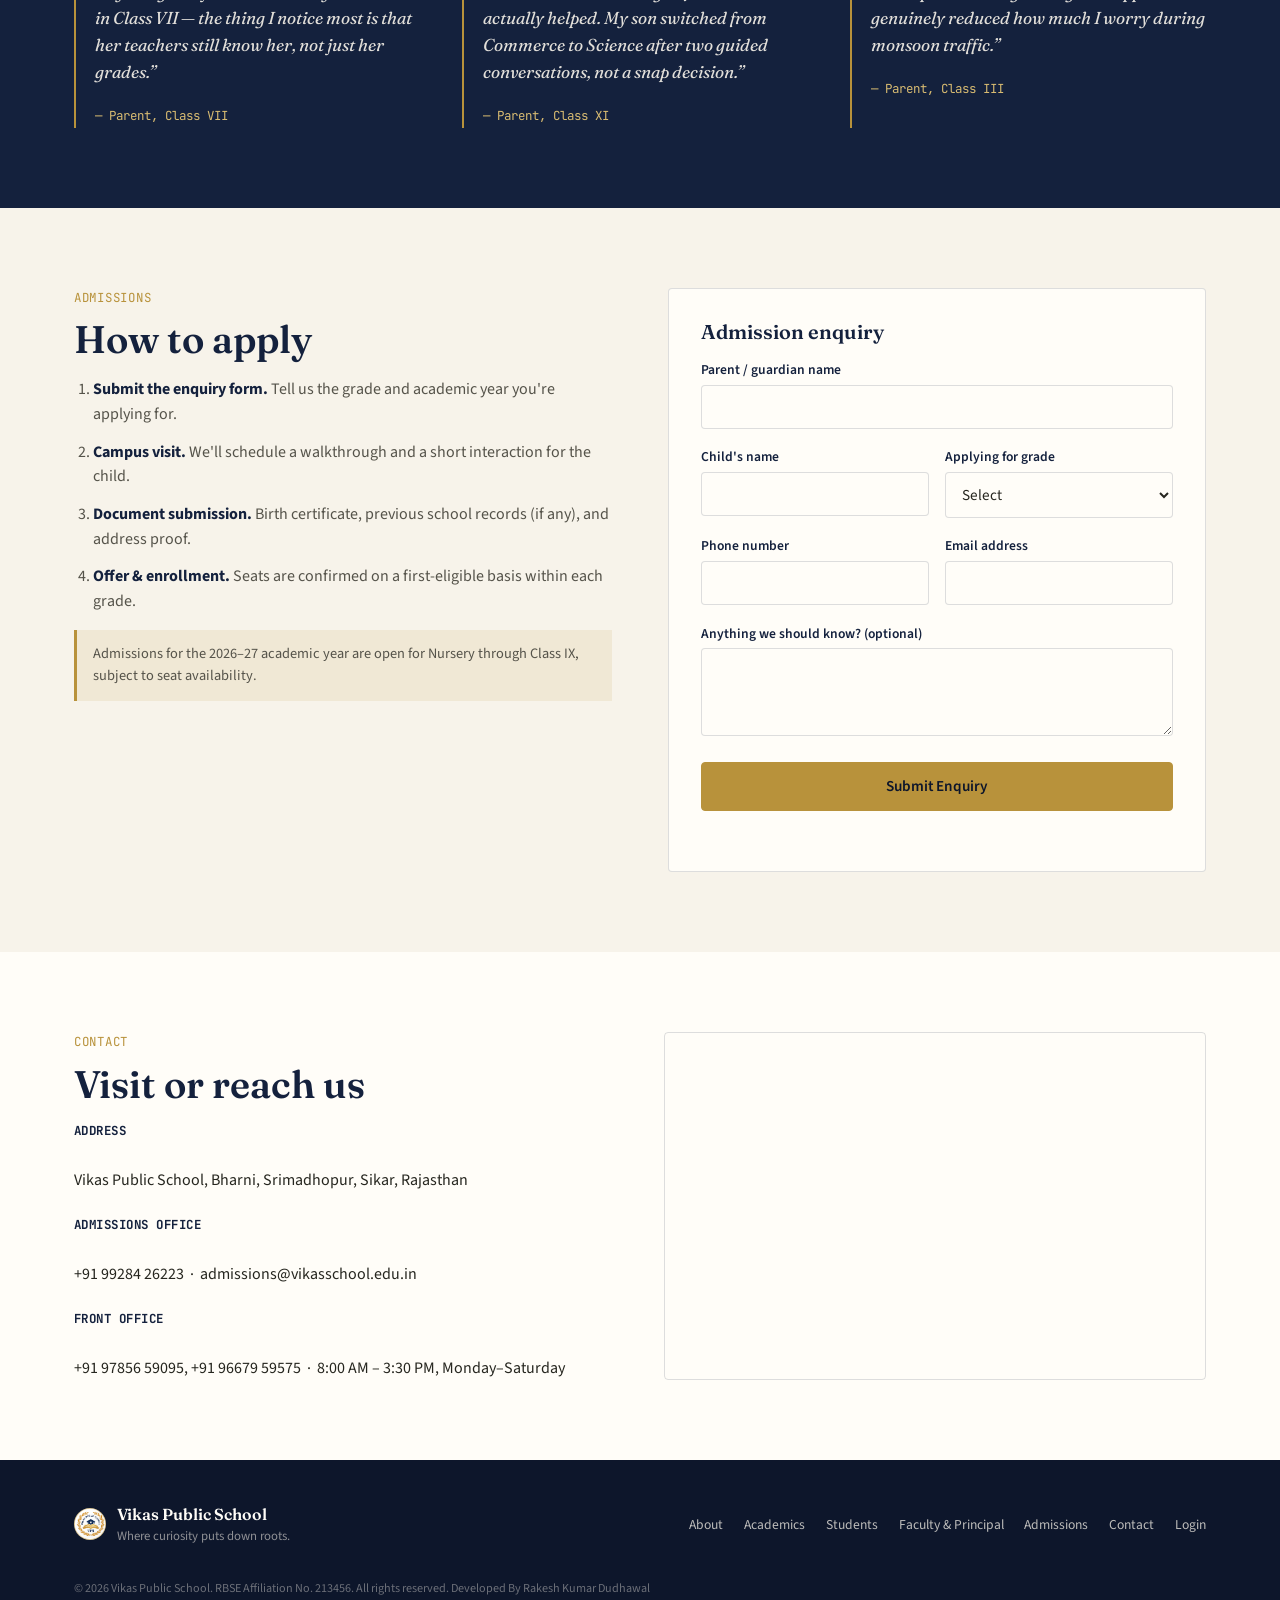
==== commit 0ed1b905: "Replace gallery placeholders with actual images Updated gallery section with new images and captions" ====
--- a/index.html
+++ b/index.html
@@ -291,14 +291,14 @@
       <p class="eyebrow">Gallery</p>
       <h2>Around campus</h2>
       <div class="gallery-grid">
-        <figure class="gallery-tile" style="--from:#1b2a4a; --to:#2f5233;"><figcaption>Morning assembly</figcaption></figure>
-        <figure class="gallery-tile" style="--from:#b8923b; --to:#7a3b3b;"><figcaption>Science exhibition</figcaption></figure>
-        <figure class="gallery-tile" style="--from:#2f5233; --to:#14213d;"><figcaption>Annual Sports Day</figcaption></figure>
-        <figure class="gallery-tile" style="--from:#7a3b3b; --to:#b8923b;"><figcaption>Library reading corner</figcaption></figure>
-        <figure class="gallery-tile" style="--from:#14213d; --to:#b8923b;"><figcaption>Founders' Day play</figcaption></figure>
-        <figure class="gallery-tile" style="--from:#2f5233; --to:#7a3b3b;"><figcaption>Class VIII robotics club</figcaption></figure>
-      </div>
-      <p class="gallery-note">Photo placeholders shown — replace each tile's background with a campus photograph.</p>
+        <figure class="gallery-tile"><img src="gallery1.jpg" alt="Vikas Public School campus" loading="lazy"><figcaption>Our School Campus</figcaption></figure>
+        <figure class="gallery-tile"><img src="gallery2.jpg" alt="Celebration at Vikas Public School" loading="lazy"><figcaption>A Proud Moment</figcaption></figure>
+        <figure class="gallery-tile"><img src="gallery3.jpg" alt="Students at a cultural gathering" loading="lazy"><figcaption>Cultural &amp; Spiritual Values</figcaption></figure>
+        <figure class="gallery-tile"><img src="gallery4.jpg" alt="Felicitation ceremony" loading="lazy"><figcaption>Felicitation Ceremony</figcaption></figure>
+        <figure class="gallery-tile"><img src="gallery5.jpg" alt="Students at a traditional ceremony" loading="lazy"><figcaption>Traditions We Carry Forward</figcaption></figure>
+        <figure class="gallery-tile"><img src="gallery6.jpg" alt="Group of students" loading="lazy"><figcaption>Our Students</figcaption></figure>
+      </div>
+      <p class="gallery-note">Photos from our school and community.</p>
     </div>
   </section>
 
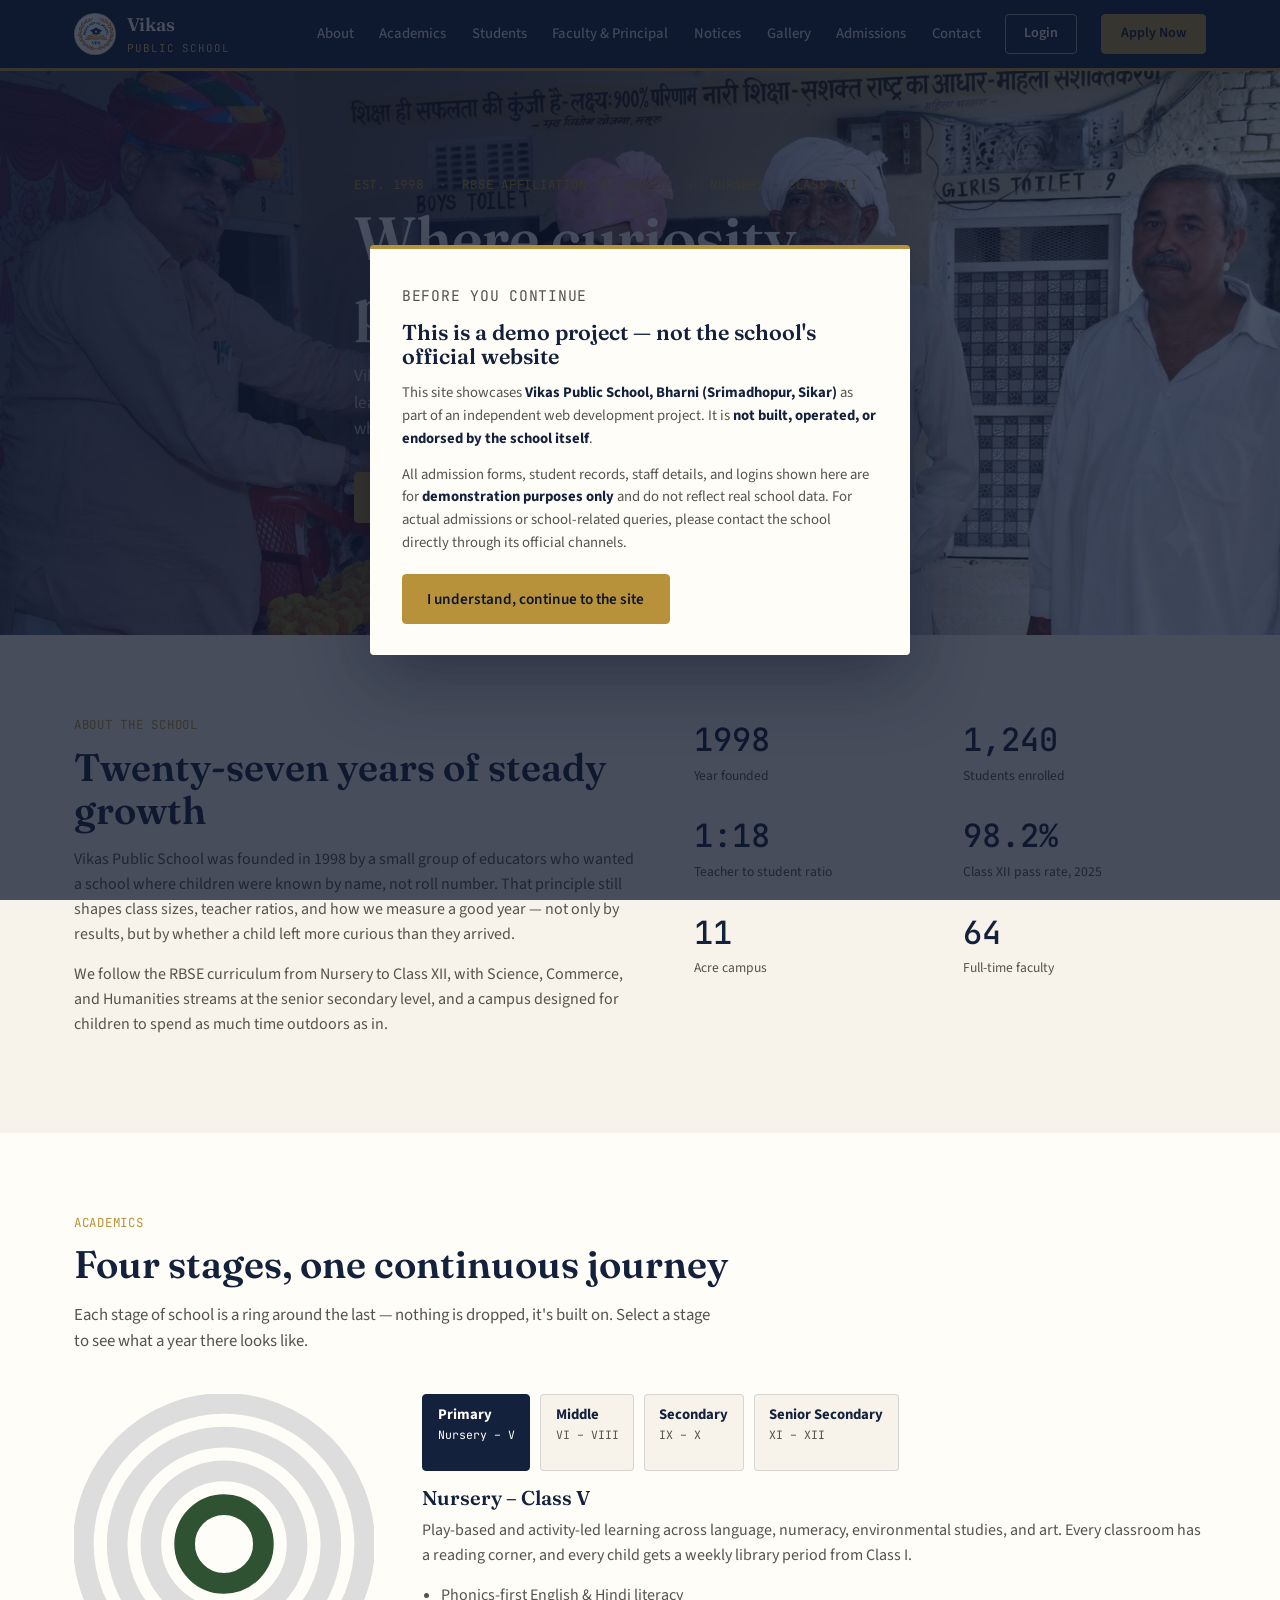
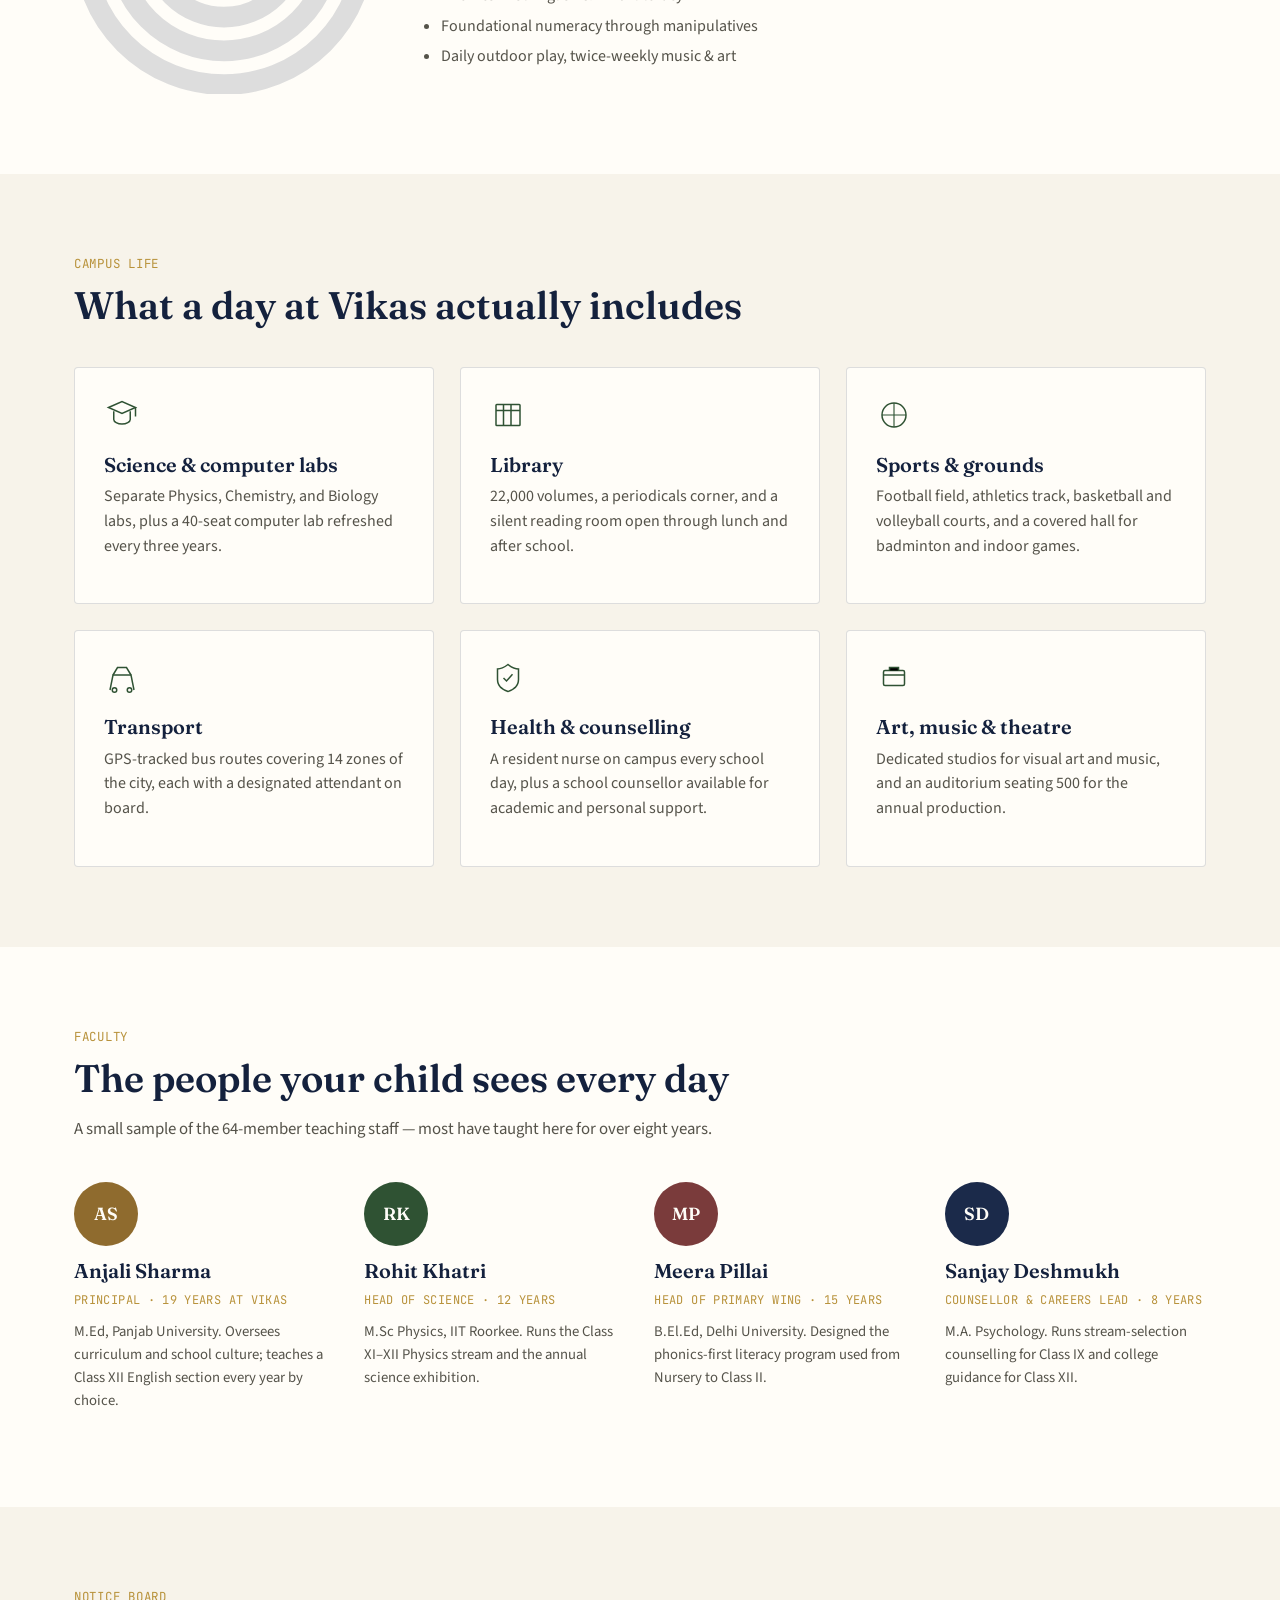
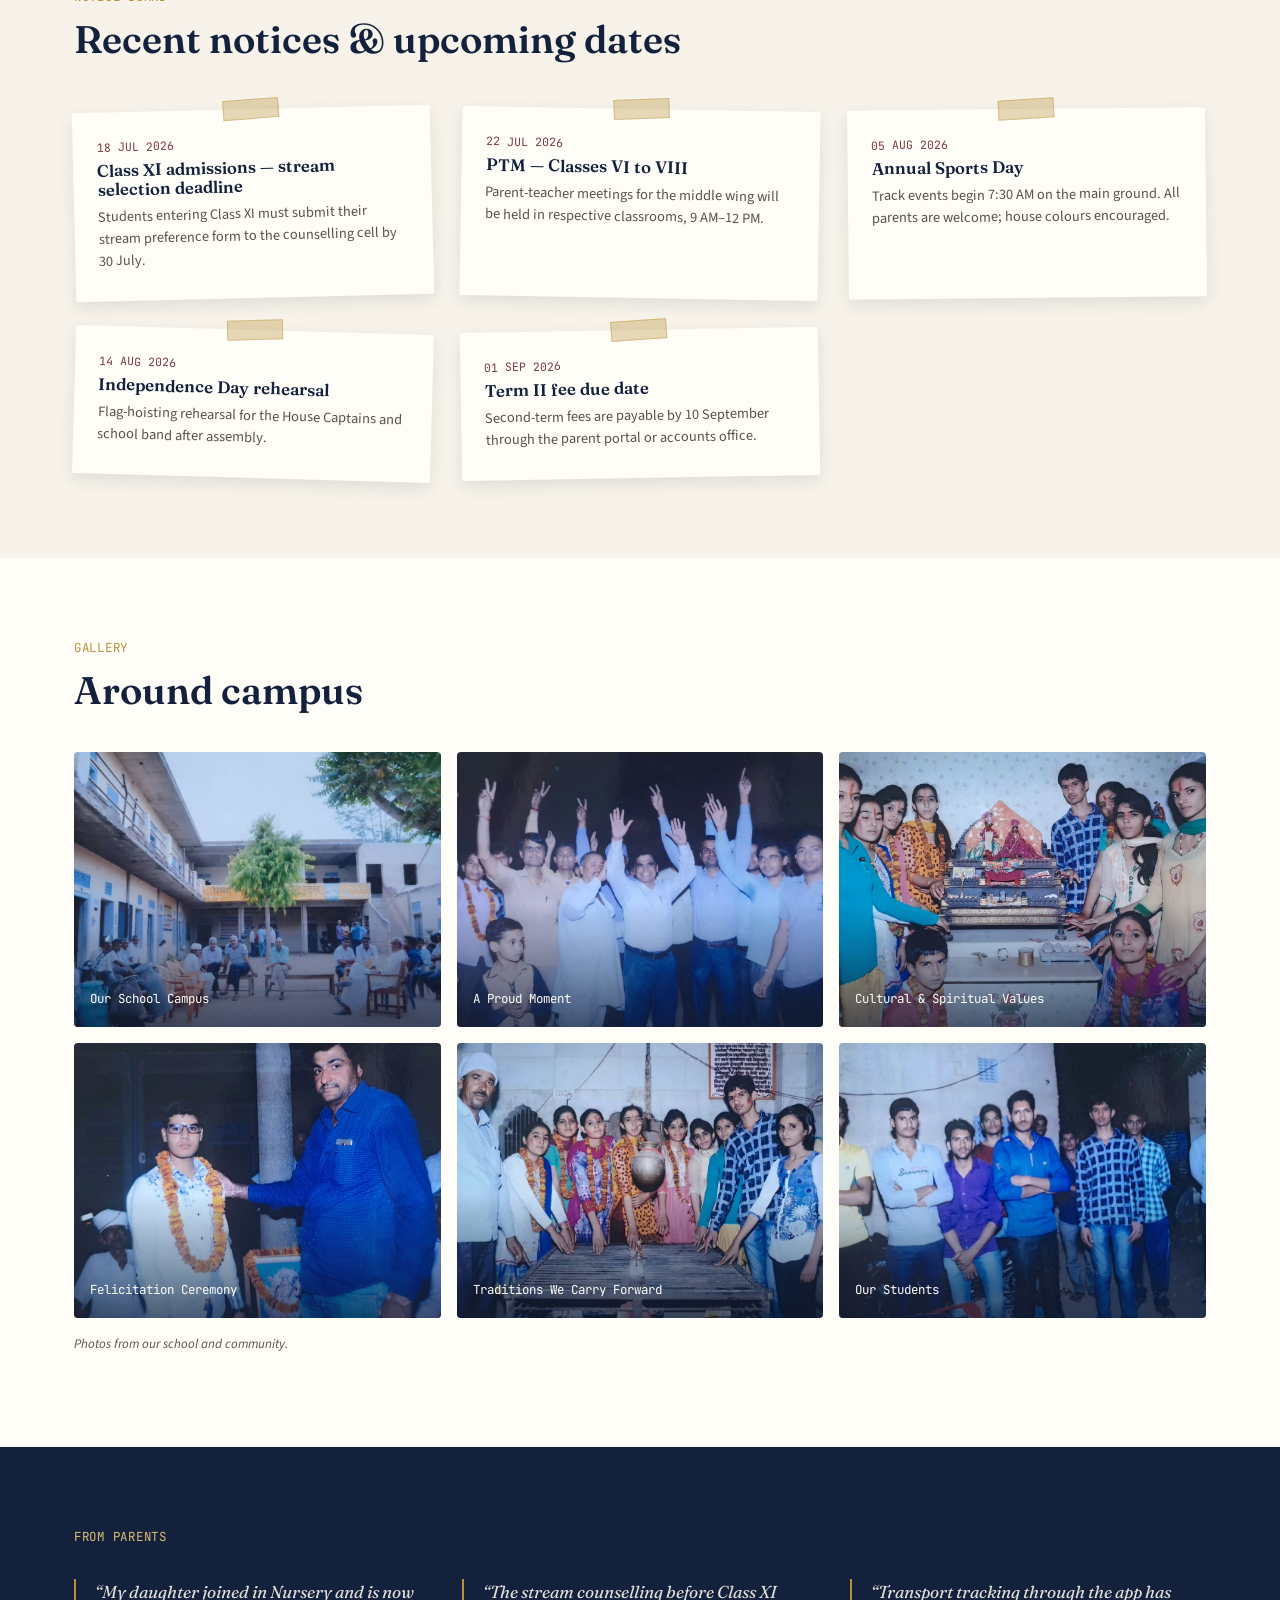
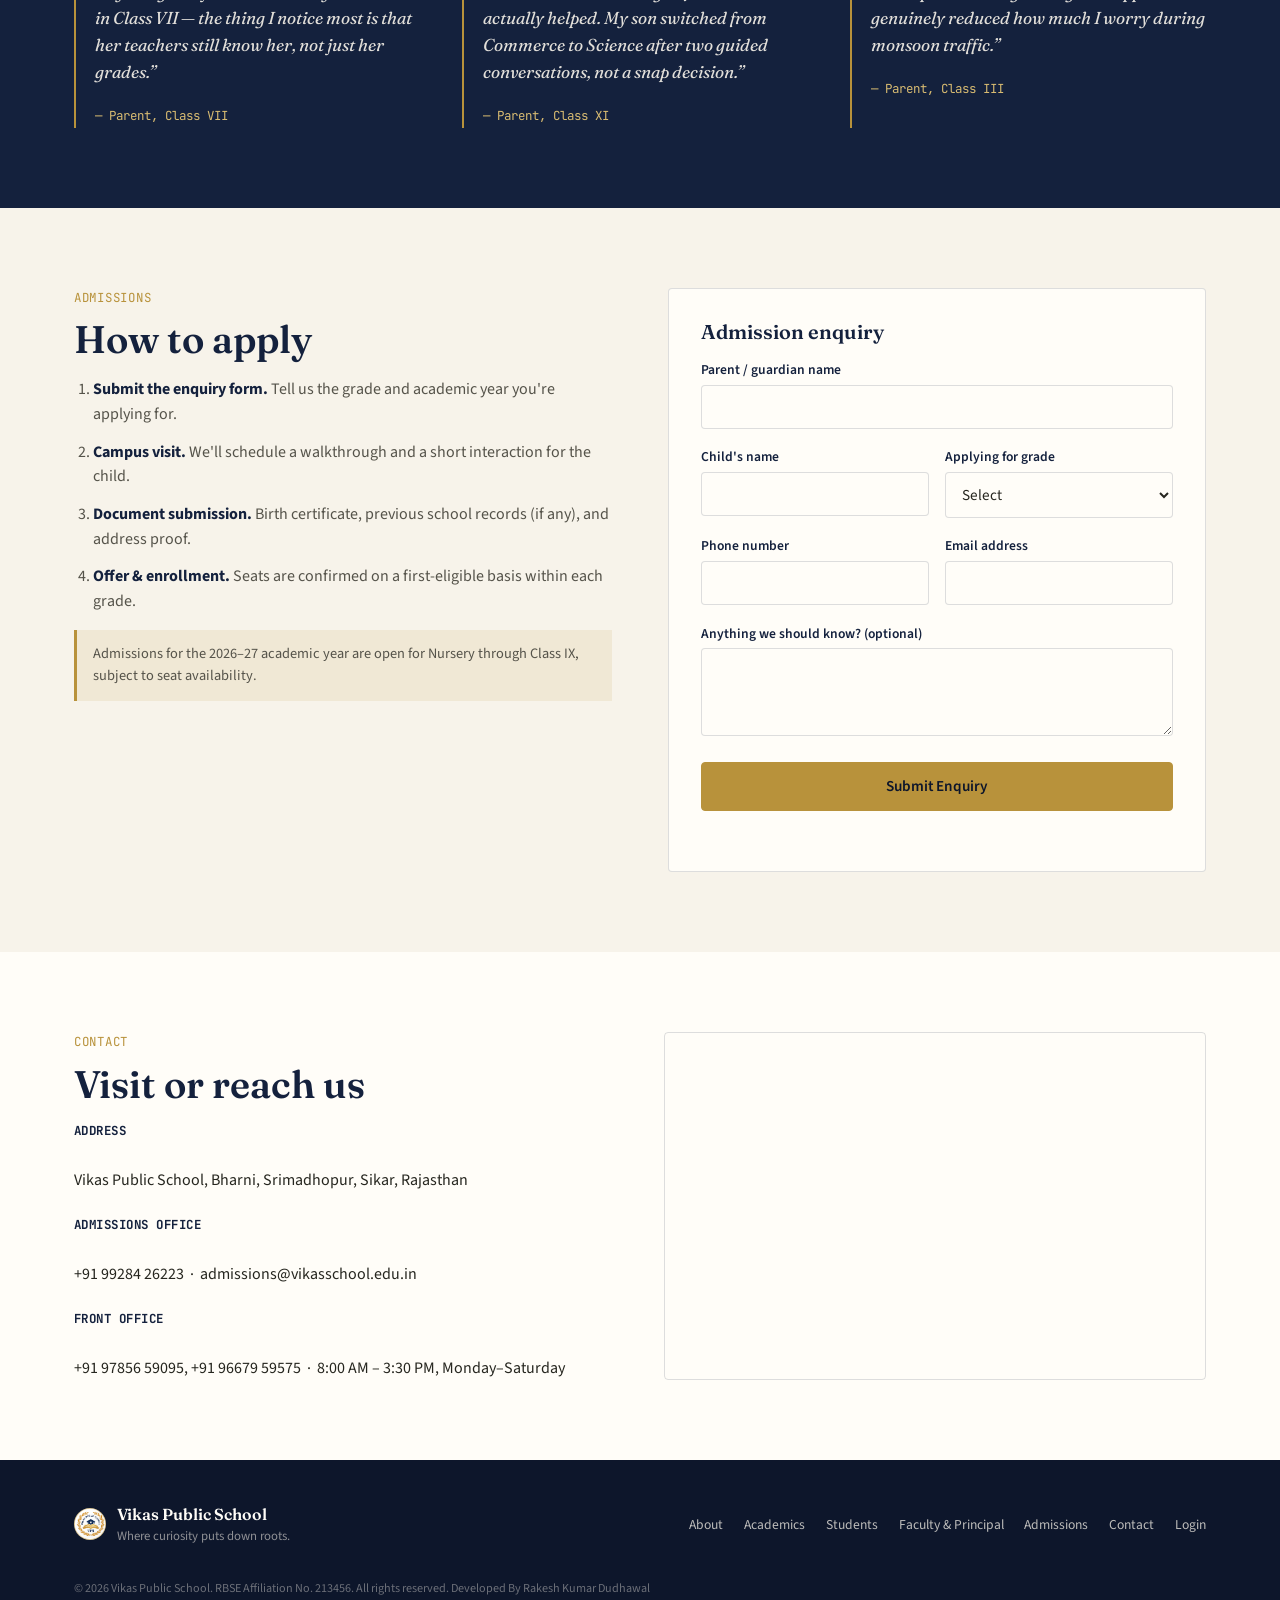
==== commit 0bf0ff0b: "Add files via upload" ====
--- a/index.html
+++ b/index.html
@@ -3,15 +3,63 @@
 <head>
 <meta charset="UTF-8">
 <meta name="viewport" content="width=device-width, initial-scale=1.0">
-<title>Vikas Public School — Where curiosity puts down roots</title>
-<meta name="description" content="Vikas Public School — RBSE-affiliated day school for Nursery through Class XII. Admissions, academics, faculty, and campus life.">
+<title>Vikas Public School, Bharni (Sikar) — Demo School Website | Nursery to Class XII</title>
+<meta name="description" content="A demonstration website for Vikas Public School, Bharni, Srimadhopur, Sikar, Rajasthan — academics, admissions, faculty, campus life and student portal. Personal web development project, not the school's official website.">
+<meta name="keywords" content="Vikas Public School, Vikas Public School Bharni, Srimadhopur school, Sikar school, RBSE school Rajasthan, school website demo">
+<meta name="robots" content="index, follow">
+<link rel="canonical" href="https://akafoxfire.github.io/VPS-Bharni/">
+<meta name="theme-color" content="#14213D">
+
+<!-- Open Graph -->
+<meta property="og:type" content="website">
+<meta property="og:site_name" content="Vikas Public School (Demo Project)">
+<meta property="og:title" content="Vikas Public School, Bharni (Sikar) — Demo School Website | Nursery to Class XII">
+<meta property="og:description" content="A demonstration website for Vikas Public School, Bharni, Srimadhopur, Sikar, Rajasthan — academics, admissions, faculty, campus life and student portal. Personal web development project, not the school's official website.">
+<meta property="og:image" content="https://akafoxfire.github.io/VPS-Bharni/logo.png">
+<meta property="og:url" content="https://akafoxfire.github.io/VPS-Bharni/">
+
+<!-- Twitter Card -->
+<meta name="twitter:card" content="summary_large_image">
+<meta name="twitter:title" content="Vikas Public School, Bharni (Sikar) — Demo School Website | Nursery to Class XII">
+<meta name="twitter:description" content="A demonstration website for Vikas Public School, Bharni, Srimadhopur, Sikar, Rajasthan — academics, admissions, faculty, campus life and student portal. Personal web development project, not the school's official website.">
+<meta name="twitter:image" content="https://akafoxfire.github.io/VPS-Bharni/logo.png">
 <link rel="preconnect" href="https://fonts.googleapis.com">
 <link rel="preconnect" href="https://fonts.gstatic.com" crossorigin>
 <link href="https://fonts.googleapis.com/css2?family=Fraunces:opsz,wght@9..144,400;9..144,500;9..144,600;9..144,700&family=Source+Sans+3:wght@400;500;600;700&family=JetBrains+Mono:wght@400;500&display=swap" rel="stylesheet">
 <link rel="icon" type="image/png" href="favicon.png">
+<link rel="icon" href="favicon.ico" sizes="any">
+<link rel="apple-touch-icon" href="apple-touch-icon.png">
+<script type="application/ld+json">
+{
+  "@context": "https://schema.org",
+  "@type": "School",
+  "name": "Vikas Public School",
+  "alternateName": "VPS Bharni",
+  "description": "A demo website showcasing Vikas Public School, Bharni, Srimadhopur, Sikar. This is an independent web development project and not the school's official site.",
+  "address": {
+    "@type": "PostalAddress",
+    "streetAddress": "Bharni, Srimadhopur",
+    "addressLocality": "Sikar",
+    "addressRegion": "Rajasthan",
+    "addressCountry": "IN"
+  },
+  "url": "https://akafoxfire.github.io/VPS-Bharni/"
+}
+</script>
 <link rel="stylesheet" href="style.css">
 </head>
 <body>
+
+<!-- ============ VISITOR DISCLAIMER ============ -->
+<div class="disclaimer-overlay" id="disclaimerOverlay">
+  <div class="disclaimer-box" role="dialog" aria-modal="true" aria-labelledby="disclaimerTitle">
+    <p class="disclaimer-eyebrow">Before you continue</p>
+    <h2 id="disclaimerTitle">This is a demo project — not the school's official website</h2>
+    <p>This site showcases <strong>Vikas Public School, Bharni (Srimadhopur, Sikar)</strong> as part of an independent web development project. It is <strong>not built, operated, or endorsed by the school itself</strong>.</p>
+    <p>All admission forms, student records, staff details, and logins shown here are for <strong>demonstration purposes only</strong> and do not reflect real school data. For actual admissions or school-related queries, please contact the school directly through its official channels.</p>
+    <button type="button" class="btn btn-gold" id="disclaimerClose">I understand, continue to the site</button>
+  </div>
+</div>
 
 <!-- Skip link for keyboard users -->
 <a class="skip-link" href="#main">Skip to main content</a>
--- a/style.css
+++ b/style.css
@@ -330,12 +330,22 @@
 .gallery-grid{ display:grid; grid-template-columns: repeat(3,1fr); gap: 1rem; margin-top:2.5rem; }
 .gallery-tile{
   margin:0; aspect-ratio: 4/3; border-radius: var(--radius);
-  background: linear-gradient(135deg, var(--from), var(--to));
+  background: var(--ivory);
   display:flex; align-items:flex-end; padding: 1rem; position:relative; overflow:hidden;
 }
+.gallery-tile img{
+  position:absolute; inset:0; width:100%; height:100%; object-fit:cover;
+  transition: transform 0.4s ease;
+}
+.gallery-tile:hover img{ transform: scale(1.06); }
+.gallery-tile::after{
+  content:""; position:absolute; inset:0;
+  background: linear-gradient(180deg, rgba(13,22,43,0) 55%, rgba(13,22,43,0.65) 100%);
+}
 .gallery-tile figcaption{
+  position:relative; z-index:1;
   color: var(--paper); font-family: var(--font-mono); font-size:0.78rem;
-  background: rgba(13,22,43,0.45); padding: 0.4em 0.7em; border-radius:2px;
+  padding: 0.2em 0;
 }
 .gallery-note{ font-size:0.82rem; color: var(--ink-soft); margin-top:1rem; font-style: italic; }
 @media (max-width: 780px){ .gallery-grid{ grid-template-columns: 1fr 1fr; } }
@@ -403,6 +413,32 @@
 
 .hidden{ display:none !important; }
 
+/* ===================================================================
+   Visitor disclaimer modal — clarifies this is a demo project
+=================================================================== */
+.disclaimer-overlay{
+  position:fixed; inset:0; z-index:1000;
+  background: rgba(13,22,43,0.75);
+  display:flex; align-items:center; justify-content:center;
+  padding: 1.5rem;
+}
+.disclaimer-overlay.hidden{ display:none; }
+.disclaimer-box{
+  background: var(--paper); border-radius: var(--radius);
+  max-width: 540px; width:100%; padding: 2.2rem 2rem 1.9rem;
+  border-top: 4px solid var(--gold);
+  box-shadow: 0 24px 70px rgba(13,22,43,0.45);
+  max-height: 85vh; overflow-y:auto;
+}
+.disclaimer-eyebrow{
+  font-family: var(--font-mono); font-size:0.75rem; text-transform:uppercase;
+  letter-spacing:0.05em; color: var(--maroon); margin:0 0 0.6em;
+}
+.disclaimer-box h2{ font-size:1.35rem; margin-bottom:0.6em; }
+.disclaimer-box p{ font-size:0.92rem; margin-bottom:0.9em; color: var(--ink-soft); }
+.disclaimer-box strong{ color: var(--navy); }
+.disclaimer-box .btn{ margin-top:0.4rem; }
+
 .page-hero{ background: var(--navy); color: var(--ivory); padding-bottom: 1rem; }
 .page-hero h1{ color: var(--paper); font-size: clamp(2rem, 4vw, 2.8rem); }
 .page-hero .eyebrow{ color: var(--gold-light); }
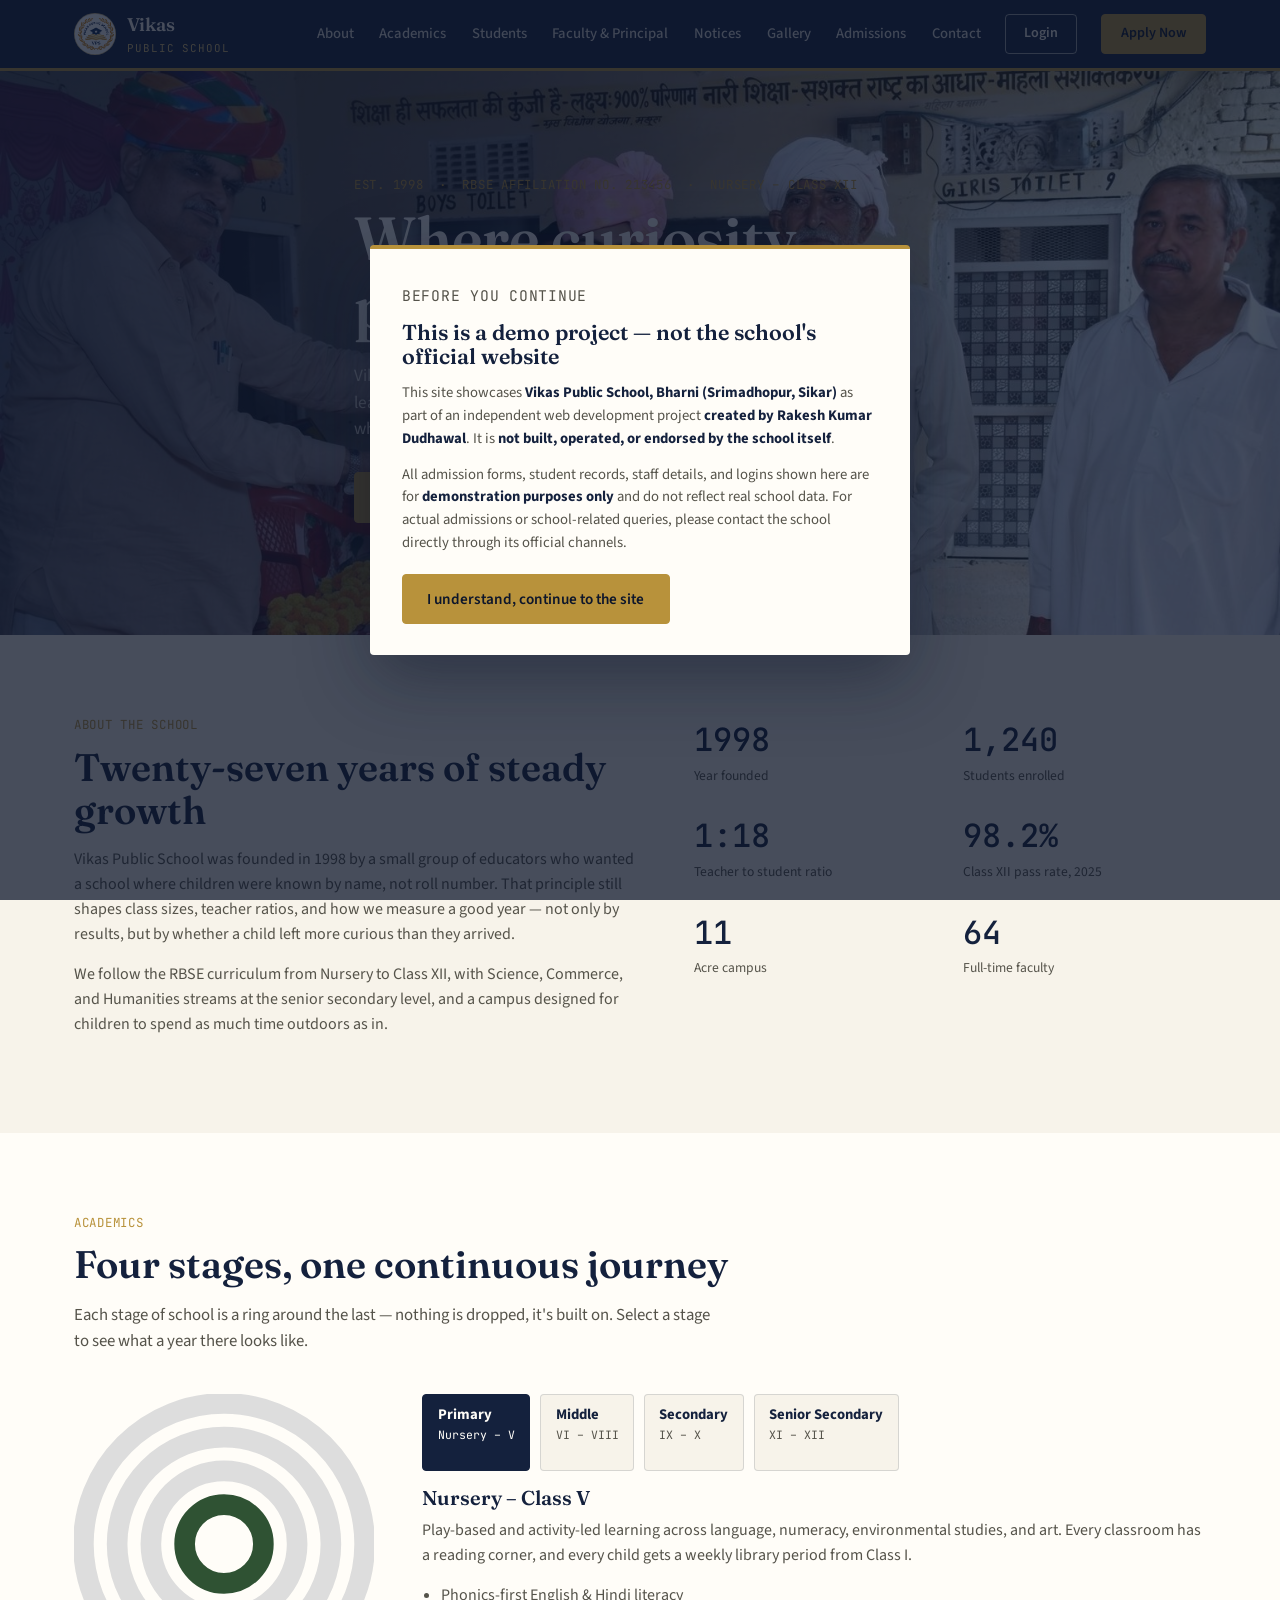
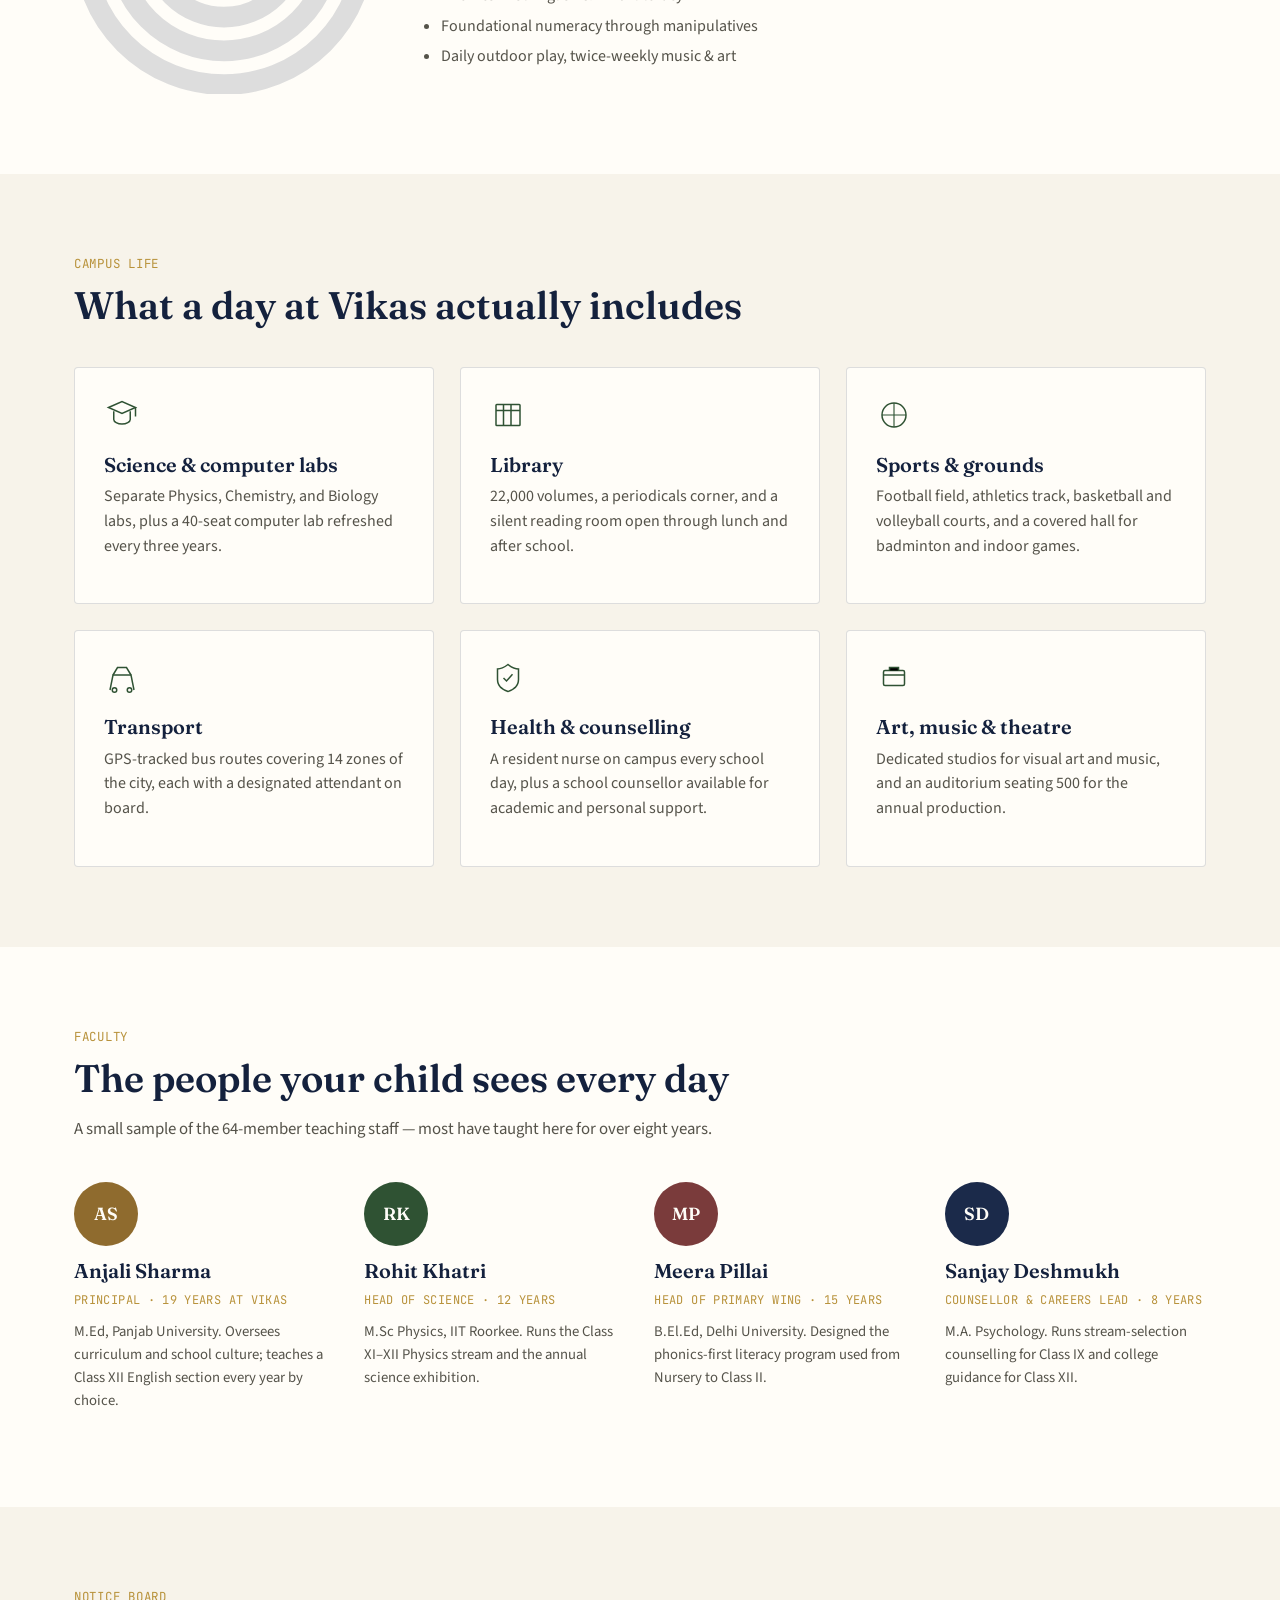
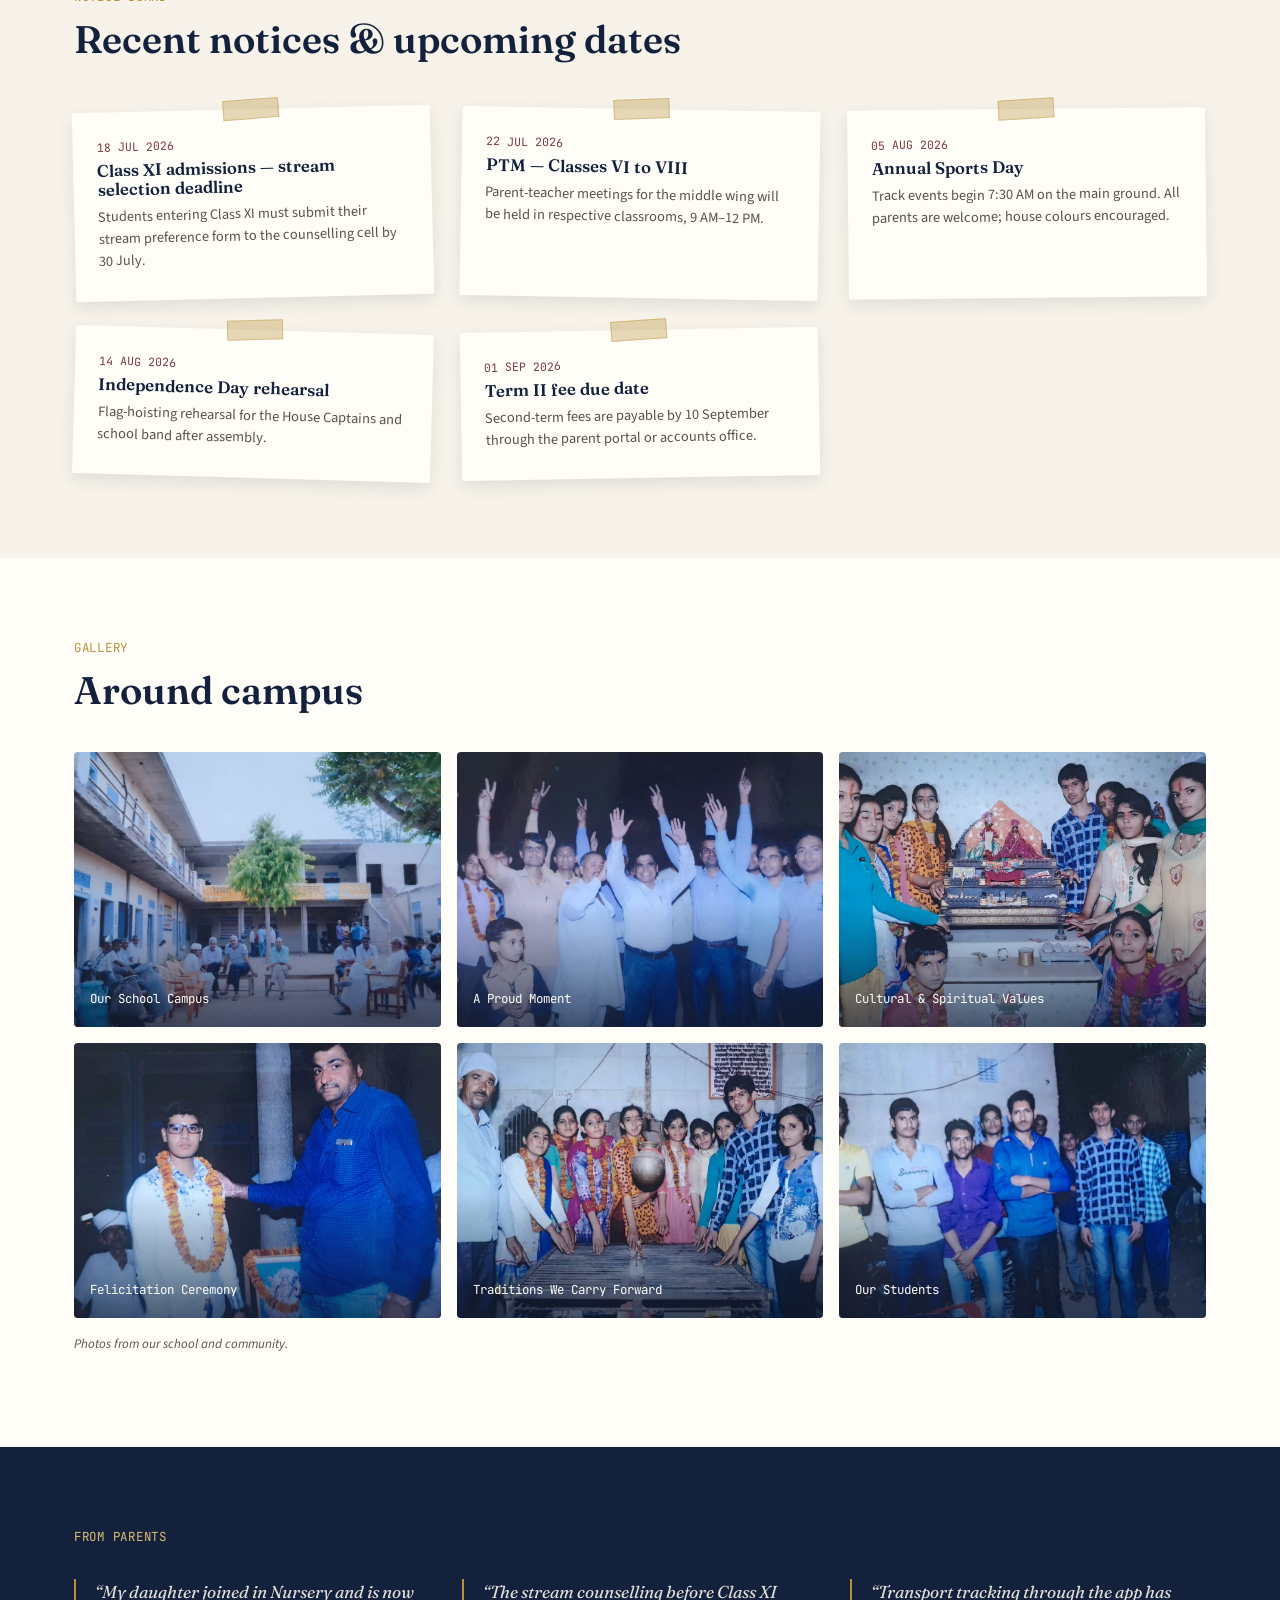
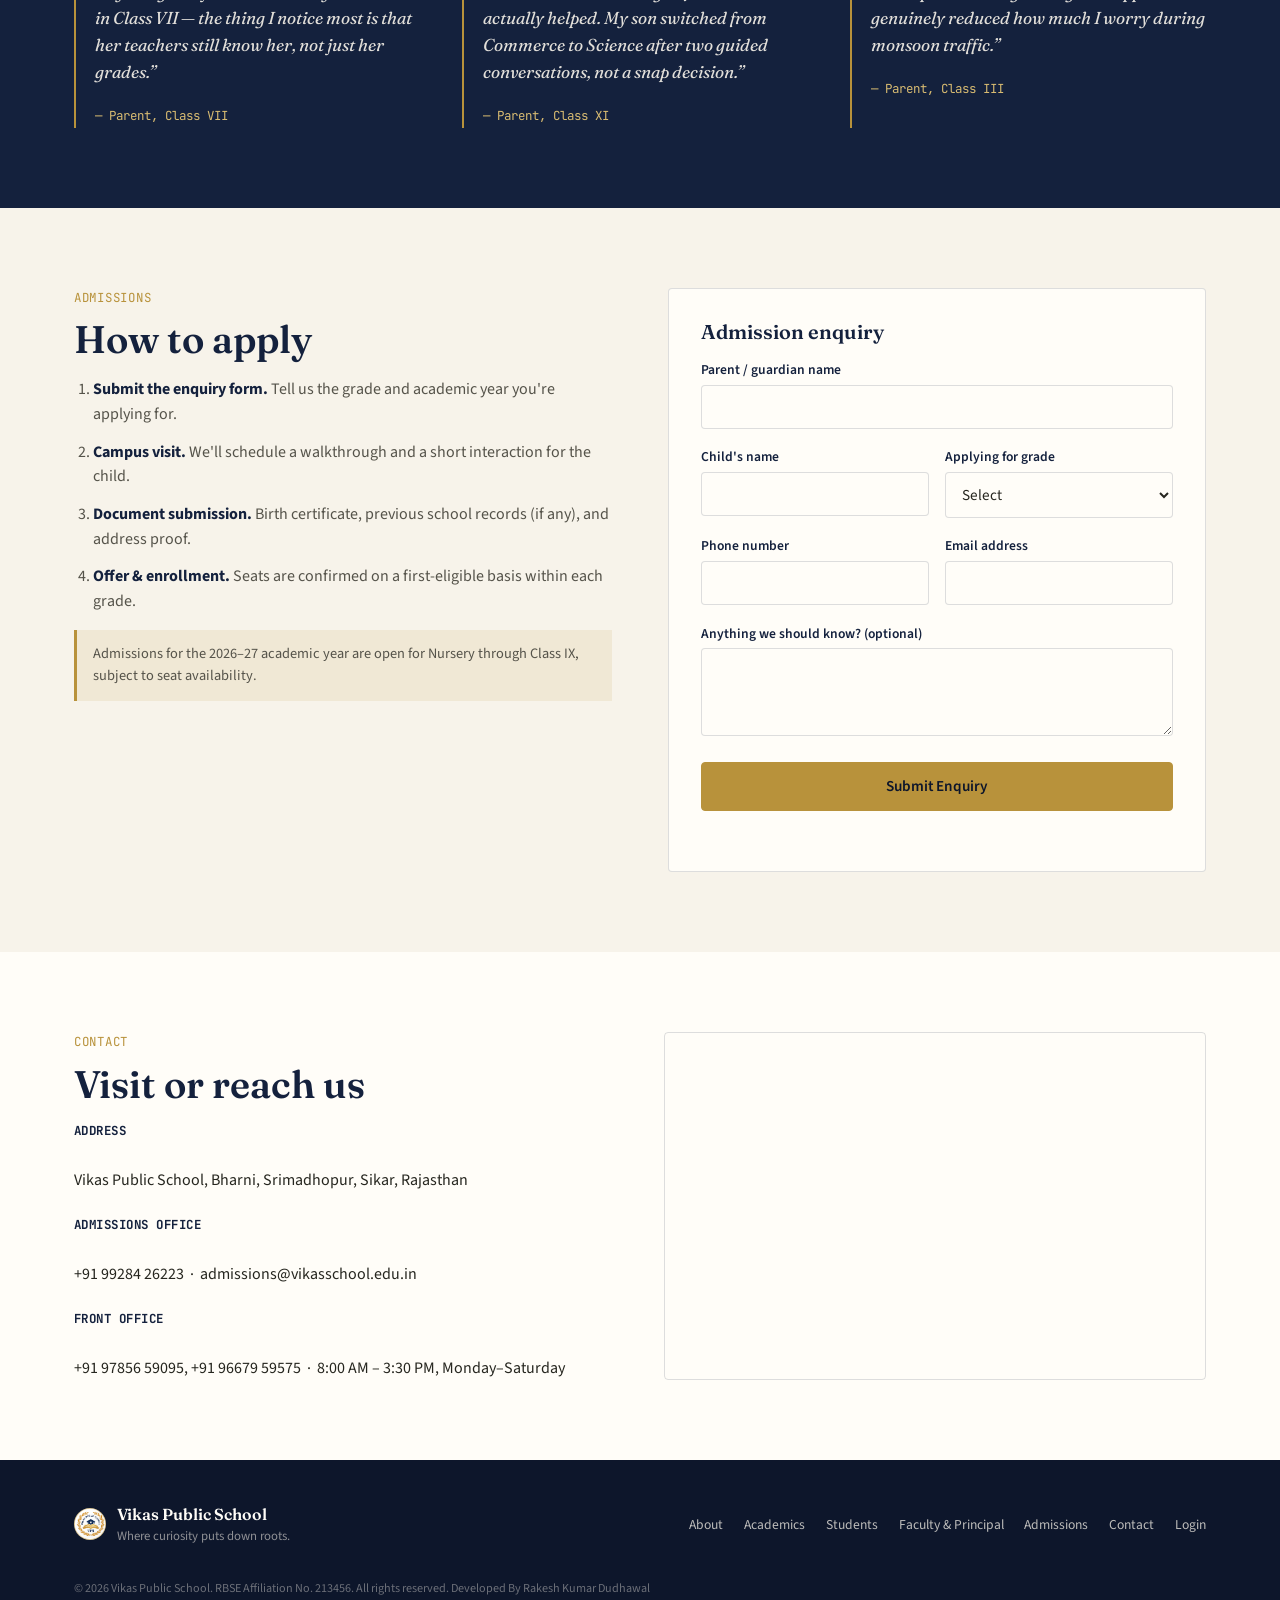
==== commit 27f7ecba: "Update index.html" ====
--- a/index.html
+++ b/index.html
@@ -55,7 +55,7 @@
   <div class="disclaimer-box" role="dialog" aria-modal="true" aria-labelledby="disclaimerTitle">
     <p class="disclaimer-eyebrow">Before you continue</p>
     <h2 id="disclaimerTitle">This is a demo project — not the school's official website</h2>
-    <p>This site showcases <strong>Vikas Public School, Bharni (Srimadhopur, Sikar)</strong> as part of an independent web development project. It is <strong>not built, operated, or endorsed by the school itself</strong>.</p>
+    <p>This site showcases <strong>Vikas Public School, Bharni (Srimadhopur, Sikar)</strong> as part of an independent web development project <strong>created by Rakesh Kumar Dudhawal</strong>. It is <strong>not built, operated, or endorsed by the school itself</strong>.</p>
     <p>All admission forms, student records, staff details, and logins shown here are for <strong>demonstration purposes only</strong> and do not reflect real school data. For actual admissions or school-related queries, please contact the school directly through its official channels.</p>
     <button type="button" class="btn btn-gold" id="disclaimerClose">I understand, continue to the site</button>
   </div>
